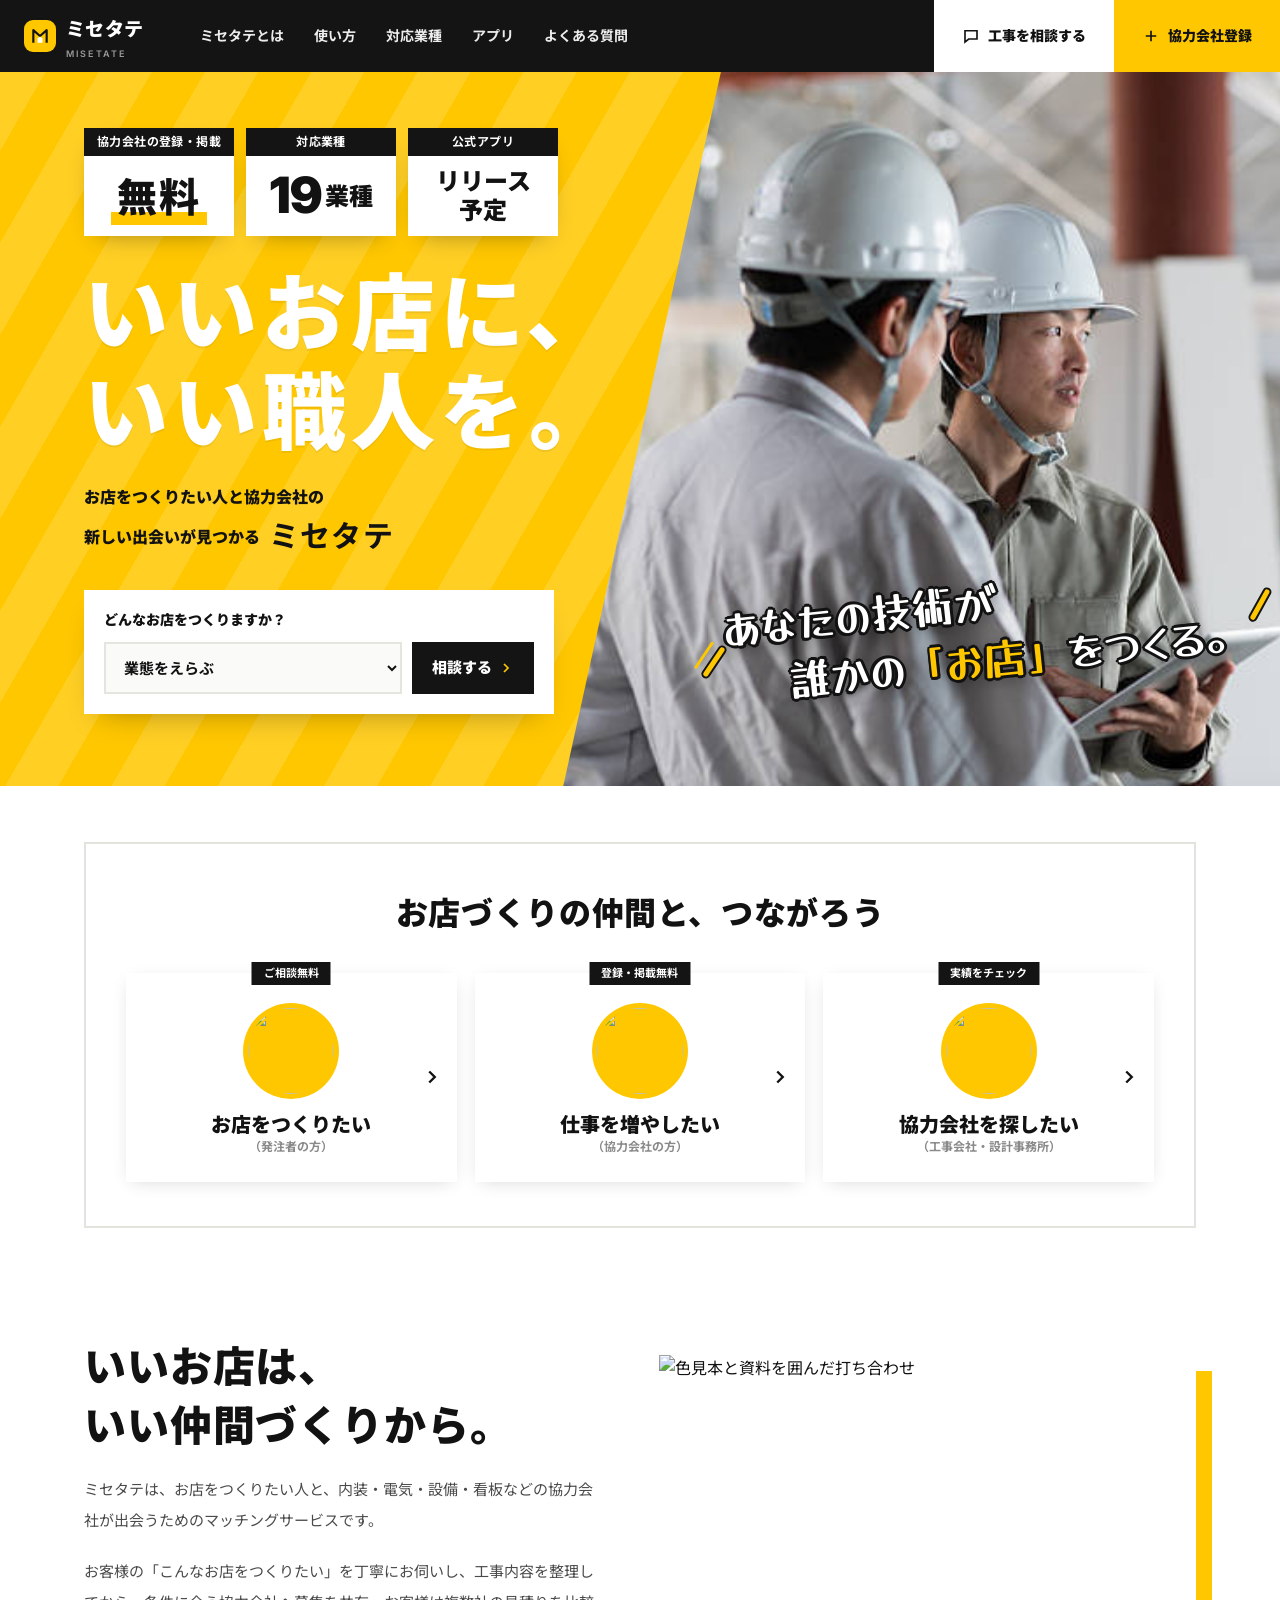
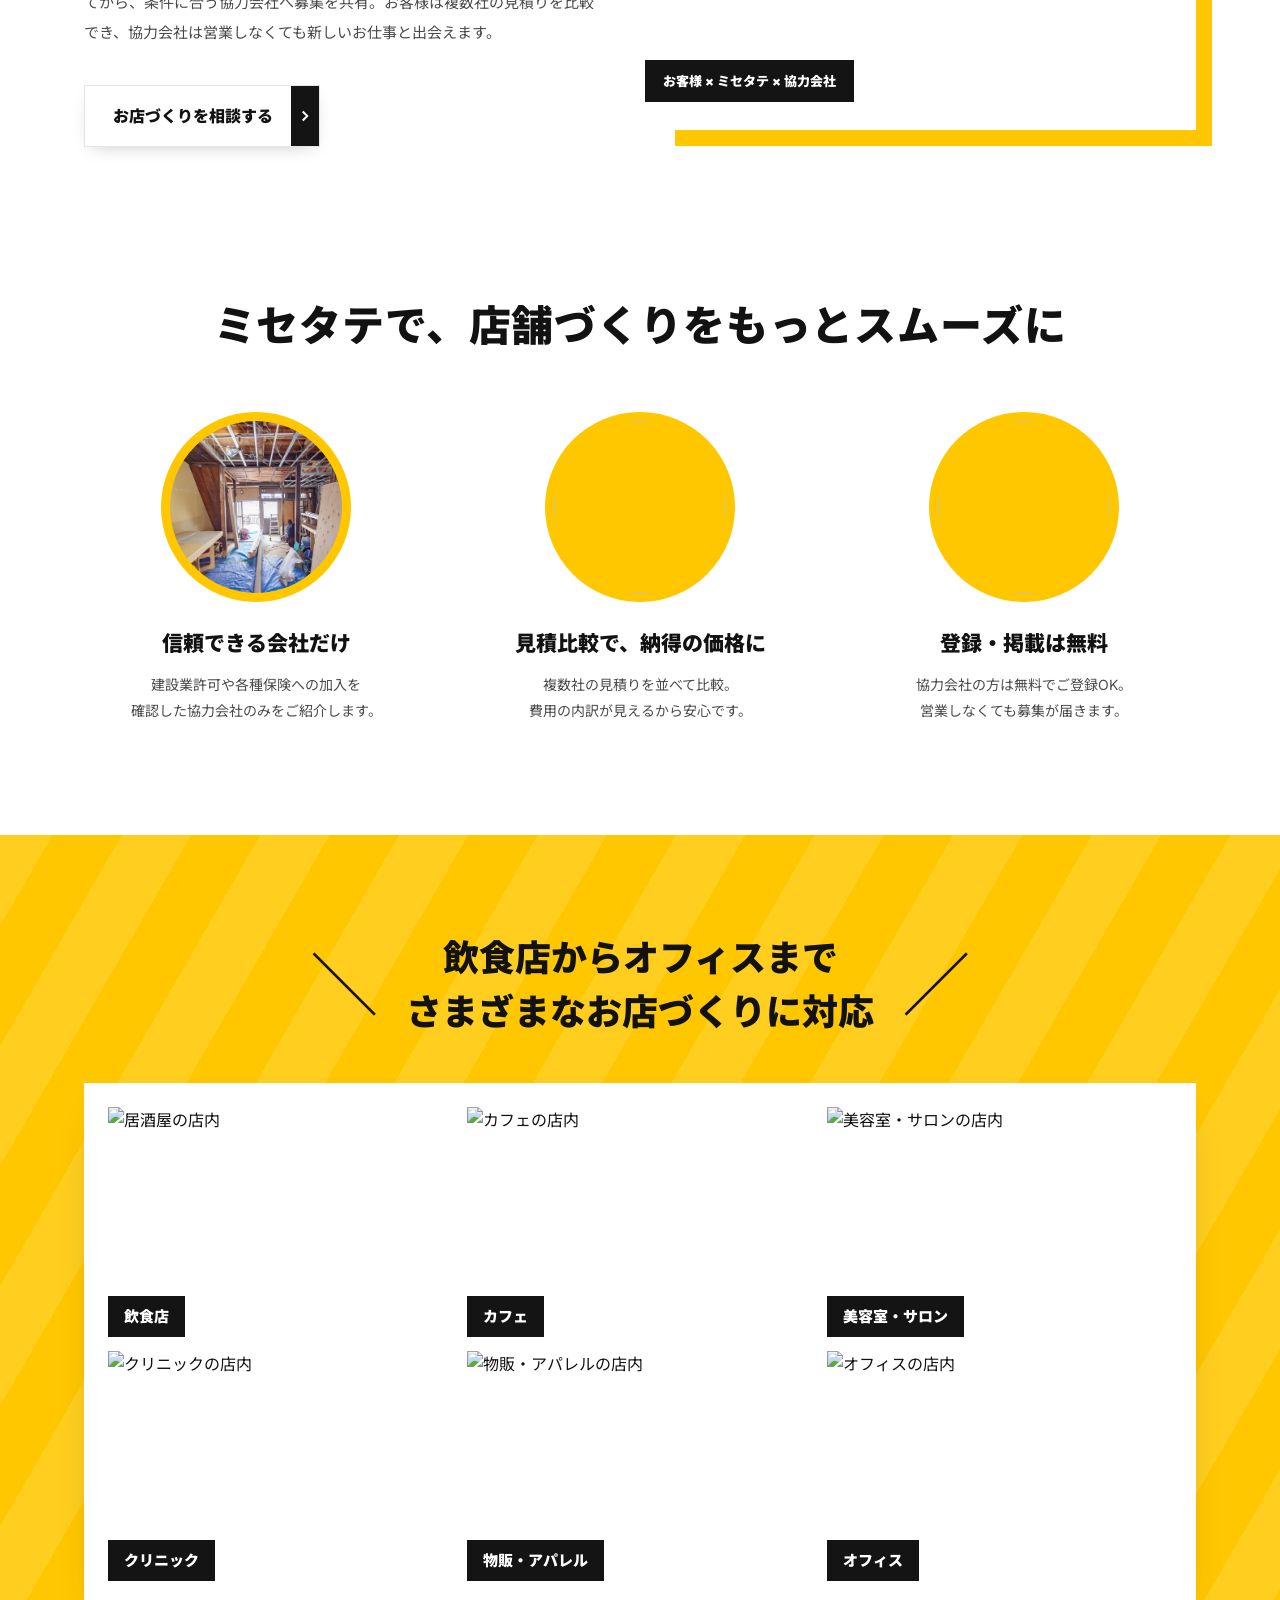
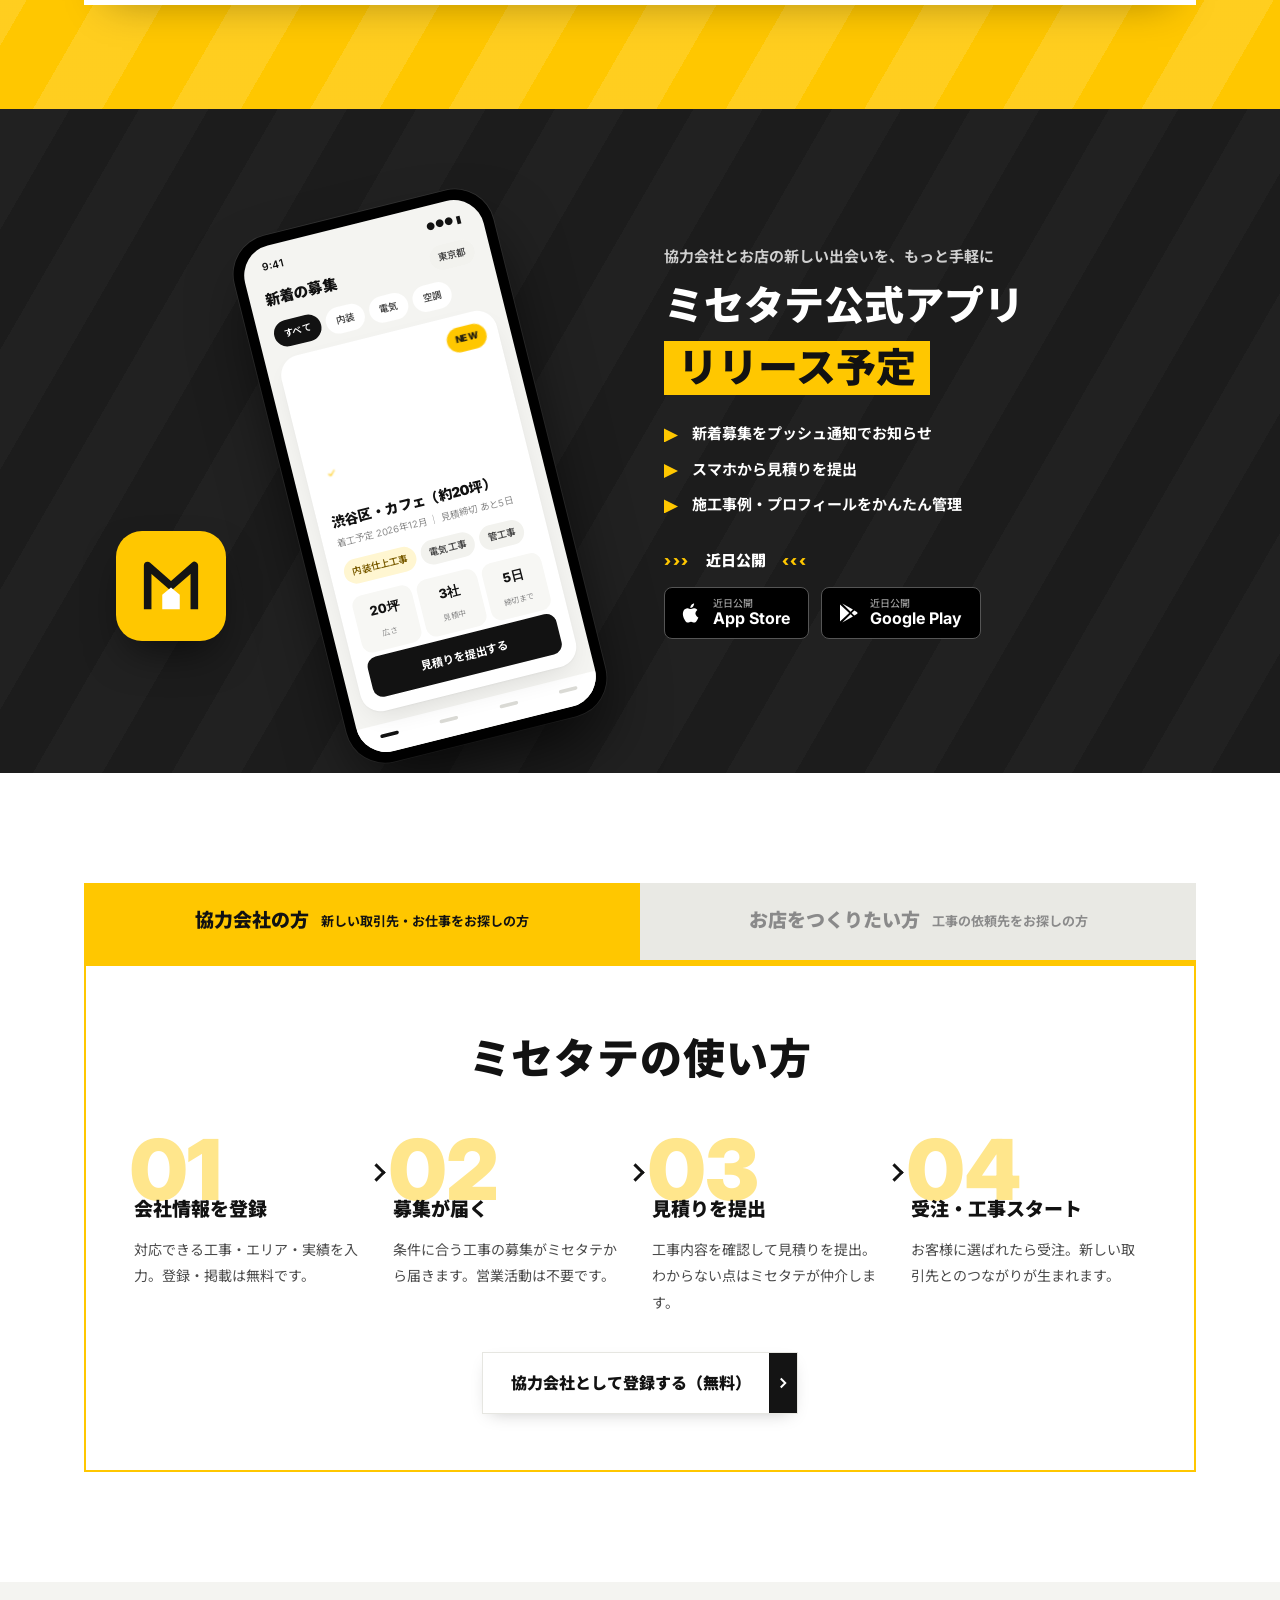
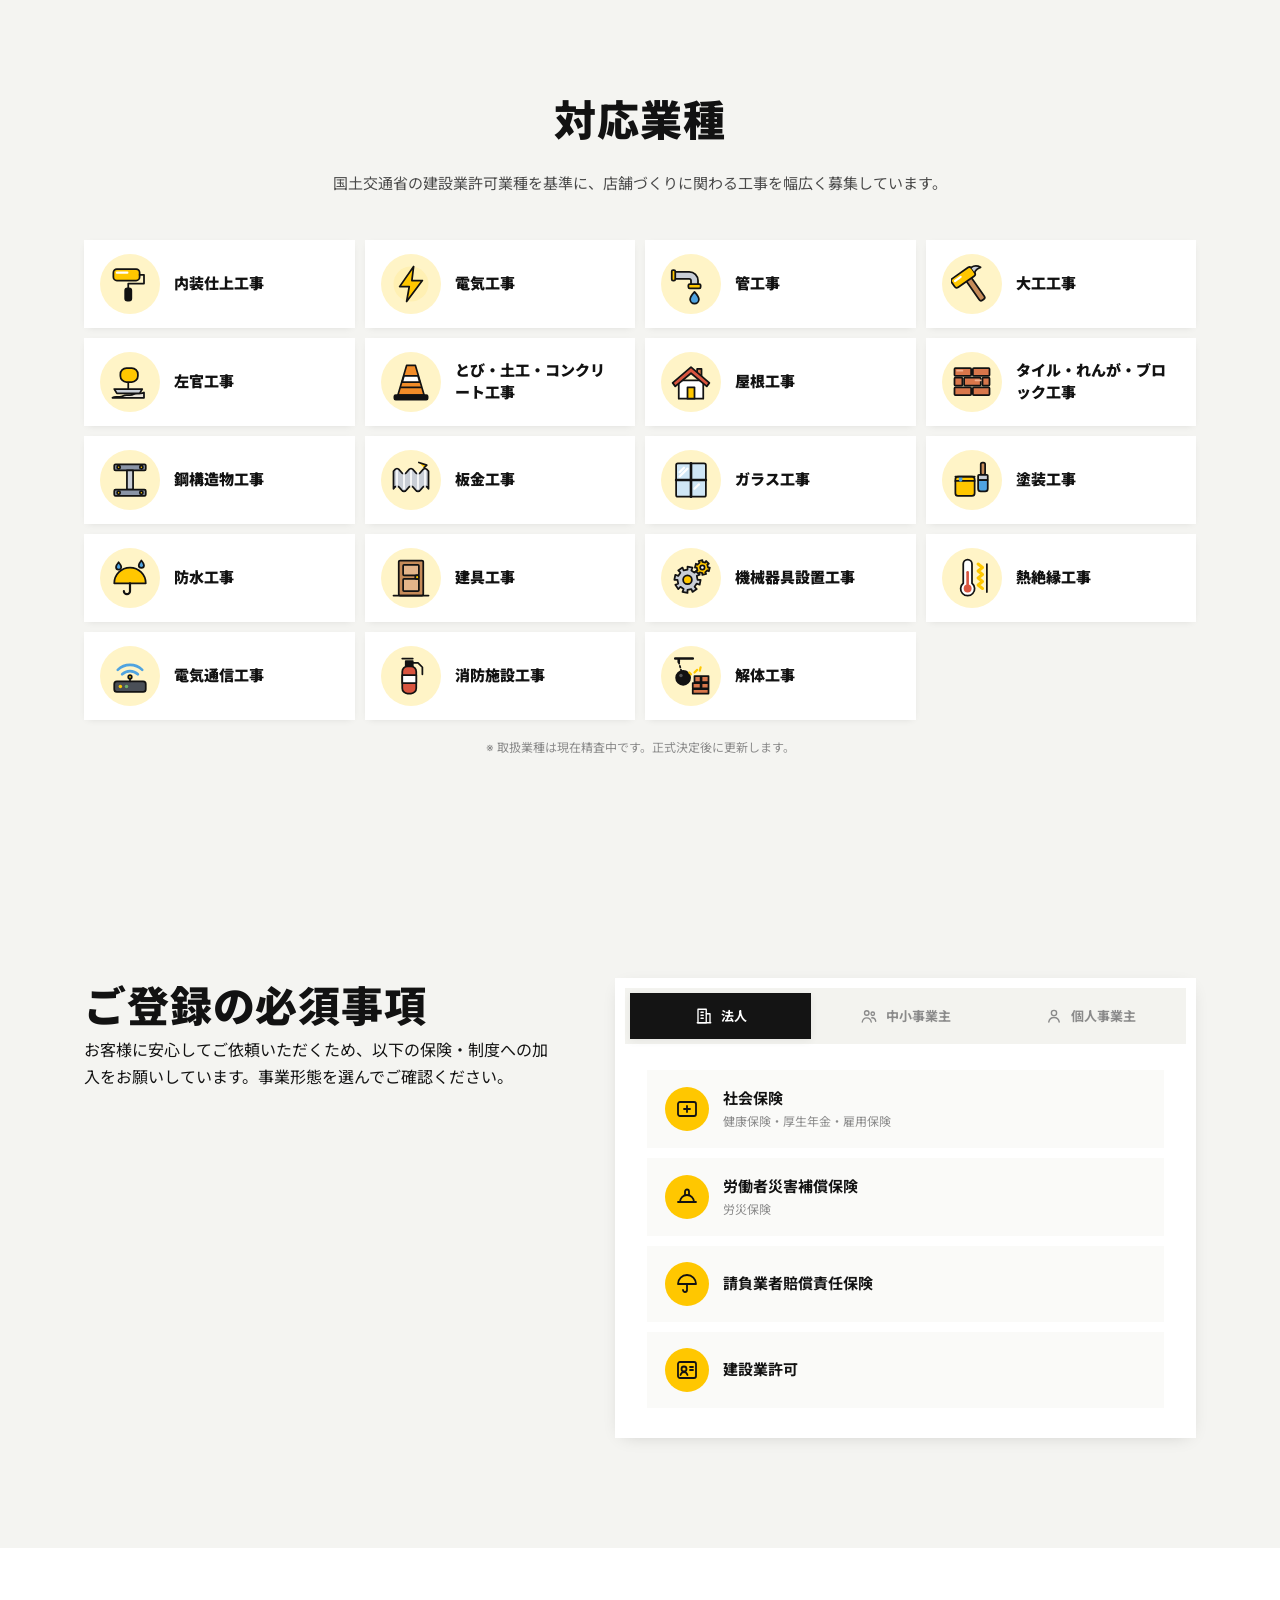
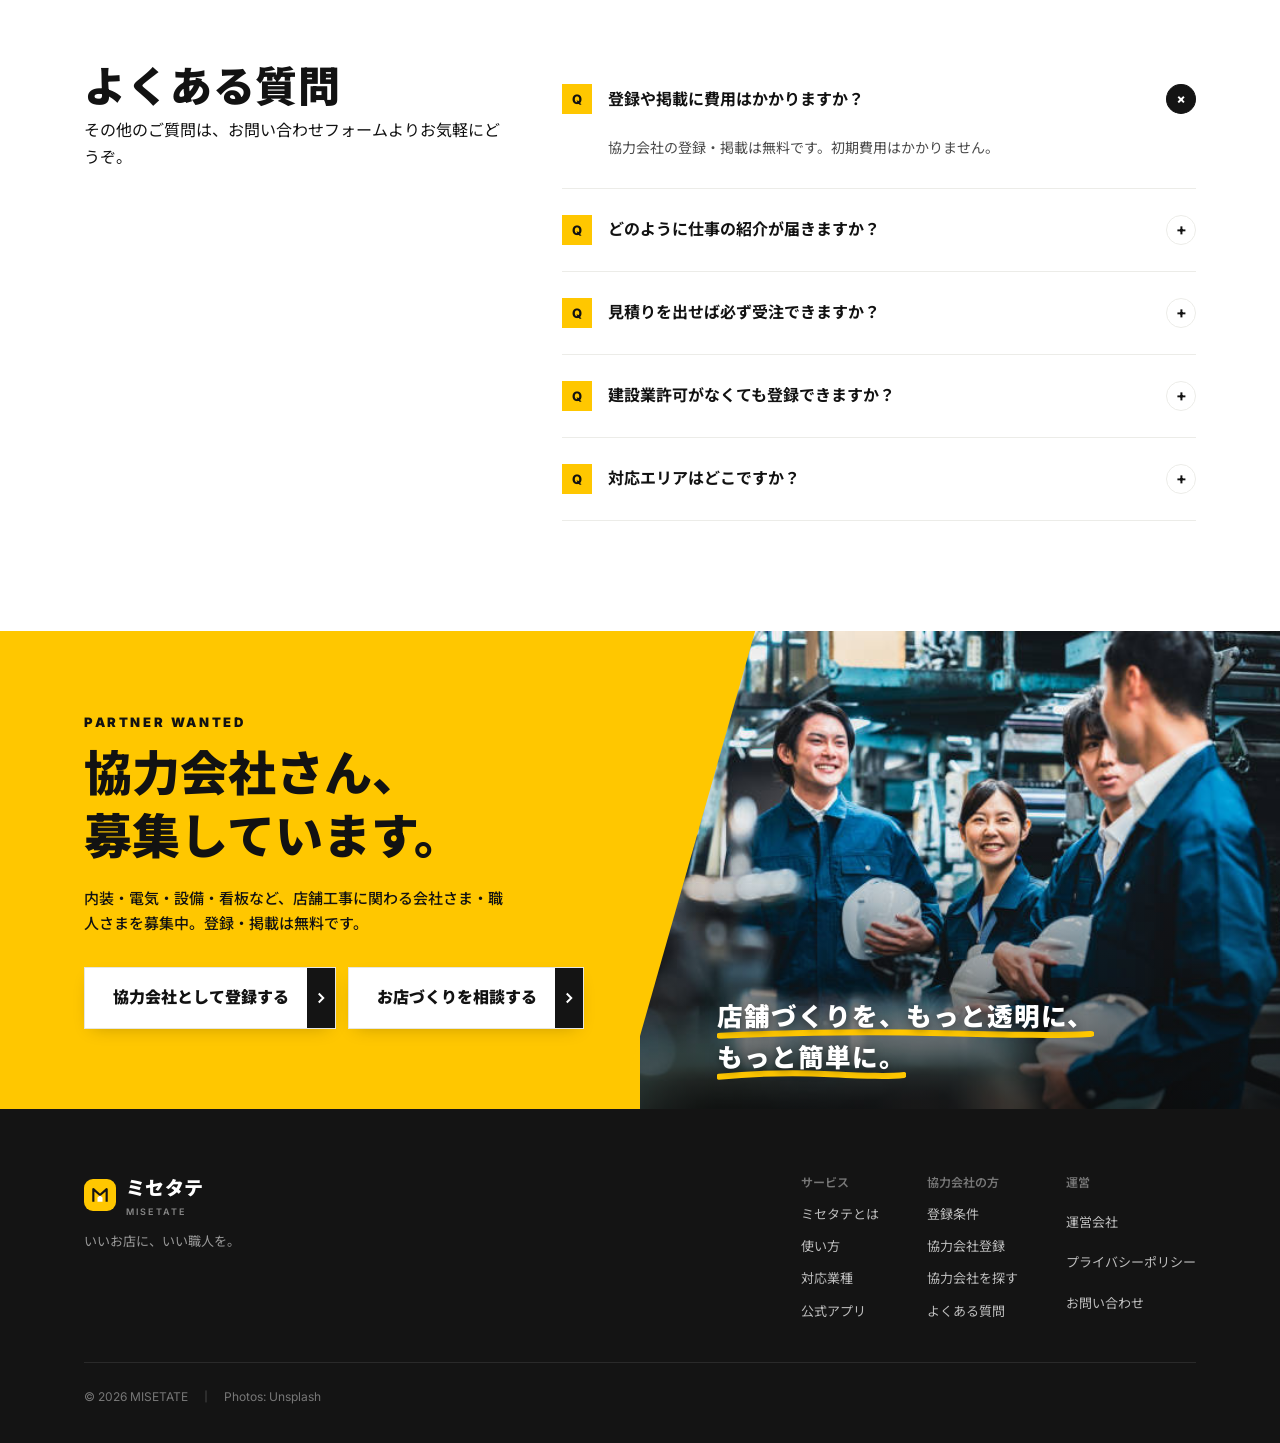
==== index.html @ 96e63b27 "トップ写真と募集セクションの写真にキャッチコピーを追加 Co-Authored-By: Claude Opus 5.5 <noreply@anthropic.com>" ====
<!doctype html>
<html lang="ja">
<head>
<meta charset="utf-8">
<meta name="viewport" content="width=device-width, initial-scale=1">
<title>ミセタテ｜店舗づくりのマッチングサービス</title>
<meta name="description" content="ミセタテは、店舗をつくりたい人と信頼できる協力会社をつなぐマッチングサービスです。">
<link rel="preconnect" href="https://fonts.googleapis.com">
<link rel="preconnect" href="https://fonts.gstatic.com" crossorigin>
<link href="https://fonts.googleapis.com/css2?family=Inter:wght@400;500;600;700;800;900&family=Noto+Sans+JP:wght@400;500;700;900&family=Yusei+Magic&display=swap" rel="stylesheet">
<link rel="stylesheet" href="assets/style.css?v=202610021314">
<link rel="stylesheet" href="assets/k.css?v=202610021314">
</head>
<body class="site k">

<!-- ============ Header ============ -->
<header id="hdr" class="k-hdr">
  <div class="k-hdr-in">
    <a href="#" class="logo"><span class="logo-mark"><svg viewBox="0 0 24 24" fill="none"><path d="M4 20V5l8 7 8-7v15" stroke="#fff" stroke-width="2.6" stroke-linejoin="round"/><path d="M9 20v-5l3-2.5 3 2.5v5z" fill="#FFC700"/></svg></span><span>ミセタテ<small>MISETATE</small></span></a>
    <nav class="k-nav">
      <a href="#about">ミセタテとは</a>
      <a href="#howto">使い方</a>
      <a href="#categories">対応業種</a>
      <a href="#app">アプリ</a>
      <a href="#faq">よくある質問</a>
    </nav>
    <div class="k-hdr-cta">
      <a href="consult.html" class="k-hb white"><svg viewBox="0 0 24 24" fill="none" stroke="currentColor" stroke-width="2.2"><path d="M4 5h16v11H9l-5 4z"/></svg>工事を相談する</a>
      <a href="register.html" class="k-hb yellow"><svg viewBox="0 0 24 24" fill="none" stroke="currentColor" stroke-width="2.2"><path d="M12 5v14M5 12h14"/></svg>協力会社登録</a>
    </div>
  </div>
</header>

<!-- ============ Hero ============ -->
<section class="k-hero">
  <div class="k-hero-photos">
    <img class="p1" src="assets/img/hero-workers.jpg" alt="">
    <p class="k-photo-copy"><span class="l1">あなたの技術が</span><span class="l2">誰かの<em>「お店」</em>をつくる。</span></p>
  </div>
  <div class="k-wrap k-hero-in">
    <div class="k-badges">
      <div class="k-badge"><span class="k-badge-top">協力会社の登録・掲載</span><b class="k-badge-big">無料</b></div>
      <div class="k-badge"><span class="k-badge-top">対応業種</span><b class="k-badge-big"><em>19</em>業種</b></div>
      <div class="k-badge"><span class="k-badge-top">公式アプリ</span><b class="k-badge-big sm">リリース<br>予定</b></div>
    </div>
    <h1>いいお店に、<br>いい職人を。</h1>
    <p class="k-hero-sub">お店をつくりたい人と協力会社の<br>新しい出会いが見つかる <b>ミセタテ</b></p>
    <form class="k-search" action="consult.html">
      <label for="k-shop">どんなお店をつくりますか？</label>
      <div class="k-search-row">
        <select id="k-shop" name="shop"><option value="">業態をえらぶ</option><option value="restaurant">飲食店</option><option value="cafe">カフェ</option><option value="salon">美容室・サロン</option><option value="clinic">クリニック</option><option value="retail">物販・アパレル</option><option value="office">オフィス</option><option value="other">その他</option></select>
        <button type="submit">相談する<svg viewBox="0 0 24 24" fill="none" stroke="currentColor" stroke-width="2.6"><path d="m9 6 6 6-6 6"/></svg></button>
      </div>
    </form>
  </div>
</section>

<!-- ============ Purpose ============ -->
<section class="k-purpose-sec">
  <div class="k-wrap">
    <div class="k-purpose-box rv">
      <h2 class="k-h2">お店づくりの仲間と、つながろう</h2>
      <div class="k-purpose-grid">
      <a class="k-purpose" href="consult.html">
        <span class="k-tag">ご相談無料</span>
        <span class="k-circle"><img src="https://images.unsplash.com/photo-1753351052363-53ce102830eb?auto=format&fit=crop&q=70&w=300&h=300" alt="" loading="lazy"></span>
        <span class="k-ptitle">お店をつくりたい<small>（発注者の方）</small></span>
        <i><svg viewBox="0 0 24 24" fill="none" stroke="currentColor" stroke-width="2.6"><path d="m9 6 6 6-6 6"/></svg></i>
      </a>
      <a class="k-purpose" href="register.html">
        <span class="k-tag">登録・掲載無料</span>
        <span class="k-circle"><img src="https://images.unsplash.com/photo-1779031242528-da09f3af18c7?auto=format&fit=crop&q=70&w=300&h=300" alt="" loading="lazy"></span>
        <span class="k-ptitle">仕事を増やしたい<small>（協力会社の方）</small></span>
        <i><svg viewBox="0 0 24 24" fill="none" stroke="currentColor" stroke-width="2.6"><path d="m9 6 6 6-6 6"/></svg></i>
      </a>
      <a class="k-purpose" href="partners.html">
        <span class="k-tag">実績をチェック</span>
        <span class="k-circle"><img src="https://images.unsplash.com/photo-1608303588026-884930af2559?auto=format&fit=crop&q=70&w=300&h=300" alt="" loading="lazy"></span>
        <span class="k-ptitle">協力会社を探したい<small>（工事会社・設計事務所）</small></span>
        <i><svg viewBox="0 0 24 24" fill="none" stroke="currentColor" stroke-width="2.6"><path d="m9 6 6 6-6 6"/></svg></i>
      </a>
      </div>
    </div>
  </div>
</section>

<!-- ============ Intro ============ -->
<section id="about" class="k-sec k-intro">
  <div class="k-wrap k-intro-grid">
    <div class="rv">
      <h2 class="k-h2 left">いいお店は、<br>いい仲間づくりから。</h2>
      <p class="k-text">ミセタテは、お店をつくりたい人と、内装・電気・設備・看板などの協力会社が出会うためのマッチングサービスです。</p>
      <p class="k-text">お客様の「こんなお店をつくりたい」を丁寧にお伺いし、工事内容を整理してから、条件に合う協力会社へ募集を共有。お客様は複数社の見積りを比較でき、協力会社は営業しなくても新しいお仕事と出会えます。</p>
      <a href="consult.html" class="k-btn">お店づくりを相談する<i><svg viewBox="0 0 24 24" fill="none" stroke="currentColor" stroke-width="2.6"><path d="m9 6 6 6-6 6"/></svg></i></a>
    </div>
    <div class="k-intro-photo rv">
      <img src="https://images.unsplash.com/photo-1581090690925-3898802525e2?auto=format&fit=crop&q=70&w=1000&h=700" alt="色見本と資料を囲んだ打ち合わせ" loading="lazy">
      <span class="k-intro-cap">お客様 × ミセタテ × 協力会社</span>
    </div>
  </div>
</section>

<!-- ============ Features ============ -->
<section class="k-sec k-feat-sec">
  <div class="k-wrap">
    <h2 class="k-h2 rv">ミセタテで、店舗づくりをもっとスムーズに</h2>
    <div class="k-feats">
      <div class="k-feat rv"><span class="k-circle big"><img src="assets/img/renovation.jpg" alt="改装工事中の店舗" loading="lazy"></span><h3>信頼できる会社だけ</h3><p>建設業許可や各種保険への加入を<br>確認した協力会社のみをご紹介します。</p></div>
      <div class="k-feat rv"><span class="k-circle big"><img src="https://images.unsplash.com/photo-1608303588026-884930af2559?auto=format&fit=crop&q=70&w=400&h=400" alt="" loading="lazy"></span><h3>見積比較で、納得の価格に</h3><p>複数社の見積りを並べて比較。<br>費用の内訳が見えるから安心です。</p></div>
      <div class="k-feat rv"><span class="k-circle big"><img src="https://images.unsplash.com/photo-1690622013290-45168b079709?auto=format&fit=crop&q=70&w=400&h=400" alt="" loading="lazy"></span><h3>登録・掲載は無料</h3><p>協力会社の方は無料でご登録OK。<br>営業しなくても募集が届きます。</p></div>
    </div>
  </div>
</section>

<!-- ============ Shops (yellow band) ============ -->
<section class="k-band">
  <div class="k-wrap">
    <h2 class="k-band-title rv"><span>＼</span>飲食店からオフィスまで<br>さまざまなお店づくりに対応<span>／</span></h2>
    <div class="k-shops rv">
        <figure><img src="https://images.unsplash.com/photo-1783447036642-90a65ff85a0f?auto=format&fit=crop&q=70&w=600&h=420" alt="居酒屋の店内" loading="lazy"><figcaption>飲食店</figcaption></figure>
        <figure><img src="https://images.unsplash.com/photo-1689037676470-b72230d5236e?auto=format&fit=crop&q=70&w=600&h=420" alt="カフェの店内" loading="lazy"><figcaption>カフェ</figcaption></figure>
        <figure><img src="https://images.unsplash.com/photo-1600948836101-f9ffda59d250?auto=format&fit=crop&q=70&w=600&h=420" alt="美容室・サロンの店内" loading="lazy"><figcaption>美容室・サロン</figcaption></figure>
        <figure><img src="https://images.unsplash.com/photo-1704455306251-b4634215d98f?auto=format&fit=crop&q=70&w=600&h=420" alt="クリニックの店内" loading="lazy"><figcaption>クリニック</figcaption></figure>
        <figure><img src="https://images.unsplash.com/photo-1441986300917-64674bd600d8?auto=format&fit=crop&q=70&w=600&h=420" alt="物販・アパレルの店内" loading="lazy"><figcaption>物販・アパレル</figcaption></figure>
        <figure><img src="https://images.unsplash.com/photo-1497366811353-6870744d04b2?auto=format&fit=crop&q=70&w=600&h=420" alt="オフィスの店内" loading="lazy"><figcaption>オフィス</figcaption></figure>
    </div>
  </div>
</section>

<!-- ============ App ============ -->
<section id="app" class="k-app">
  <div class="k-wrap k-app-grid">
    <div class="k-app-visual rv">
      <span class="k-app-icon"><span class="logo-mark"><svg viewBox="0 0 24 24" fill="none"><path d="M4 20V5l8 7 8-7v15" stroke="#fff" stroke-width="2.6" stroke-linejoin="round"/><path d="M9 20v-5l3-2.5 3 2.5v5z" fill="#FFC700"/></svg></span></span>
      <div class="phone ph-front">
        <div class="screen">
          <div class="status"><span>9:41</span><span>●●● ▮</span></div>
          <div class="app-top"><h4>新着の募集</h4><span class="chip">東京都</span></div>
          <div class="app-tabs"><span class="on">すべて</span><span>内装</span><span>電気</span><span>空調</span></div>
          <div class="deck">
            <div class="card">
              <div class="card-cover" style="background:url('https://images.unsplash.com/photo-1689037676470-b72230d5236e?auto=format&fit=crop&q=70&w=600&h=400') center/cover">
                <span class="match">NEW</span>
                <span class="verified"><svg viewBox="0 0 24 24" fill="none" stroke="#FFC700" stroke-width="2.4"><path d="M20 6 9 17l-5-5"/></svg>カフェ新装工事</span>
              </div>
              <div class="card-body">
                <h5>渋谷区・カフェ（約20坪）</h5>
                <div class="meta">着工予定 2026年12月 ｜ 見積締切 あと5日</div>
                <div class="chips"><span class="chip y">内装仕上工事</span><span class="chip">電気工事</span><span class="chip">管工事</span></div>
                <div class="kpis"><div><b>20坪</b><span>広さ</span></div><div><b>3社</b><span>見積中</span></div><div><b>5日</b><span>締切まで</span></div></div>
              </div>
              <div class="app-btn">見積りを提出する</div>
            </div>
          </div>
          <div class="app-nav"><span class="on"></span><span></span><span></span><span></span></div>
        </div>
      </div>
    </div>
    <div class="k-app-text rv">
      <p class="k-app-lead">協力会社とお店の新しい出会いを、もっと手軽に</p>
      <h2>ミセタテ公式アプリ<br><span>リリース予定</span></h2>
      <ul>
        <li>新着募集をプッシュ通知でお知らせ</li>
        <li>スマホから見積りを提出</li>
        <li>施工事例・プロフィールをかんたん管理</li>
      </ul>
      <p class="k-app-dl"><span>›››</span>近日公開<span>‹‹‹</span></p>
      <div class="s-stores">
        <span class="s-store"><svg viewBox="0 0 24 24" fill="currentColor"><path d="M16.4 12.6c0-2.4 2-3.5 2-3.6-1.1-1.6-2.8-1.8-3.4-1.8-1.4-.1-2.8.9-3.5.9s-1.8-.9-3-.8C7 7.3 5.5 8.2 4.7 9.6c-1.7 2.9-.4 7.2 1.2 9.6.8 1.2 1.7 2.4 3 2.4 1.2 0 1.6-.8 3.1-.8s1.8.8 3.1.8 2.1-1.2 2.9-2.4c.9-1.3 1.3-2.6 1.3-2.7 0 0-2.5-1-2.9-3.9zM14.1 5.6c.6-.8 1.1-1.9 1-3-.9 0-2.1.6-2.7 1.4-.6.7-1.1 1.8-1 2.9 1 .1 2.1-.5 2.7-1.3z"/></svg><span><small>近日公開</small>App Store</span></span>
        <span class="s-store"><svg viewBox="0 0 24 24" fill="currentColor"><path d="M4 3.5v17l9.2-8.5zM14.6 13.3l2.3 2.1-10.6 6 8.3-8.1zM14.6 10.7 6.3 2.6l10.6 6zM18.3 9.4l2.6 1.5c.8.5.8 1.7 0 2.2l-2.6 1.5-2.6-2.6z"/></svg><span><small>近日公開</small>Google Play</span></span>
      </div>
    </div>
  </div>
</section>

<!-- ============ How to ============ -->
<section id="howto" class="k-sec">
  <div class="k-wrap">
    <div class="k-tabs" role="tablist">
      <button class="on" data-howto="partner"><b>協力会社の方</b>新しい取引先・お仕事をお探しの方</button>
      <button data-howto="owner"><b>お店をつくりたい方</b>工事の依頼先をお探しの方</button>
    </div>
    <div class="k-howto">
      <h2 class="k-h2">ミセタテの使い方</h2>
      <ol class="k-steps on" id="howto-partner">
          <li><span class="k-num">01</span><h4>会社情報を登録</h4><p>対応できる工事・エリア・実績を入力。登録・掲載は無料です。</p></li>
          <li><span class="k-num">02</span><h4>募集が届く</h4><p>条件に合う工事の募集がミセタテから届きます。営業活動は不要です。</p></li>
          <li><span class="k-num">03</span><h4>見積りを提出</h4><p>工事内容を確認して見積りを提出。わからない点はミセタテが仲介します。</p></li>
          <li><span class="k-num">04</span><h4>受注・工事スタート</h4><p>お客様に選ばれたら受注。新しい取引先とのつながりが生まれます。</p></li>
      </ol>
      <ol class="k-steps" id="howto-owner">
          <li><span class="k-num">01</span><h4>工事を相談</h4><p>どんなお店をつくりたいか、フォームからお気軽にご相談ください。</p></li>
          <li><span class="k-num">02</span><h4>工事内容を整理</h4><p>ミセタテが工事内容・予算・スケジュールを一緒に整理します。</p></li>
          <li><span class="k-num">03</span><h4>見積りを比較</h4><p>条件に合う複数の協力会社から見積りが届き、比較できます。</p></li>
          <li><span class="k-num">04</span><h4>発注・工事スタート</h4><p>納得できる会社に発注。工事完了までミセタテがサポートします。</p></li>
      </ol>
      <div class="k-howto-cta"><a href="register.html" class="k-btn" id="howto-btn">協力会社として登録する（無料）<i><svg viewBox="0 0 24 24" fill="none" stroke="currentColor" stroke-width="2.6"><path d="m9 6 6 6-6 6"/></svg></i></a></div>
    </div>
  </div>
</section>

<!-- ============ Categories ============ -->
<section id="categories" class="k-sec k-gray">
  <div class="k-wrap">
    <h2 class="k-h2 rv">対応業種</h2>
    <p class="k-text center">国土交通省の建設業許可業種を基準に、店舗づくりに関わる工事を幅広く募集しています。</p>
    <div class="tiles rv"><div class="tile"><i data-il="内装仕上工事"></i><span>内装仕上工事</span></div><div class="tile"><i data-il="電気工事"></i><span>電気工事</span></div><div class="tile"><i data-il="管工事"></i><span>管工事</span></div><div class="tile"><i data-il="大工工事"></i><span>大工工事</span></div><div class="tile"><i data-il="左官工事"></i><span>左官工事</span></div><div class="tile"><i data-il="とび・土工・コンクリート工事"></i><span>とび・土工・コンクリート工事</span></div><div class="tile"><i data-il="屋根工事"></i><span>屋根工事</span></div><div class="tile"><i data-il="タイル・れんが・ブロック工事"></i><span>タイル・れんが・ブロック工事</span></div><div class="tile"><i data-il="鋼構造物工事"></i><span>鋼構造物工事</span></div><div class="tile"><i data-il="板金工事"></i><span>板金工事</span></div><div class="tile"><i data-il="ガラス工事"></i><span>ガラス工事</span></div><div class="tile"><i data-il="塗装工事"></i><span>塗装工事</span></div><div class="tile"><i data-il="防水工事"></i><span>防水工事</span></div><div class="tile"><i data-il="建具工事"></i><span>建具工事</span></div><div class="tile"><i data-il="機械器具設置工事"></i><span>機械器具設置工事</span></div><div class="tile"><i data-il="熱絶縁工事"></i><span>熱絶縁工事</span></div><div class="tile"><i data-il="電気通信工事"></i><span>電気通信工事</span></div><div class="tile"><i data-il="消防施設工事"></i><span>消防施設工事</span></div><div class="tile"><i data-il="解体工事"></i><span>解体工事</span></div></div>
    <p class="note">※ 取扱業種は現在精査中です。正式決定後に更新します。</p>
  </div>
</section>

<!-- ============ Requirements ============ -->
<section id="requirements" class="k-sec k-gray">
  <div class="wrap req-grid">
    <div class="rv">
      <h2 class="k-h2 left">ご登録の必須事項</h2>
      <p class="s-text">お客様に安心してご依頼いただくため、以下の保険・制度への加入をお願いしています。事業形態を選んでご確認ください。</p>
    </div>
    <div class="req-card rv">
      <div class="req-tabs" role="tablist">
        <button class="on" data-req="corp"><i data-ic="building"></i>法人</button>
        <button data-req="sme"><i data-ic="team"></i>中小事業主</button>
        <button data-req="solo"><i data-ic="person"></i>個人事業主</button>
      </div>
      <div class="req-panel on" id="req-corp">
        <ul>
          <li><span class="req-ic" data-ic="health"></span><div>社会保険<small>健康保険・厚生年金・雇用保険</small></div></li>
          <li><span class="req-ic" data-ic="helmet"></span><div>労働者災害補償保険<small>労災保険</small></div></li>
          <li><span class="req-ic" data-ic="umbrella"></span><div>請負業者賠償責任保険</div></li>
          <li><span class="req-ic" data-ic="license"></span><div>建設業許可</div></li>
        </ul>
      </div>
      <div class="req-panel" id="req-sme">
        <p class="cond">個人事業主＋年間100日以上、1人以上の労働者（同居親族以外）を含む場合</p>
        <ul>
          <li><span class="req-ic" data-ic="health"></span><div>社会保険<small>健康保険・厚生年金・雇用保険</small></div></li>
          <li><span class="req-ic" data-ic="helmet"></span><div>労働者災害補償保険 特別加入<small>労災保険</small></div></li>
          <li><span class="req-ic" data-ic="umbrella"></span><div>請負業者賠償責任保険</div></li>
          <li><span class="req-ic" data-ic="license"></span><div>建設業許可</div></li>
        </ul>
      </div>
      <div class="req-panel" id="req-solo">
        <ul>
          <li><span class="req-ic" data-ic="health"></span><div>健康保険</div></li>
          <li><span class="req-ic" data-ic="pension"></span><div>国民年金</div></li>
          <li><span class="req-ic" data-ic="helmet"></span><div>一人親方労災保険<small>政府労災</small></div></li>
          <li><span class="req-ic" data-ic="license"></span><div>建設業許可</div></li>
        </ul>
      </div>
    </div>
  </div>
</section>



<!-- ============ FAQ ============ -->
<section id="faq" class="k-sec">
  <div class="wrap faq-grid">
    <div class="rv">
      <h2 class="k-h2 left">よくある質問</h2>
      <p class="s-text">その他のご質問は、お問い合わせフォームよりお気軽にどうぞ。</p>
    </div>
    <div class="rv">
      <details open><summary><span class="q">Q</span>登録や掲載に費用はかかりますか？<span class="pm">+</span></summary><p>協力会社の登録・掲載は無料です。初期費用はかかりません。</p></details>
      <details><summary><span class="q">Q</span>どのように仕事の紹介が届きますか？<span class="pm">+</span></summary><p>お客様からのご依頼をミセタテが整理し、工事内容・エリア・業種などの条件に合う協力会社へ募集をお送りします。内容をご確認のうえ、見積りをご提出ください。</p></details>
      <details><summary><span class="q">Q</span>見積りを出せば必ず受注できますか？<span class="pm">+</span></summary><p>お客様が複数社の見積りを比較して発注先を決定します。価格だけでなく、実績や対応内容も含めて判断されます。</p></details>
      <details><summary><span class="q">Q</span>建設業許可がなくても登録できますか？<span class="pm">+</span></summary><p>原則として建設業許可をお持ちの方を対象としています。詳細は事業形態ごとの必須事項をご確認のうえ、ご相談ください。</p></details>
      <details><summary><span class="q">Q</span>対応エリアはどこですか？<span class="pm">+</span></summary><p>ご登録時に対応可能なエリアを設定いただけます。エリアに合った募集のみをお届けします。</p></details>
    </div>
  </div>
</section>



<!-- ============ CTA ============ -->
<section class="k-cta">
  <div class="k-cta-text">
    <p class="k-cta-en">PARTNER WANTED</p>
    <h2>協力会社さん、<br>募集しています。</h2>
    <p>内装・電気・設備・看板など、店舗工事に関わる会社さま・職人さまを募集中。登録・掲載は無料です。</p>
    <div class="k-cta-btns">
      <a href="register.html" class="k-btn white">協力会社として登録する<i><svg viewBox="0 0 24 24" fill="none" stroke="currentColor" stroke-width="2.6"><path d="m9 6 6 6-6 6"/></svg></i></a>
      <a href="consult.html" class="k-btn">お店づくりを相談する<i><svg viewBox="0 0 24 24" fill="none" stroke="currentColor" stroke-width="2.6"><path d="m9 6 6 6-6 6"/></svg></i></a>
    </div>
  </div>
  <div class="k-cta-photo"><img src="assets/img/team-helmets.jpg" alt="ヘルメットを持って笑顔で話す職人たち" loading="lazy"><p class="k-cta-copy"><span>店舗づくりを、もっと透明に、<br>もっと簡単に。</span></p></div>
</section>

<footer class="s-foot">
  <div class="k-wrap">
    <div class="foot">
      <div>
        <a href="#" class="logo"><span class="logo-mark"><svg viewBox="0 0 24 24" fill="none"><path d="M4 20V5l8 7 8-7v15" stroke="#fff" stroke-width="2.6" stroke-linejoin="round"/><path d="M9 20v-5l3-2.5 3 2.5v5z" fill="#FFC700"/></svg></span><span>ミセタテ<small>MISETATE</small></span></a>
        <p class="s-foot-copy">いいお店に、いい職人を。</p>
      </div>
      <div class="foot-links">
        <div><b>サービス</b><a href="#about">ミセタテとは</a><a href="#howto">使い方</a><a href="#categories">対応業種</a><a href="#app">公式アプリ</a></div>
        <div><b>協力会社の方</b><a href="#requirements">登録条件</a><a href="register.html">協力会社登録</a><a href="partners.html">協力会社を探す</a><a href="#faq">よくある質問</a></div>
        <div><b>運営</b><a href="#">運営会社</a><a href="#">プライバシーポリシー</a><a href="#">お問い合わせ</a></div>
      </div>
    </div>
    <p class="copy">© 2026 MISETATE　｜　Photos: Unsplash</p>
  </div>
</footer>

<script src="assets/icons.js?v=202610021314"></script>
<script>
const hdr=document.getElementById('hdr');
document.querySelectorAll('.req-tabs button').forEach(b=>b.addEventListener('click',()=>{
  document.querySelectorAll('.req-tabs button').forEach(x=>x.classList.toggle('on',x===b));
  document.querySelectorAll('.req-panel').forEach(p=>p.classList.toggle('on',p.id==='req-'+b.dataset.req));
}));
const howBtn=document.getElementById('howto-btn');
document.querySelectorAll('.k-tabs button').forEach(b=>b.addEventListener('click',()=>{
  document.querySelectorAll('.k-tabs button').forEach(x=>x.classList.toggle('on',x===b));
  document.querySelectorAll('.k-steps').forEach(s=>s.classList.toggle('on',s.id==='howto-'+b.dataset.howto));
  document.querySelector('.k-howto').classList.toggle('owner',b.dataset.howto==='owner');
  const owner=b.dataset.howto==='owner';
  howBtn.href=owner?'consult.html':'register.html';
  howBtn.firstChild.textContent=owner?'お店づくりを相談する':'協力会社として登録する（無料）';
}));
const io=new IntersectionObserver(es=>es.forEach(e=>{if(e.isIntersecting){e.target.classList.add('in');io.unobserve(e.target)}}),{threshold:.12});
document.querySelectorAll('.rv').forEach(el=>io.observe(el));
</script>
</body>
</html>
---- assets/style.css ----
:root{
  color-scheme:light;
  --bg:#FAFAF8;
  --surface:#FFFFFF;
  --ink:#121212;
  --ink-2:#4A4A4A;
  --ink-3:#8A8A8A;
  --line:#ECECE8;
  --accent:#FFC700;
  --accent-soft:#FFF6D1;
  --dark:#141414;
  --radius:20px;
  --shadow:0 1px 2px rgba(0,0,0,.04),0 12px 32px -12px rgba(0,0,0,.12);
  --font:"Inter","Noto Sans JP",system-ui,-apple-system,sans-serif;
}
*{box-sizing:border-box;margin:0;padding:0}
html{scroll-behavior:smooth}
body{background:var(--bg);color:var(--ink);font-family:var(--font);line-height:1.7;-webkit-font-smoothing:antialiased;overflow-x:hidden}
a{color:inherit;text-decoration:none}
img{max-width:100%;display:block}
.wrap{max-width:1160px;margin:0 auto;padding:0 24px}
.eyebrow{font-family:Inter,sans-serif;font-size:12px;font-weight:600;letter-spacing:.14em;text-transform:uppercase;color:var(--ink-3)}
.h2{font-size:clamp(26px,3.4vw,40px);font-weight:900;letter-spacing:-.01em;line-height:1.35;margin-top:10px}
.lead{color:var(--ink-2);font-size:15px;margin-top:14px;max-width:560px}
section{padding:112px 0}

/* buttons */
.btn{display:inline-flex;align-items:center;justify-content:center;gap:8px;height:52px;padding:0 26px;border-radius:999px;font-weight:700;font-size:15px;transition:transform .15s,box-shadow .15s,background .15s;cursor:pointer;border:0;white-space:nowrap}
.btn:hover{transform:translateY(-1px)}
.btn-primary{background:var(--ink);color:#fff}
.btn-primary:hover{box-shadow:0 10px 24px -10px rgba(0,0,0,.5)}
.btn-accent{background:var(--accent);color:var(--ink)}
.btn-ghost{background:var(--surface);color:var(--ink);box-shadow:inset 0 0 0 1px var(--line)}
.btn svg{width:18px;height:18px}

/* header */
header{position:sticky;top:env(safe-area-inset-top,0px);z-index:50;background:rgba(250,250,248,.82);backdrop-filter:saturate(180%) blur(14px);-webkit-backdrop-filter:saturate(180%) blur(14px);border-bottom:1px solid transparent;transition:border-color .2s}
header.scrolled{border-color:var(--line)}
.nav{display:flex;align-items:center;justify-content:space-between;height:68px}
.logo{display:flex;align-items:center;gap:10px;font-weight:900;font-size:19px;letter-spacing:.02em}
.logo-mark{width:32px;height:32px;border-radius:9px;background:var(--ink);display:grid;place-items:center}
.logo-mark svg{width:20px;height:20px}
.logo small{display:block;font-family:Inter;font-size:9px;letter-spacing:.24em;color:var(--ink-3);font-weight:600;line-height:1;margin-top:2px}
.nav-links{display:flex;gap:26px;white-space:nowrap;font-size:14px;color:var(--ink-2);font-weight:500}
.nav-links a:hover{color:var(--ink)}
.nav-cta{display:flex;gap:10px}
.nav-cta .btn{height:42px;padding:0 20px;font-size:14px}

/* hero */
.hero{padding:72px 0 96px}
.hero-grid{display:grid;grid-template-columns:1.05fr .95fr;gap:56px;align-items:center}
.pill{display:inline-flex;align-items:center;gap:8px;background:var(--surface);border:1px solid var(--line);border-radius:999px;padding:6px 14px 6px 6px;font-size:13px;font-weight:500;color:var(--ink-2)}
.pill b{background:var(--accent);color:var(--ink);border-radius:999px;padding:2px 10px;font-size:12px}
.hero h1{font-size:clamp(36px,5.4vw,64px);font-weight:900;line-height:1.22;letter-spacing:-.02em;margin-top:22px}
.hero h1 .mark{background:linear-gradient(transparent 62%,var(--accent) 62%,var(--accent) 92%,transparent 92%)}
.hero p.sub{font-size:16px;color:var(--ink-2);margin-top:22px;max-width:480px}
.hero-actions{display:flex;gap:12px;margin-top:34px;flex-wrap:wrap}
.hero-note{display:flex;gap:20px;margin-top:28px;font-size:13px;color:var(--ink-3);flex-wrap:wrap}
.hero-note span{display:inline-flex;align-items:center;gap:6px}
.hero-note svg{width:16px;height:16px;color:var(--ink)}

/* phone mockup */
.stage{position:relative;display:flex;justify-content:center}
.stage::before{content:"";position:absolute;width:440px;height:440px;border-radius:50%;background:radial-gradient(circle,var(--accent-soft) 0%,rgba(255,246,209,0) 70%);top:50%;left:50%;transform:translate(-50%,-50%)}
.phone{position:relative;width:310px;height:630px;background:var(--dark);border-radius:46px;padding:12px;box-shadow:0 40px 80px -30px rgba(0,0,0,.35)}
.screen{width:100%;height:100%;background:#F4F4F1;border-radius:36px;overflow:hidden;display:flex;flex-direction:column}
.status{display:flex;justify-content:space-between;padding:14px 24px 6px;font-size:12px;font-weight:600}
.app-top{display:flex;justify-content:space-between;align-items:center;padding:8px 18px 12px}
.app-top h4{font-size:17px;font-weight:900}
.app-top .chip{font-size:11px}
.app-tabs{display:flex;gap:6px;padding:0 18px 12px}
.app-tabs span{font-size:11px;font-weight:600;padding:6px 12px;border-radius:999px;background:#fff;color:var(--ink-2)}
.app-tabs span.on{background:var(--ink);color:#fff}
.deck{position:relative;flex:1;margin:0 14px}
.card{position:absolute;inset:0;background:#fff;border-radius:24px;box-shadow:var(--shadow);overflow:hidden;display:flex;flex-direction:column}
.card.back{transform:translateY(-12px) scale(.94);opacity:.6}
.card.back2{transform:translateY(-22px) scale(.88);opacity:.3}
.card-cover{height:190px;background:linear-gradient(135deg,#2A2A2A,#555);position:relative;display:flex;align-items:flex-end;padding:14px}
.card-cover .pattern{position:absolute;inset:0;background-image:linear-gradient(rgba(255,255,255,.06) 1px,transparent 1px),linear-gradient(90deg,rgba(255,255,255,.06) 1px,transparent 1px);background-size:22px 22px}
.match{position:absolute;top:14px;right:14px;background:var(--accent);color:var(--ink);font-size:11px;font-weight:800;padding:5px 10px;border-radius:999px;font-family:Inter}
.verified{position:relative;display:inline-flex;align-items:center;gap:5px;background:rgba(255,255,255,.16);backdrop-filter:blur(6px);color:#fff;font-size:10px;font-weight:600;padding:4px 10px;border-radius:999px}
.card-body{padding:16px 16px 0}
.card-body h5{font-size:16px;font-weight:900}
.card-body .meta{font-size:11px;color:var(--ink-3);margin-top:2px}
.chips{display:flex;flex-wrap:wrap;gap:6px;margin-top:12px}
.chip{font-size:11px;font-weight:600;padding:5px 10px;border-radius:999px;background:#F2F2EE;color:var(--ink-2)}
.chip.y{background:var(--accent-soft);color:#7A5C00}
.kpis{display:grid;grid-template-columns:repeat(3,1fr);gap:6px;margin-top:14px}
.kpis div{background:#F7F7F4;border-radius:12px;padding:8px 6px;text-align:center}
.kpis b{display:block;font-family:Inter;font-size:15px;font-weight:800}
.kpis span{font-size:9px;color:var(--ink-3)}
.card-actions{display:flex;justify-content:center;gap:16px;padding:16px 0 18px;margin-top:auto}
.card-actions i{width:48px;height:48px;border-radius:50%;display:grid;place-items:center;background:#fff;box-shadow:0 4px 14px rgba(0,0,0,.1)}
.card-actions i.main{background:var(--ink);color:#fff;width:56px;height:56px}
.card-actions svg{width:20px;height:20px}
.app-nav{display:flex;justify-content:space-around;padding:12px 0 18px;background:#fff;margin-top:14px}
.app-nav span{width:22px;height:4px;border-radius:2px;background:#DADAD5}
.app-nav span.on{background:var(--ink)}
.float{position:absolute;background:#fff;border-radius:16px;box-shadow:var(--shadow);padding:12px 14px;display:flex;gap:10px;align-items:center;font-size:12px}
.float .ic{width:34px;height:34px;border-radius:10px;display:grid;place-items:center;background:var(--accent);flex:none}
.float .ic svg{width:18px;height:18px}
.float b{display:block;font-size:13px}
.float small{color:var(--ink-3);font-size:11px}
.f1{left:-10px;top:120px}
.f2{right:-14px;bottom:110px}

/* values strip */
.strip{padding:0 0 40px}
.strip-grid{display:grid;grid-template-columns:repeat(3,1fr);background:var(--surface);border:1px solid var(--line);border-radius:var(--radius)}
.strip-grid>div{padding:28px 30px;display:flex;gap:16px;align-items:center}
.strip-grid>div+div{border-left:1px solid var(--line)}
.strip-ic{width:46px;height:46px;border-radius:14px;background:var(--bg);display:grid;place-items:center;flex:none}
.strip-ic svg{width:22px;height:22px}
.strip-grid b{font-size:16px;font-weight:900;display:block}
.strip-grid span{font-size:13px;color:var(--ink-3)}

/* about / two sides */
.seg{display:inline-flex;background:#EFEFEB;border-radius:999px;padding:5px;margin-top:30px}
.seg button{border:0;background:transparent;font:inherit;font-size:14px;font-weight:700;color:var(--ink-3);padding:10px 22px;border-radius:999px;cursor:pointer;transition:all .2s}
.seg button.on{background:#fff;color:var(--ink);box-shadow:0 2px 8px rgba(0,0,0,.08)}
.side{display:none;margin-top:36px}
.side.on{display:grid;grid-template-columns:repeat(3,1fr);gap:16px}
.feature{background:var(--surface);border:1px solid var(--line);border-radius:var(--radius);padding:30px 28px;transition:transform .2s,box-shadow .2s}
.feature:hover{transform:translateY(-3px);box-shadow:var(--shadow)}
.feature .num{font-family:Inter;font-size:12px;font-weight:700;color:var(--ink-3);letter-spacing:.1em}
.feature .fi{width:52px;height:52px;border-radius:16px;background:var(--accent-soft);display:grid;place-items:center;margin:18px 0 20px}
.feature .fi svg{width:24px;height:24px}
.feature h3{font-size:18px;font-weight:900;line-height:1.5}
.feature p{font-size:14px;color:var(--ink-2);margin-top:10px}
.feature.wide{grid-column:span 1}

/* flow */
.flow-bg{background:var(--dark);color:#fff;border-radius:36px;margin:0 16px}
.flow-bg .eyebrow{color:#8E8E8E}
.flow-bg .lead{color:#B5B5B5}
.steps{display:grid;grid-template-columns:repeat(5,1fr);gap:14px;margin-top:56px;counter-reset:s}
.step{position:relative;background:#1E1E1E;border:1px solid #2A2A2A;border-radius:var(--radius);padding:26px 22px 28px}
.step .n{font-family:Inter;font-size:40px;font-weight:800;color:var(--accent);line-height:1}
.step h4{font-size:16px;font-weight:900;margin-top:22px}
.step p{font-size:13px;color:#A8A8A8;margin-top:8px;line-height:1.75}
.step .who{display:inline-block;font-size:11px;font-weight:600;padding:3px 10px;border-radius:999px;background:#2A2A2A;color:#CFCFCF;margin-top:16px}
.step:not(:last-child)::after{content:"";position:absolute;right:-12px;top:44px;width:10px;height:10px;border-top:2px solid #444;border-right:2px solid #444;transform:rotate(45deg);z-index:1}

/* categories */
.cat-head{display:flex;justify-content:space-between;align-items:flex-end;gap:24px;flex-wrap:wrap}
.cats{display:flex;flex-wrap:wrap;gap:10px;margin-top:40px}
.cats span{background:var(--surface);border:1px solid var(--line);border-radius:999px;padding:11px 20px;font-size:14px;font-weight:500;transition:all .15s;cursor:default}
.cats span:hover{border-color:var(--ink);}
.cats span.hl{background:var(--ink);color:#fff;border-color:var(--ink)}
.note{font-size:12px;color:var(--ink-3);margin-top:18px}

/* requirements */
.req-grid{display:grid;grid-template-columns:.9fr 1.1fr;gap:56px;align-items:start}
.req-card{background:var(--surface);border:1px solid var(--line);border-radius:28px;padding:10px}
.req-tabs{display:grid;grid-template-columns:repeat(3,1fr);gap:4px;background:#F3F3EF;border-radius:20px;padding:5px}
.req-tabs button{border:0;background:transparent;font:inherit;font-size:13px;font-weight:700;color:var(--ink-3);padding:12px 6px;border-radius:16px;cursor:pointer;transition:all .2s}
.req-tabs button.on{background:#fff;color:var(--ink);box-shadow:0 2px 8px rgba(0,0,0,.06)}
.req-panel{display:none;padding:26px 22px 20px}
.req-panel.on{display:block}
.req-panel .cond{font-size:12px;color:var(--ink-3);margin-bottom:16px}
.req-panel ul{list-style:none;display:grid;gap:10px}
.req-panel li{display:flex;align-items:center;gap:14px;padding:16px 18px;border-radius:16px;background:var(--bg);font-size:15px;font-weight:700}
.req-panel li small{display:block;font-weight:400;font-size:12px;color:var(--ink-3)}
.check{width:26px;height:26px;border-radius:50%;background:var(--accent);display:grid;place-items:center;flex:none}
.check svg{width:14px;height:14px}

/* wanted */
.wanted{display:grid;grid-template-columns:repeat(5,1fr);gap:12px;margin-top:40px}
.wanted div{background:var(--surface);border:1px solid var(--line);border-radius:var(--radius);padding:24px 20px;font-size:14px;font-weight:700;line-height:1.6}
.wanted div svg{width:22px;height:22px;margin-bottom:14px}

/* faq */
.faq-grid{display:grid;grid-template-columns:.8fr 1.2fr;gap:56px}
details{border-bottom:1px solid var(--line);padding:4px 0}
summary{list-style:none;cursor:pointer;display:flex;justify-content:space-between;align-items:center;gap:16px;padding:22px 0;font-size:16px;font-weight:700}
summary::-webkit-details-marker{display:none}
summary .pm{width:30px;height:30px;border-radius:50%;border:1px solid var(--line);display:grid;place-items:center;flex:none;transition:transform .2s,background .2s}
details[open] summary .pm{transform:rotate(45deg);background:var(--accent);border-color:var(--accent)}
details p{color:var(--ink-2);font-size:14px;padding:0 46px 24px 0}

/* cta */
.cta{padding:0 0 112px}
.cta-box{background:var(--accent);border-radius:36px;padding:72px 64px;display:grid;grid-template-columns:1.2fr .8fr;gap:40px;align-items:center;position:relative;overflow:hidden}
.cta-box::after{content:"";position:absolute;right:-80px;top:-80px;width:320px;height:320px;border-radius:50%;border:56px solid rgba(255,255,255,.25)}
.cta-box h2{font-size:clamp(28px,3.6vw,44px);font-weight:900;line-height:1.35;letter-spacing:-.01em}
.cta-box p{margin-top:14px;font-size:15px;color:#3A3000}
.cta-actions{display:flex;flex-direction:column;gap:12px;position:relative;z-index:1}
.cta-actions .btn{height:58px;font-size:16px}

footer{border-top:1px solid var(--line);padding:48px 0 40px}
.foot{display:flex;justify-content:space-between;gap:32px;flex-wrap:wrap;align-items:flex-start}
.foot-links{display:flex;gap:48px;font-size:13px;color:var(--ink-2)}
.foot-links div{display:grid;gap:10px}
.foot-links b{font-size:12px;color:var(--ink-3);font-weight:600}
.copy{font-size:12px;color:var(--ink-3);margin-top:40px}

/* reveal */
.rv.in{animation:rise .6s ease both}
@keyframes rise{from{transform:translateY(12px)}to{transform:none}}

/* responsive */
@media (max-width:1000px){
  .nav-links{display:none}
  .hero-grid,.req-grid,.faq-grid,.cta-box{grid-template-columns:1fr}
  .stage{margin-top:16px}
  .side.on{grid-template-columns:1fr 1fr}
  .steps{grid-template-columns:1fr 1fr}
  .step::after{display:none}
  .wanted{grid-template-columns:1fr 1fr}
  .strip-grid{grid-template-columns:1fr}
  .strip-grid>div+div{border-left:0;border-top:1px solid var(--line)}
}
@media (max-width:640px){
  .wrap{padding:0 16px}
  section{padding:80px 0}
  .nav-cta .btn-ghost{display:none}
  .hero{padding:40px 0 64px}
  .hero-actions .btn{width:100%}
  .side.on,.steps,.wanted{grid-template-columns:1fr}
  .phone{transform:scale(.88);transform-origin:top center;margin-bottom:-70px}
  .f1{left:-4px}.f2{right:-4px}
  .float{display:none}
  .flow-bg{margin:0 8px;border-radius:28px}
  .cta-box{padding:48px 24px;border-radius:28px}
  .foot-links{gap:32px}
}
@media (prefers-reduced-motion:reduce){.rv.in{animation:none}html{scroll-behavior:auto}}

/* =========================================================
   Sub pages (register / consult / partners)
   ========================================================= */
.page-head{padding:56px 0 8px}
.crumb{font-size:12px;color:var(--ink-3)}
.crumb a:hover{color:var(--ink)}
.page-head h1{font-size:clamp(28px,4vw,44px);font-weight:900;line-height:1.3;letter-spacing:-.01em;margin-top:14px}
.page-head p{color:var(--ink-2);font-size:15px;margin-top:12px;max-width:620px}
.sample-badge{display:inline-block;font-size:11px;font-weight:700;background:var(--accent-soft);color:#7A5C00;border-radius:6px;padding:2px 8px;margin-left:8px;vertical-align:middle}

/* form layout */
.form-layout{display:grid;grid-template-columns:260px 1fr;gap:48px;align-items:start;padding:40px 0 112px}
.stepper{position:sticky;top:96px;list-style:none;display:grid;gap:4px}
.stepper li{display:flex;align-items:center;gap:12px;padding:12px 14px;border-radius:14px;font-size:14px;font-weight:700;color:var(--ink-3)}
.stepper li i{width:28px;height:28px;border-radius:50%;display:grid;place-items:center;font-style:normal;font-family:Inter;font-size:12px;background:#EFEFEB;flex:none}
.stepper li.on{background:var(--surface);color:var(--ink);box-shadow:inset 0 0 0 1px var(--line)}
.stepper li.on i{background:var(--ink);color:#fff}
.stepper li.done{color:var(--ink-2)}
.stepper li.done i{background:var(--accent);color:var(--ink)}
.progress{display:none;height:4px;background:#EAEAE6;border-radius:2px;overflow:hidden;margin-bottom:24px}
.progress span{display:block;height:100%;background:var(--ink);transition:width .3s}

.panel{background:var(--surface);border:1px solid var(--line);border-radius:28px;padding:40px}
.fstep{display:none;padding:0}
.fstep.on{display:block;animation:fade .35s ease}
@keyframes fade{from{opacity:0;transform:translateY(8px)}to{opacity:1;transform:none}}
.fstep h2{font-size:22px;font-weight:900}
.fstep .desc{font-size:14px;color:var(--ink-3);margin-top:6px}
.fields{display:grid;grid-template-columns:1fr 1fr;gap:20px;margin-top:30px}
.field{display:grid;gap:8px}
.field.full{grid-column:1/-1}
.field label,.field .lbl{font-size:13px;font-weight:700}
.req{font-size:10px;font-weight:700;color:#fff;background:var(--ink);border-radius:4px;padding:1px 6px;margin-left:6px;vertical-align:1px}
.opt{font-size:10px;font-weight:700;color:var(--ink-3);background:#EFEFEB;border-radius:4px;padding:1px 6px;margin-left:6px;vertical-align:1px}
.input,select.input,textarea.input{width:100%;height:52px;border:1px solid var(--line);background:var(--bg);border-radius:14px;padding:0 16px;font:inherit;font-size:15px;color:var(--ink);transition:border-color .15s,background .15s,box-shadow .15s;appearance:none}
textarea.input{height:auto;min-height:120px;padding:14px 16px;resize:vertical}
select.input{background-image:url("data:image/svg+xml,%3Csvg xmlns='http://www.w3.org/2000/svg' width='12' height='8' fill='none'%3E%3Cpath d='M1 1.5 6 6.5l5-5' stroke='%23121212' stroke-width='1.8'/%3E%3C/svg%3E");background-repeat:no-repeat;background-position:right 16px center;padding-right:40px}
.input:focus{outline:none;border-color:var(--ink);background:#fff;box-shadow:0 0 0 4px rgba(18,18,18,.06)}
.input.err{border-color:#D93A3A;background:#FFF7F7}
.hint{font-size:12px;color:var(--ink-3)}
.errmsg{font-size:12px;color:#D93A3A;display:none}
.field.has-err .errmsg{display:block}

/* selectable cards & chips */
.choice{display:grid;grid-template-columns:repeat(3,1fr);gap:10px}
.choice label{position:relative;cursor:pointer;border:1px solid var(--line);border-radius:16px;padding:18px 16px;background:var(--bg);transition:all .15s;font-weight:700;font-size:15px}
.choice label small{display:block;font-weight:400;font-size:12px;color:var(--ink-3);margin-top:4px;line-height:1.5}
.choice input{position:absolute;opacity:0;pointer-events:none}
.choice label:has(input:checked){border-color:var(--ink);background:#fff;box-shadow:inset 0 0 0 1px var(--ink)}
.choice label:has(input:checked)::after{content:"";position:absolute;top:14px;right:14px;width:20px;height:20px;border-radius:50%;background:var(--accent) url("data:image/svg+xml,%3Csvg xmlns='http://www.w3.org/2000/svg' width='12' height='12' viewBox='0 0 24 24' fill='none' stroke='%23121212' stroke-width='3.5'%3E%3Cpath d='M20 6 9 17l-5-5'/%3E%3C/svg%3E") center no-repeat}
.tagpick{display:flex;flex-wrap:wrap;gap:8px}
.tagpick label{cursor:pointer}
.tagpick input{position:absolute;opacity:0;pointer-events:none}
.tagpick span{display:inline-flex;align-items:center;gap:6px;border:1px solid var(--line);background:var(--bg);border-radius:999px;padding:9px 16px;font-size:14px;font-weight:500;transition:all .15s;user-select:none}
.tagpick label:hover span{border-color:#BDBDB8}
.tagpick input:checked+span{background:var(--ink);border-color:var(--ink);color:#fff}
.tagpick input:focus-visible+span{box-shadow:0 0 0 3px rgba(255,199,0,.6)}
.count{font-family:Inter;font-size:12px;color:var(--ink-3);font-weight:600}

/* insurance checklist */
.ins{display:grid;gap:10px}
.ins-item{display:flex;align-items:center;gap:14px;padding:14px 16px;border:1px solid var(--line);border-radius:16px;background:var(--bg)}
.ins-item .t{flex:1 1 150px;font-weight:700;font-size:14px}
.ins-item .t small{display:block;font-weight:400;font-size:12px;color:var(--ink-3)}
.ins-item .yn{display:flex;background:#EFEFEB;border-radius:999px;padding:3px}
.ins-item .yn label{cursor:pointer}
.ins-item .yn input{position:absolute;opacity:0;pointer-events:none}
.ins-item .yn span{display:block;font-size:12px;font-weight:700;padding:6px 14px;border-radius:999px;color:var(--ink-3)}
.ins-item .yn input:checked+span{background:#fff;color:var(--ink);box-shadow:0 1px 4px rgba(0,0,0,.08)}
.ins-item .yn input[value=no]:checked+span{color:#D93A3A}
.ins-empty{padding:28px;text-align:center;border:1px dashed var(--line);border-radius:16px;font-size:13px;color:var(--ink-3)}

/* upload */
.drop{border:1.5px dashed #D4D4CF;border-radius:18px;padding:30px;text-align:center;background:var(--bg);cursor:pointer;transition:all .15s;display:block}
.drop:hover,.drop.over{border-color:var(--ink);background:#fff}
.drop svg{width:28px;height:28px;margin:0 auto 10px}
.drop b{font-size:14px;display:block}
.drop small{font-size:12px;color:var(--ink-3)}
.files{display:grid;gap:8px;margin-top:10px}
.files div{display:flex;justify-content:space-between;align-items:center;font-size:13px;background:var(--bg);border-radius:12px;padding:10px 14px}
.files button{border:0;background:none;color:var(--ink-3);cursor:pointer;font-size:12px}

.consent{display:flex;gap:10px;align-items:flex-start;font-size:14px;cursor:pointer}
.consent input{width:20px;height:20px;accent-color:var(--ink);margin-top:3px;flex:none}

.form-nav{display:flex;justify-content:space-between;gap:12px;margin-top:36px;padding-top:28px;border-top:1px solid var(--line)}
.form-nav .btn[hidden]{display:none}

/* confirm list */
.confirm{display:grid;gap:0;margin-top:24px;border:1px solid var(--line);border-radius:18px;overflow:hidden}
.confirm div{display:grid;grid-template-columns:180px 1fr;gap:16px;padding:14px 20px;font-size:14px}
.confirm div+div{border-top:1px solid var(--line)}
.confirm dt{color:var(--ink-3);font-weight:500}
.confirm dd{font-weight:500;word-break:break-all}

.done{text-align:center;padding:40px 10px}
.done .big{width:84px;height:84px;border-radius:50%;background:var(--accent);display:grid;place-items:center;margin:0 auto 26px}
.done .big svg{width:38px;height:38px}
.done h2{font-size:26px}
.done p{color:var(--ink-2);font-size:15px;margin-top:12px}
.next-list{list-style:none;display:grid;gap:10px;max-width:440px;margin:30px auto 34px;text-align:left}
.next-list li{display:flex;gap:12px;align-items:center;background:var(--bg);border-radius:14px;padding:14px 16px;font-size:14px}
.next-list li b{font-family:Inter;width:26px;height:26px;border-radius:50%;background:var(--ink);color:#fff;display:grid;place-items:center;font-size:12px;flex:none}

.aside-card{margin-top:20px;background:var(--surface);border:1px solid var(--line);border-radius:18px;padding:18px;font-size:13px;color:var(--ink-2)}
.aside-card b{display:block;color:var(--ink);font-size:13px;margin-bottom:6px}

/* partners list */
.toolbar{display:flex;gap:10px;flex-wrap:wrap;align-items:center;margin-top:32px;position:sticky;top:calc(68px + env(safe-area-inset-top,0px));z-index:20;background:rgba(250,250,248,.92);backdrop-filter:blur(10px);padding:14px 0}
.search{position:relative;flex:1;min-width:240px}
.search svg{position:absolute;left:16px;top:50%;transform:translateY(-50%);width:18px;height:18px;color:var(--ink-3)}
.search .input{padding-left:46px;background:#fff}
.toolbar select.input{width:auto;min-width:150px;background-color:#fff}
.filter-chips{display:flex;gap:8px;overflow-x:auto;padding:4px 0 6px;scrollbar-width:none}
.filter-chips::-webkit-scrollbar{display:none}
.filter-chips button{flex:none;border:1px solid var(--line);background:#fff;font:inherit;font-size:13px;font-weight:600;color:var(--ink-2);padding:8px 16px;border-radius:999px;cursor:pointer;transition:all .15s}
.filter-chips button.on{background:var(--ink);color:#fff;border-color:var(--ink)}
.result-meta{display:flex;justify-content:space-between;align-items:center;font-size:13px;color:var(--ink-3);margin:18px 0 16px}
.pgrid{display:grid;grid-template-columns:repeat(3,1fr);gap:18px;padding-bottom:112px}
.pcard{background:var(--surface);border:1px solid var(--line);border-radius:24px;overflow:hidden;cursor:pointer;transition:transform .2s,box-shadow .2s;display:flex;flex-direction:column;text-align:left;font:inherit;color:inherit;padding:0}
.pcard:hover{transform:translateY(-3px);box-shadow:var(--shadow)}
.pcover{height:150px;position:relative;display:flex;align-items:flex-end;padding:14px}
.pcover .pattern{position:absolute;inset:0;background-image:linear-gradient(rgba(255,255,255,.07) 1px,transparent 1px),linear-gradient(90deg,rgba(255,255,255,.07) 1px,transparent 1px);background-size:22px 22px}
.pcover .avatar{position:relative;width:52px;height:52px;border-radius:16px;background:#fff;display:grid;place-items:center;font-weight:900;font-size:20px;box-shadow:0 6px 16px rgba(0,0,0,.18)}
.pcover .match{top:14px;right:14px}
.pbody{padding:18px 20px 20px;display:flex;flex-direction:column;flex:1}
.pbody h3{font-size:17px;font-weight:900;display:flex;align-items:center;gap:6px}
.pbody h3 svg{width:16px;height:16px;flex:none}
.pbody .meta{font-size:12px;color:var(--ink-3);margin-top:2px}
.pbody .chips{margin-top:12px}
.pbody .kpis{margin-top:auto;padding-top:16px}
.empty{grid-column:1/-1;text-align:center;padding:60px 0;color:var(--ink-3)}

/* drawer */
.scrim{position:fixed;inset:0;background:rgba(10,10,10,.4);opacity:0;pointer-events:none;transition:opacity .25s;z-index:80}
.scrim.on{opacity:1;pointer-events:auto}
.drawer{position:fixed;top:0;right:0;bottom:0;width:min(520px,100%);background:var(--bg);z-index:90;transform:translateX(100%);transition:transform .3s cubic-bezier(.2,.8,.2,1);overflow-y:auto;display:flex;flex-direction:column}
.drawer.on{transform:none}
.drawer .pcover{height:220px;flex:none}
.drawer-close{position:absolute;top:16px;left:16px;width:40px;height:40px;border-radius:50%;border:0;background:rgba(255,255,255,.9);cursor:pointer;display:grid;place-items:center;z-index:2}
.drawer-close svg{width:18px;height:18px}
.dbody{padding:24px 28px 120px}
.dbody h2{font-size:24px;font-weight:900;display:flex;align-items:center;gap:8px}
.dsec{margin-top:28px}
.dsec h4{font-size:12px;font-weight:700;color:var(--ink-3);letter-spacing:.08em;margin-bottom:10px}
.dsec p{font-size:14px;color:var(--ink-2)}
.works{display:grid;grid-template-columns:1fr 1fr;gap:10px}
.works div{aspect-ratio:4/3;border-radius:14px;background:#E9E9E4;position:relative;overflow:hidden;display:flex;align-items:flex-end;padding:10px;font-size:12px;font-weight:700}
.works div span{position:relative;background:rgba(255,255,255,.9);border-radius:8px;padding:3px 8px}
.badges{display:grid;gap:8px}
.badges div{display:flex;align-items:center;gap:10px;font-size:14px;font-weight:600;background:#fff;border:1px solid var(--line);border-radius:12px;padding:12px 14px}
.badges .check{width:22px;height:22px}
.dfoot{position:sticky;bottom:0;margin-top:auto;padding:16px 28px 24px;background:linear-gradient(transparent,var(--bg) 30%);display:flex;gap:10px}
.dfoot .btn{flex:1}

.toast{position:fixed;left:50%;bottom:28px;transform:translate(-50%,20px);background:var(--ink);color:#fff;font-size:14px;font-weight:600;padding:14px 22px;border-radius:999px;opacity:0;transition:all .25s;z-index:100;pointer-events:none}
.toast.on{opacity:1;transform:translate(-50%,0)}

@media (max-width:1000px){
  .form-layout{grid-template-columns:1fr;gap:0;padding-top:24px}
  .stepper,.aside-card{display:none}
  .progress{display:block}
  .pgrid{grid-template-columns:1fr 1fr}
}
@media (max-width:640px){
  .panel{padding:26px 20px;border-radius:22px}
  .fields{grid-template-columns:1fr}
  .choice{grid-template-columns:1fr}
  .confirm div{grid-template-columns:1fr;gap:2px}
  .pgrid{grid-template-columns:1fr}
  .toolbar select.input{flex:1}
  .ins-item{flex-wrap:wrap}
  .form-nav .btn{flex:1;padding:0 16px}
  .dbody{padding:22px 20px 120px}
}
@media (max-width:1180px){.nav-links{display:none}}

/* =========================================================
   Illustrations & icons
   ========================================================= */
[data-ic]{display:inline-grid;place-items:center;font-style:normal}
[data-ic] svg{width:100%;height:100%}

/* how it works */
.how{display:grid;grid-template-columns:1fr 150px 1fr 150px 1fr;align-items:center;gap:8px;margin-top:48px;background:var(--surface);border:1px solid var(--line);border-radius:32px;padding:40px 28px}
.how-node{display:flex;flex-direction:column;align-items:center;text-align:center;gap:4px}
.how-node b{font-size:17px;font-weight:900;margin-top:14px}
.how-node span{font-size:13px;color:var(--ink-3);line-height:1.6}
.how-art{position:relative;width:200px;height:160px;display:flex;align-items:flex-end;justify-content:center}
.how-shop{position:absolute;inset:0 30px 20px 0}
.how-shop svg{width:100%;height:100%}
.how-person{width:84px;height:92px;position:relative}
.how-art:not(.crew) .how-person{position:absolute;right:0;bottom:0}
.how-art.crew .how-person{width:72px;height:80px;margin:0 -8px}
.how-art.crew .how-person:nth-child(2){width:90px;height:100px;z-index:1}
.how-person svg{width:100%;height:100%}
.how-hub{width:120px;height:120px;border-radius:36px;background:var(--ink);display:grid;place-items:center;box-shadow:0 0 0 12px var(--accent-soft),0 0 0 24px #FFFBEA;margin:20px 0}
.how-hub svg{width:60px;height:60px}
.how-arrows{display:grid;gap:14px}
.how-arrow{position:relative;display:flex;align-items:center;justify-content:center;gap:6px;font-size:12px;font-weight:700;background:var(--accent);border-radius:999px;padding:8px 10px;white-space:nowrap}
.how-arrow i{width:16px;height:16px}
.how-arrow::after{content:"";position:absolute;right:-7px;top:50%;transform:translateY(-50%);border:7px solid transparent;border-left-color:var(--accent);border-right:0}
.how-arrow.back{background:#F0EFEA}
.how-arrow.back::after{right:auto;left:-7px;border-left:0;border-right:7px solid #F0EFEA;border-left-color:transparent}

/* shops */
.shops{display:grid;grid-template-columns:repeat(6,1fr);gap:14px;margin-top:36px}
.shops figure{background:var(--surface);border:1px solid var(--line);border-radius:22px;padding:18px 14px 14px;text-align:center;transition:transform .2s,box-shadow .2s}
.shops figure:hover{transform:translateY(-3px);box-shadow:var(--shadow)}
.shops figure svg{width:100%;height:auto;display:block}
.shops figcaption{font-size:14px;font-weight:700;margin-top:10px}

/* segmented & tabs with icons */
.seg button,.req-tabs button{display:inline-flex;align-items:center;justify-content:center;gap:8px}
.seg button i,.req-tabs button i{width:18px;height:18px}

/* flow icons */
.step-top{display:flex;justify-content:space-between;align-items:flex-start}
.step-ic{width:52px;height:52px;border-radius:16px;background:#2A2A2A;color:var(--accent);padding:13px}

/* category tiles */
.tiles{display:grid;grid-template-columns:repeat(auto-fill,minmax(150px,1fr));gap:12px;margin-top:40px}
.tile{background:var(--surface);border:1px solid var(--line);border-radius:18px;padding:20px 16px 18px;display:flex;flex-direction:column;align-items:flex-start;gap:14px;transition:border-color .15s,transform .15s}
.tile:hover{border-color:var(--ink);transform:translateY(-2px)}
.tile i{width:44px;height:44px;border-radius:14px;background:var(--accent-soft);padding:10px;color:var(--ink)}
.tile span{font-size:13px;font-weight:700;line-height:1.45}

/* requirement icons */
.req-ic{width:44px;height:44px;border-radius:14px;background:var(--accent);padding:10px;flex:none;color:var(--ink)}

/* faq */
summary .q{font-family:Inter;font-weight:800;font-size:13px;width:30px;height:30px;border-radius:10px;background:var(--ink);color:var(--accent);display:grid;place-items:center;flex:none}
summary{justify-content:flex-start}
summary .pm{margin-left:auto}
details p{padding-left:46px}

/* cta crew */
.cta-crew{display:flex;justify-content:center;align-items:flex-end;margin-bottom:6px}
.cta-crew div{width:86px;height:94px;margin:0 -6px}
.cta-crew div:nth-child(2){width:104px;height:114px}
.cta-crew svg{width:100%;height:100%}

/* chips with icons (register / partners) */
.tagpick span i,.filter-chips button i,.chip i{width:16px;height:16px;vertical-align:-3px}

@media (max-width:1000px){
  .how{grid-template-columns:1fr;gap:6px;padding:32px 20px}
  .how-arrows{grid-template-columns:1fr 1fr;max-width:340px;margin:8px auto;width:100%}
  .how-arrow::after{right:50%;top:auto;bottom:-7px;transform:translateX(50%);border:7px solid transparent;border-top-color:var(--accent);border-bottom:0}
  .how-arrow.back::after{left:50%;right:auto;top:-7px;bottom:auto;transform:translateX(-50%);border:7px solid transparent;border-bottom-color:#F0EFEA;border-top:0}
  .shops{grid-template-columns:repeat(3,1fr)}
}
@media (max-width:640px){
  .shops{grid-template-columns:repeat(2,1fr)}
  .tiles{grid-template-columns:repeat(2,1fr)}
  .req-tabs button i{display:none}
}
.sh{display:flex;align-items:center;gap:12px}
.sh i{width:40px;height:40px;border-radius:12px;background:var(--accent);padding:9px}
.ch-ic{display:grid!important;width:36px;height:36px;border-radius:11px;background:var(--accent-soft);padding:8px;margin-bottom:10px}
.consult-hero{position:relative;width:220px;height:150px;margin-bottom:20px}
.consult-hero [data-shop]{position:absolute;left:0;top:0;width:170px}
.consult-hero [data-shop] svg{width:100%;height:auto}
.consult-hero [data-person]{position:absolute;right:0;bottom:0;width:80px;height:88px}
.consult-hero [data-person] svg{width:100%;height:100%}
.pcover-art{position:absolute;right:12px;bottom:-4px;width:120px;opacity:.95}
.pcover-art svg{width:100%;height:auto;display:block}
.drawer .pcover-art{width:170px}
.work-art{position:absolute;inset:8px 18px 26px}
.work-art svg{width:100%;height:100%}
.chip i{display:inline-grid;width:13px;height:13px;vertical-align:-2px}
.chip i svg{width:100%;height:100%}
.tagpick span i,.filter-chips button i{display:inline-grid;width:16px;height:16px}
.tagpick span i svg,.filter-chips button i svg{width:100%;height:100%}
.hero{overflow-x:clip}
@media (max-width:640px){.stage::before{width:320px;height:320px}}

/* ---- 2026-10 アイコン強化 ---- */
.shop-ic svg{width:100%;height:auto;display:block}
.shops figure{padding:12px 12px 14px}
.shops figcaption{font-size:15px;margin-top:12px}

.feature{position:relative}
.feature .num{position:absolute;top:26px;right:26px}
.feature .fi{width:84px;height:84px;border-radius:24px;margin:0 0 20px}
.feature .fi svg{width:52px;height:52px}

.tiles{grid-template-columns:repeat(auto-fill,minmax(160px,1fr))}
.tile{align-items:center;text-align:center;padding:22px 14px 18px;gap:12px}
.tile i{display:grid;place-items:center;width:88px;height:88px;border-radius:24px;background:#F6F5F1;padding:0}
.tile i svg{width:62px;height:62px}
.tile span{font-size:14px}
@media (max-width:640px){
  .feature{padding:24px 22px}
  .feature .fi{width:76px;height:76px;border-radius:22px;margin-bottom:16px}
  .feature .fi svg{width:48px;height:48px}
  .tile i{width:84px;height:84px}
  .tile i svg{width:60px;height:60px}
}
---- assets/k.css ----
/* =========================================================
   トップページ（黄×黒・写真ベース） body.k 専用
   ========================================================= */
.k{background:#fff;--y:#FFC700;--y2:#FFB800;--k:#141414}
.k-wrap{max-width:1160px;margin:0 auto;padding:0 24px}
.k-sec{padding:110px 0}
.k-gray{background:#F4F4F1}
.k-h2{font-size:clamp(26px,3.4vw,42px);font-weight:900;line-height:1.4;text-align:center;letter-spacing:.02em}
.k-h2.left{text-align:left}
.k-text{font-size:15px;line-height:2.05;color:var(--ink-2);margin-top:20px}
.k-text.center{text-align:center;margin:18px auto 0;max-width:640px}

/* buttons */
.k-btn{display:inline-flex;align-items:center;gap:18px;height:62px;padding:0 0 0 28px;background:#fff;color:var(--ink);font-weight:900;font-size:16px;box-shadow:0 6px 18px -8px rgba(0,0,0,.25);border:1px solid #E6E6E1;margin-top:36px;transition:transform .15s}
.k-btn i{display:grid;place-items:center;width:28px;height:100%;background:var(--k);color:#fff;margin-left:auto}
.k-btn i svg{width:18px;height:18px}
.k-btn:hover{transform:translateY(-2px)}
.k-btn.white{background:#fff}

/* header */
.k-hdr{position:sticky;top:0;z-index:50;background:var(--k);color:#fff;border:0!important;backdrop-filter:none}
.k-hdr-in{display:flex;align-items:stretch;height:72px;padding-left:24px}
.k-hdr .logo{align-self:center;color:#fff}
.k-hdr .logo small{color:#9A9A9A}
.k-hdr .logo-mark{background:var(--y)}
.k-hdr .logo-mark path:first-child{stroke:var(--k)}
.k-hdr .logo-mark path:last-child{fill:#fff}
.k-nav{display:flex;align-items:center;gap:30px;margin-left:56px;font-size:14px;font-weight:700}
.k-nav a{opacity:.92}.k-nav a:hover{color:var(--y)}
.k-hdr-cta{display:flex;margin-left:auto}
.k-hb{display:flex;align-items:center;gap:8px;padding:0 28px;font-size:14px;font-weight:900}
.k-hb svg{width:18px;height:18px}
.k-hb.white{background:#fff;color:var(--ink)}
.k-hb.yellow{background:var(--y);color:var(--ink)}
.k-hb:hover{filter:brightness(.95)}

/* hero */
.k-hero{position:relative;background:var(--y);overflow:hidden;padding:0;min-height:600px}
.k-hero::before{content:"";position:absolute;inset:0;background:repeating-linear-gradient(-60deg,rgba(255,255,255,.0) 0 46px,rgba(255,255,255,.14) 46px 92px)}
.k-hero-photos{position:absolute;top:0;right:0;bottom:0;width:56%}
.k-hero-photos .p1{position:absolute;inset:0;width:100%;height:100%;object-fit:cover;object-position:center 30%;clip-path:polygon(22% 0,100% 0,100% 100%,0 100%)}
.k-hero-photos .p2{position:absolute;left:-2%;bottom:40px;width:38%;aspect-ratio:4/3;object-fit:cover;border:6px solid #fff;box-shadow:0 20px 40px -16px rgba(0,0,0,.4)}
.k-hero-in{position:relative;z-index:2;padding-top:56px;padding-bottom:72px}
.k-badges{display:flex;gap:10px;align-items:center}
.k-badge{display:grid;place-items:center;text-align:center;width:92px;height:92px;background:#fff;font-size:12px;font-weight:900;line-height:1.3;box-shadow:0 6px 16px -10px rgba(0,0,0,.4)}
.k-badge small{display:block;font-size:9px;font-weight:700;color:var(--ink-3)}
.k-badge b{font-family:Inter,sans-serif;font-size:22px;line-height:1;display:block}
.k-badge.round{border-radius:50%;background:var(--k);color:#fff}
.k-badge.round small{color:#BDBDBD}
.k-badge.round b{color:var(--y);font-size:20px;font-family:inherit}
.k-hero h1{font-size:clamp(44px,6.6vw,84px);font-weight:900;line-height:1.18;letter-spacing:.06em;color:#fff;margin-top:28px;text-shadow:0 2px 0 rgba(0,0,0,.06)}
.k-hero-sub{font-size:16px;font-weight:900;line-height:1.7;margin-top:22px}
.k-hero-sub b{font-size:30px;vertical-align:-4px;margin-left:6px;letter-spacing:.04em}
.k-search{background:#fff;margin-top:28px;max-width:470px;padding:18px 20px 20px;box-shadow:0 14px 30px -16px rgba(0,0,0,.35)}
.k-search label{font-size:14px;font-weight:900;display:block}
.k-search-row{display:flex;gap:10px;margin-top:10px}
.k-search select{flex:1;height:52px;border:2px solid #E5E5E0;background:#FAFAF8;font:inherit;font-weight:700;font-size:15px;padding:0 14px;color:var(--ink);appearance:auto}
.k-search button{display:flex;align-items:center;gap:6px;height:52px;padding:0 20px;border:0;background:var(--k);color:#fff;font:inherit;font-weight:900;font-size:15px;cursor:pointer}
.k-search button svg{width:16px;height:16px;color:var(--y)}

/* purpose */
.k-purpose-sec{padding:56px 0 0;position:relative}
.k-purpose-box{border:2px solid #E3E3DE;padding:48px 40px 44px;background:#fff}
.k-purpose-box .k-h2{font-size:clamp(22px,2.6vw,32px)}
.k-purpose-grid{display:grid;grid-template-columns:repeat(3,1fr);gap:18px;margin-top:36px}
.k-purpose{position:relative;display:flex;flex-direction:column;align-items:center;gap:12px;padding:30px 20px 26px;background:#fff;box-shadow:0 4px 18px -6px rgba(0,0,0,.18);transition:transform .15s,box-shadow .15s}
.k-purpose:hover{transform:translateY(-3px);box-shadow:0 12px 26px -10px rgba(0,0,0,.25)}
.k-tag{position:absolute;top:-11px;left:50%;transform:translateX(-50%);white-space:nowrap;background:var(--k);color:#fff;font-size:11px;font-weight:700;padding:2px 12px}
.k-circle{display:block;width:96px;height:96px;border-radius:50%;background:var(--y);padding:5px;flex:none}
.k-circle img{width:100%;height:100%;border-radius:50%;object-fit:cover}
.k-circle.big{width:190px;height:190px;padding:9px}
.k-ptitle{font-size:20px;font-weight:900;text-align:center;line-height:1.4}
.k-ptitle small{display:block;font-size:12px;font-weight:700;color:var(--ink-3)}
.k-purpose i{position:absolute;right:14px;top:50%;transform:translateY(-50%);width:22px;height:22px}
.k-purpose i svg{width:100%;height:100%}

/* intro */
.k-intro-grid{display:grid;grid-template-columns:1fr 1.05fr;gap:64px;align-items:center}
.k-intro-photo{position:relative}
.k-intro-photo img{width:100%;aspect-ratio:10/7;object-fit:cover;box-shadow:16px 16px 0 var(--y)}
.k-intro-cap{position:absolute;left:-14px;bottom:28px;background:var(--k);color:#fff;font-size:13px;font-weight:900;padding:10px 18px}

/* features */
.k-feat-sec{padding-top:40px}
.k-feats{display:grid;grid-template-columns:repeat(3,1fr);gap:40px;margin-top:56px;text-align:center}
.k-feat .k-circle{margin:0 auto}
.k-feat h3{font-size:21px;font-weight:900;margin-top:24px}
.k-feat p{font-size:14px;color:var(--ink-2);margin-top:10px;line-height:1.9}

/* yellow band (shops) */
.k-band{position:relative;background:var(--y);padding:96px 0 104px;overflow:hidden}
.k-band::before{content:"";position:absolute;inset:0;background:repeating-linear-gradient(-60deg,rgba(255,255,255,0) 0 60px,rgba(255,255,255,.12) 60px 120px)}
.k-band .k-wrap{position:relative}
.k-band-title{display:flex;justify-content:center;align-items:center;gap:28px;text-align:center;font-size:clamp(22px,3vw,36px);font-weight:900;line-height:1.5}
.k-band-title span{font-size:1.9em;font-weight:300;line-height:1}
.k-shops{display:grid;grid-template-columns:repeat(3,1fr);gap:14px;background:#fff;padding:24px;margin-top:44px;box-shadow:0 20px 40px -24px rgba(0,0,0,.35)}
.k-shops figure{position:relative;overflow:hidden}
.k-shops img{width:100%;aspect-ratio:3/2;object-fit:cover;transition:transform .5s}
.k-shops figure:hover img{transform:scale(1.05)}
.k-shops figcaption{position:absolute;left:0;bottom:0;background:var(--k);color:#fff;font-size:15px;font-weight:900;padding:8px 16px}

/* app band */
.k-app{background:#1C1C1C;color:#fff;padding:72px 0;overflow:hidden;position:relative}
.k-app::before{content:"";position:absolute;inset:0;background:repeating-linear-gradient(-60deg,rgba(255,255,255,0) 0 60px,rgba(255,255,255,.025) 60px 120px)}
.k-app-grid{position:relative;display:grid;grid-template-columns:1fr 1fr;gap:48px;align-items:center}
.k-app-visual{position:relative;height:520px}
.k-app-visual .phone{position:absolute;left:34%;top:-20px;transform:rotate(-14deg) scale(.86);background:#000;box-shadow:0 40px 80px -20px rgba(0,0,0,.8),0 0 0 1px #333}
.k-app-visual .screen{color:var(--ink)}
.k-app-visual .card{position:relative;inset:auto;height:100%}
.k-app-visual .card-cover{height:170px}
.k-app-visual .verified svg{width:12px;height:12px}
.app-btn{margin:auto 16px 16px;background:var(--ink);color:#fff;text-align:center;font-size:13px;font-weight:700;padding:13px;border-radius:12px}
.k-app-icon{position:absolute;left:6%;bottom:60px;z-index:2;width:110px;height:110px;border-radius:26px;background:var(--y);display:grid;place-items:center;box-shadow:0 20px 40px -12px rgba(0,0,0,.6)}
.k-app-icon .logo-mark{width:70px;height:70px;background:transparent}
.k-app-icon .logo-mark svg{width:70px;height:70px}
.k-app-icon .logo-mark path:first-child{stroke:var(--k)}
.k-app-icon .logo-mark path:last-child{fill:#fff}
.k-app-lead{font-size:15px;font-weight:700;color:#CFCFCF}
.k-app h2{font-size:clamp(28px,3.2vw,40px);font-weight:900;line-height:1.35;margin-top:10px}
.k-app h2 span{display:inline-block;background:var(--y);color:var(--ink);padding:0 14px;margin-top:8px}
.k-app ul{list-style:none;margin-top:26px;display:grid;gap:10px}
.k-app li{font-size:15px;font-weight:700;padding-left:28px;position:relative}
.k-app li::before{content:"";position:absolute;left:0;top:7px;width:14px;height:14px;background:var(--y);clip-path:polygon(0 0,100% 50%,0 100%)}
.k-app-dl{display:flex;gap:16px;align-items:center;margin-top:30px;font-weight:900;font-size:15px}
.k-app-dl span{color:var(--y);letter-spacing:.1em}
.s-stores{display:flex;gap:12px;margin-top:14px;flex-wrap:wrap}
.s-store{display:inline-flex;align-items:center;gap:10px;background:#000;border:1px solid #555;border-radius:8px;padding:9px 18px 9px 14px;line-height:1.2;cursor:default}
.s-store svg{width:24px;height:24px}
.s-store span{font-size:16px;font-weight:700}
.s-store small{display:block;font-size:10px;color:#9A9A9A;font-weight:500}

/* how to (tabs) */
.k-tabs{display:grid;grid-template-columns:1fr 1fr}
.k-tabs button{border:0;font:inherit;cursor:pointer;padding:22px 16px;font-size:13px;font-weight:700;display:flex;justify-content:center;align-items:center;gap:12px;background:#E9E9E4;color:var(--ink-3);transition:background .2s}
.k-tabs button b{font-size:19px;font-weight:900}
.k-tabs button[data-howto=partner].on{background:var(--y);color:var(--ink)}
.k-tabs button[data-howto=owner].on{background:var(--k);color:#fff}
.k-howto{border:2px solid var(--y);border-top-width:6px;padding:64px 48px 56px;transition:border-color .2s}
.k-howto.owner{border-color:var(--k)}
.k-steps{list-style:none;display:none;grid-template-columns:repeat(4,1fr);gap:24px;margin-top:48px}
.k-steps.on{display:grid}
.k-steps li{position:relative;padding-top:58px}
.k-num{position:absolute;top:0;left:-4px;font-family:Inter,sans-serif;font-size:84px;font-weight:900;line-height:.8;color:var(--y);opacity:.45}
.k-howto.owner .k-num{color:#BDBDB6}
.k-steps h4{position:relative;font-size:19px;font-weight:900}
.k-steps p{position:relative;font-size:14px;color:var(--ink-2);margin-top:10px;line-height:1.9}
.k-steps li:not(:last-child)::after{content:"";position:absolute;right:-16px;top:68px;width:10px;height:10px;border-top:3px solid var(--ink);border-right:3px solid var(--ink);transform:rotate(45deg)}
.k-howto-cta{text-align:center}

/* categories */
.k .tiles{grid-template-columns:repeat(4,1fr);gap:10px;margin-top:40px}
.k .tile{flex-direction:row;align-items:center;text-align:left;padding:14px 16px;gap:14px;border-radius:0;border:0;box-shadow:0 2px 8px -4px rgba(0,0,0,.15)}
.k .tile:hover{transform:translateY(-2px);box-shadow:0 8px 18px -8px rgba(0,0,0,.25)}
.k .tile i{width:60px;height:60px;border-radius:50%;background:#FFF4C7;flex:none}
.k .tile i svg{width:42px;height:42px}
.k .tile span{font-size:15px;font-weight:900}
.k .note{text-align:center}

/* requirements / faq tweaks */
.k .req-card{border-radius:0;border:0;box-shadow:0 4px 18px -8px rgba(0,0,0,.2)}
.k .req-tabs{border-radius:0}
.k .req-tabs button{border-radius:0}
.k .req-tabs button.on{background:var(--k);color:#fff}
.k .req-panel li{border-radius:0}
.k .req-ic{border-radius:50%}
.k summary .q{border-radius:0;background:var(--y);color:var(--ink)}
.k details[open] summary .pm{background:var(--k);border-color:var(--k);color:#fff}

/* cta */
.k-cta{position:relative;display:grid;grid-template-columns:1fr 1fr;min-height:460px;background:var(--y);overflow:hidden}
.k-cta-text{position:relative;z-index:2;padding:80px 40px 80px max(24px,calc((100vw - 1160px)/2 + 24px));background:var(--y);clip-path:polygon(0 0,100% 0,82% 100%,0 100%);margin-right:-18%}
.k-cta-en{font-family:Inter,sans-serif;font-size:13px;font-weight:900;letter-spacing:.2em}
.k-cta h2{font-size:clamp(30px,3.8vw,48px);font-weight:900;line-height:1.3;margin-top:10px}
.k-cta-text>p:not(.k-cta-en){font-size:15px;font-weight:500;margin-top:18px;max-width:420px}
.k-cta-btns{display:flex;gap:12px;flex-wrap:wrap}
.k-cta-btns .k-btn{margin-top:30px}
.k-cta-photo img{width:100%;height:100%;object-fit:cover}

/* footer */
.s-foot{background:var(--k);color:#fff;border:0;padding:64px 0 36px}
.s-foot .logo-mark{background:var(--y)}
.s-foot .logo-mark path:first-child{stroke:var(--k)}
.s-foot .logo-mark path:last-child{fill:#fff}
.s-foot .logo small{color:#888}
.s-foot .foot-links{color:#BDBDBD}
.s-foot .foot-links a:hover{color:var(--y)}
.s-foot .foot-links b{color:#777}
.s-foot-copy{font-size:13px;color:#9A9A9A;margin-top:14px}
.s-foot .copy{color:#777;border-top:1px solid #2A2A2A;padding-top:24px}

@media (max-width:1100px){
  .k-nav{display:none}
}
@media (max-width:1000px){
  .k-hero-photos{width:48%}
  .k-hero-photos .p2{display:none}
  .k-purpose-grid,.k-feats{grid-template-columns:1fr;gap:16px}
  .k-feats{gap:48px}
  .k-intro-grid,.k-app-grid{grid-template-columns:1fr}
  .k-steps{grid-template-columns:1fr 1fr;row-gap:40px}
  .k-steps li::after{display:none}
  .k .tiles{grid-template-columns:repeat(2,1fr)}
  .k-cta{grid-template-columns:1fr}
  .k-cta-text{clip-path:none;margin-right:0;padding:72px 24px}
  .k-cta-photo{height:280px}
}
@media (max-width:640px){
  .k-wrap{padding:0 16px}
  .k-sec{padding:72px 0}
  .k-hdr-in{height:60px;padding-left:16px}
  .k-hdr .logo{font-size:17px}
  .k-hb{padding:0 14px;font-size:12px}
  .k-hb svg{display:none}
  .k-hb.white{display:none}
  .k-hero{min-height:0}
  .k-hero-photos{position:relative;width:100%;height:240px}
  .k-hero-photos .p1{clip-path:polygon(0 0,100% 0,100% 100%,0 86%)}
  .k-hero-in{padding-top:28px;padding-bottom:40px}
  .k-badges{position:absolute;top:-80px;left:16px}
  .k-badge{width:68px;height:68px;font-size:10px}
  .k-badge b{font-size:17px}
  .k-badge.round b{font-size:15px}
  .k-hero h1{font-size:44px;margin-top:0}
  .k-hero-sub{font-size:14px}
  .k-hero-sub b{font-size:24px}
  .k-search{padding:16px}
  .k-search button{padding:0 14px}
  .k-purpose-sec{padding-top:40px}
  .k-purpose-box{padding:36px 14px 20px;border-width:1px}
  .k-purpose{flex-direction:row;padding:20px 40px 20px 18px;gap:16px}
  .k-circle{width:72px;height:72px;padding:4px}
  .k-ptitle{text-align:left;font-size:17px}
  .k-tag{left:18px;transform:none}
  .k-circle.big{width:160px;height:160px}
  .k-btn{width:100%;font-size:15px;padding-left:20px}
  .k-intro-photo img{box-shadow:10px 10px 0 var(--y)}
  .k-band{padding:64px 0 72px}
  .k-band-title{gap:10px}
  .k-shops{grid-template-columns:1fr 1fr;padding:10px;gap:8px}
  .k-shops figcaption{font-size:12px;padding:5px 10px}
  .k-app-visual{height:440px}
  .k-app-visual .phone{left:auto;right:-10px;top:-10px;transform:rotate(-12deg) scale(.72);transform-origin:top center}
  .k-app-icon{left:0;bottom:40px;width:88px;height:88px}
  .k-app-icon .logo-mark,.k-app-icon .logo-mark svg{width:56px;height:56px}
  .k-tabs button{flex-direction:column;gap:2px;font-size:10px;padding:14px 6px}
  .k-tabs button b{font-size:15px}
  .k-howto{padding:44px 18px 36px}
  .k-steps{grid-template-columns:1fr;margin-top:28px}
  .k-num{font-size:64px}
  .k-steps li{padding-top:44px}
  .k .tiles{grid-template-columns:1fr 1fr;gap:8px}
  .k .tile{flex-direction:column;text-align:center;padding:16px 8px;gap:8px}
  .k .tile span{font-size:13px}
  .k-cta-text{padding:56px 16px}
  .k-cta-btns .k-btn{margin-top:12px}
  .k-cta-btns{margin-top:18px}
}
.k-cta-photo{position:relative}
.k-cta-photo img{position:absolute;inset:0}
.k-steps li:not(:last-child)::after{top:30px;right:-14px}
@media (max-width:640px){.k-purpose-box .k-h2{font-size:20px}.k-band-title{font-size:19px}}

/* hero badges（2026-10 改） */
.k-badges{display:flex;gap:12px;align-items:stretch}
.k .k-badge{width:auto;height:auto;min-width:150px;display:flex;flex-direction:column;place-items:initial;background:#fff;border-radius:0;box-shadow:0 10px 24px -14px rgba(0,0,0,.45);text-align:center;font-size:inherit;line-height:1.2}
.k-badge-top{display:block;background:var(--k);color:#fff;font-size:12px;font-weight:700;letter-spacing:.04em;padding:7px 12px;white-space:nowrap}
.k .k-badge-big{flex:1;display:flex;align-items:center;justify-content:center;gap:2px;padding:10px 16px 12px;font-family:"Noto Sans JP",sans-serif;font-size:24px;font-weight:900;line-height:1.15;color:var(--ink)}
.k .k-badge:first-child .k-badge-big{font-size:40px;letter-spacing:.06em}
.k .k-badge:first-child .k-badge-big::after{content:"";position:absolute}
.k .k-badge:first-child .k-badge-big{background:linear-gradient(transparent 70%,var(--y) 70%,var(--y) 86%,transparent 86%) center/64% 100% no-repeat}
.k-badge-big em{font-style:normal;font-family:Inter,sans-serif;font-size:50px;font-weight:900;line-height:.9;letter-spacing:-.02em;margin-right:2px}
.k .k-badge-big.sm{font-size:24px;line-height:1.2}
@media (max-width:640px){
  .k-badges{position:static;gap:8px;margin-bottom:22px}
  .k .k-badge{min-width:0;flex:1}
  .k-badge-top{font-size:10px;padding:5px 4px;white-space:normal;line-height:1.35;letter-spacing:0}
  .k .k-badge-big{padding:8px 4px 10px;font-size:18px}
  .k .k-badge:first-child .k-badge-big{font-size:30px}
  .k-badge-big em{font-size:36px}
  .k .k-badge-big.sm{font-size:17px}
}
.k-hero-photos .p1{object-position:42% 30%}
.k-cta-photo img{object-position:center 30%}
@media (max-width:640px){.k-hero-photos .p1{object-position:45% 25%}}
.k-cta{padding:0}

/* 写真の上のキャッチコピー */
.k-photo-copy{position:absolute;right:5%;bottom:14%;z-index:2;font-family:"Yusei Magic","Zen Maru Gothic",sans-serif;font-size:clamp(28px,3.3vw,46px);line-height:1.35;color:#fff;transform:rotate(-6deg);text-align:left;pointer-events:none;
  text-shadow:0 0 2px #141414,0 0 3px #141414,2px 2px 0 #141414,-2px -2px 0 #141414,2px -2px 0 #141414,-2px 2px 0 #141414,0 3px 0 #141414,0 -3px 0 #141414,3px 0 0 #141414,-3px 0 0 #141414,0 6px 18px rgba(0,0,0,.55)}
.k-photo-copy span{display:block}
.k-photo-copy .l2{padding-left:1.4em}
.k-photo-copy em{font-style:normal;color:var(--y)}
.k-photo-copy::before,.k-photo-copy::after{content:"";position:absolute;width:34px;height:5px;border-radius:3px;background:var(--y);box-shadow:0 0 0 2px #141414}
.k-photo-copy::before{left:-30px;top:52%;transform:rotate(-50deg);box-shadow:0 0 0 2px #141414,0 -12px 0 -1px var(--y)}
.k-photo-copy::after{right:-34px;bottom:44%;transform:rotate(-55deg)}

.k-cta-photo::after{content:"";position:absolute;inset:auto 0 0 0;height:55%;background:linear-gradient(transparent,rgba(10,10,10,.72))}
.k-cta-copy{position:absolute;left:12%;right:24px;bottom:30px;z-index:2;color:#fff;font-size:clamp(18px,2vw,26px);font-weight:900;line-height:1.6;letter-spacing:.04em;text-shadow:0 2px 10px rgba(0,0,0,.5)}
.k-cta-copy span{padding-bottom:8px;background:url("data:image/svg+xml,%3Csvg xmlns='http://www.w3.org/2000/svg' viewBox='0 0 300 14' preserveAspectRatio='none'%3E%3Cpath d='M3 9C60 5 120 4 180 6s90 3 117 1' stroke='%23FFC700' stroke-width='7' fill='none' stroke-linecap='round'/%3E%3C/svg%3E") left bottom/100% 12px no-repeat;-webkit-box-decoration-break:clone;box-decoration-break:clone}

@media (max-width:640px){
  .k-photo-copy{right:auto;left:18px;bottom:52px;font-size:24px}
  .k-photo-copy::before{left:-18px;width:24px}
  .k-photo-copy::after{right:-22px;width:24px}
  .k-cta-copy{left:16px;right:16px;bottom:20px;font-size:17px}
}
@media (max-width:640px){
  .k-photo-copy{bottom:16px;left:22px;font-size:23px}
  .s-foot .foot-links{flex-wrap:wrap;row-gap:28px;gap:28px 32px}
  .s-foot .foot-links a{white-space:nowrap}
}
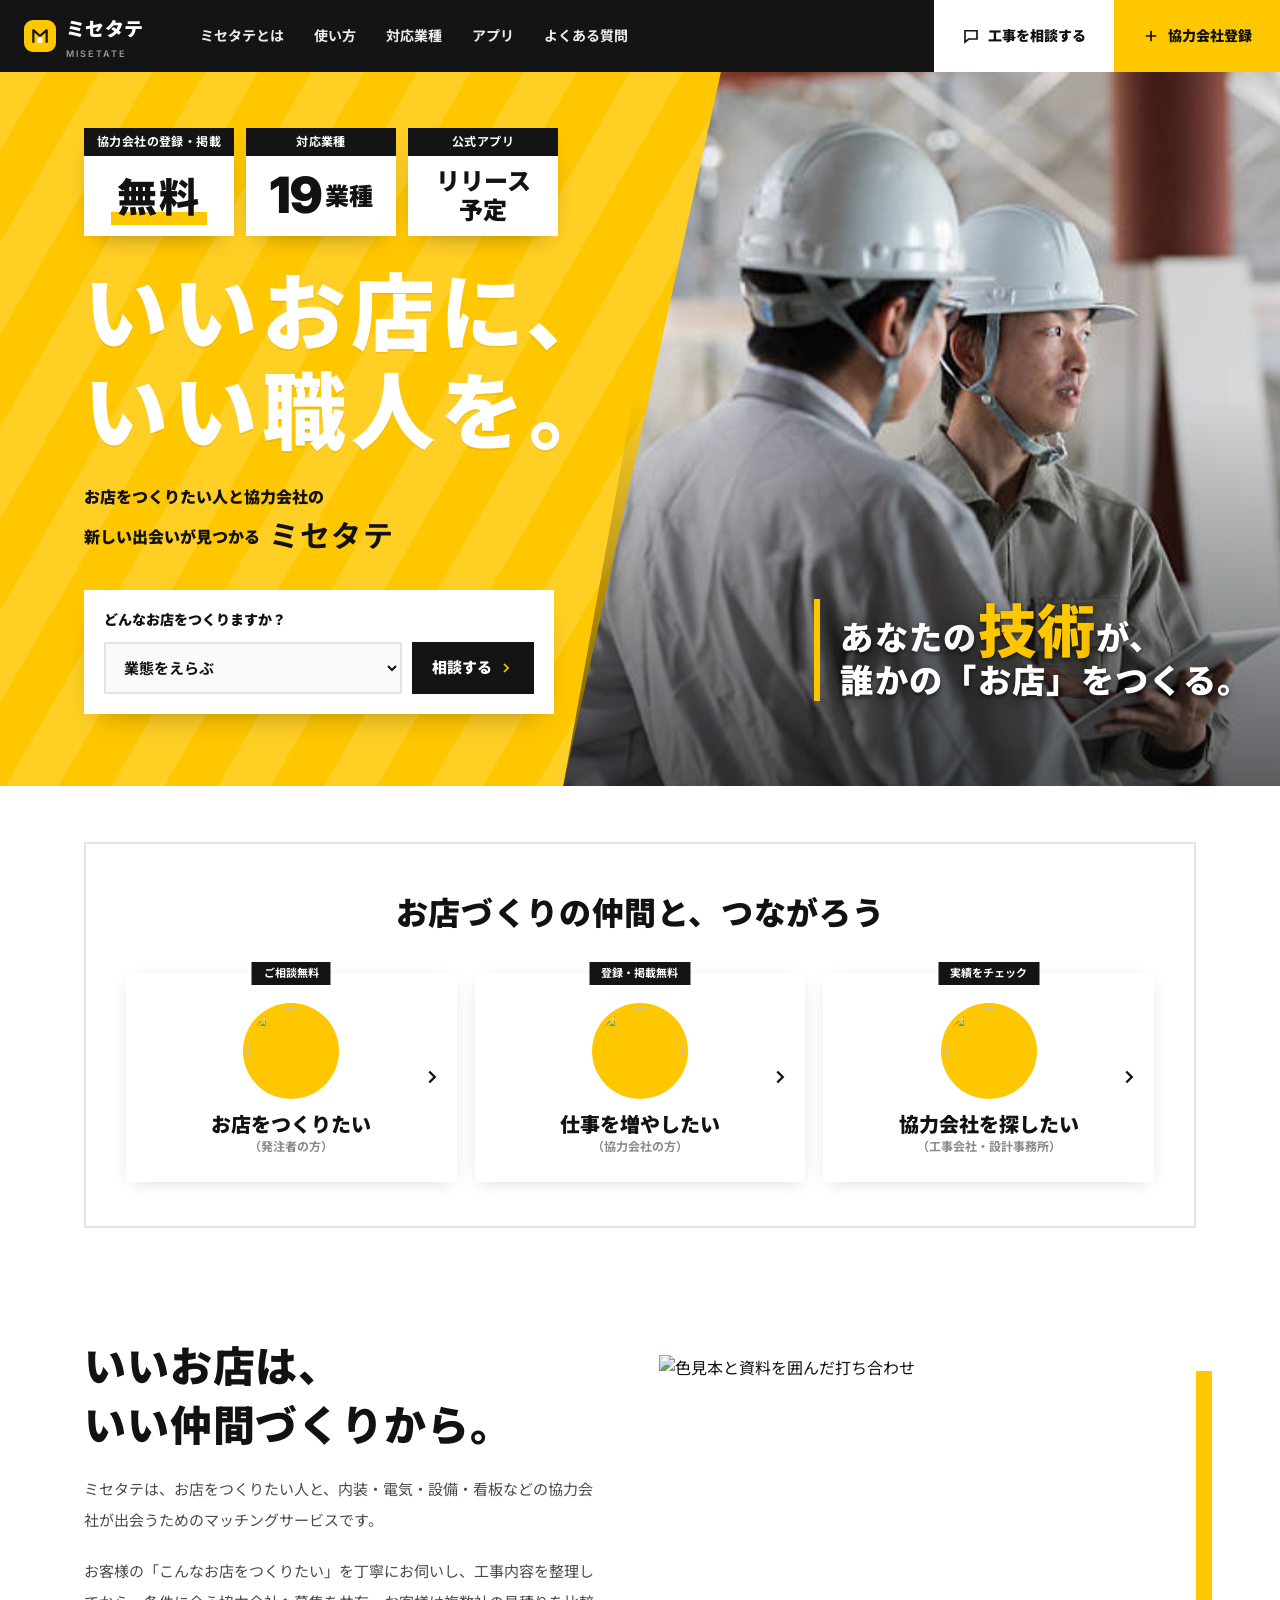
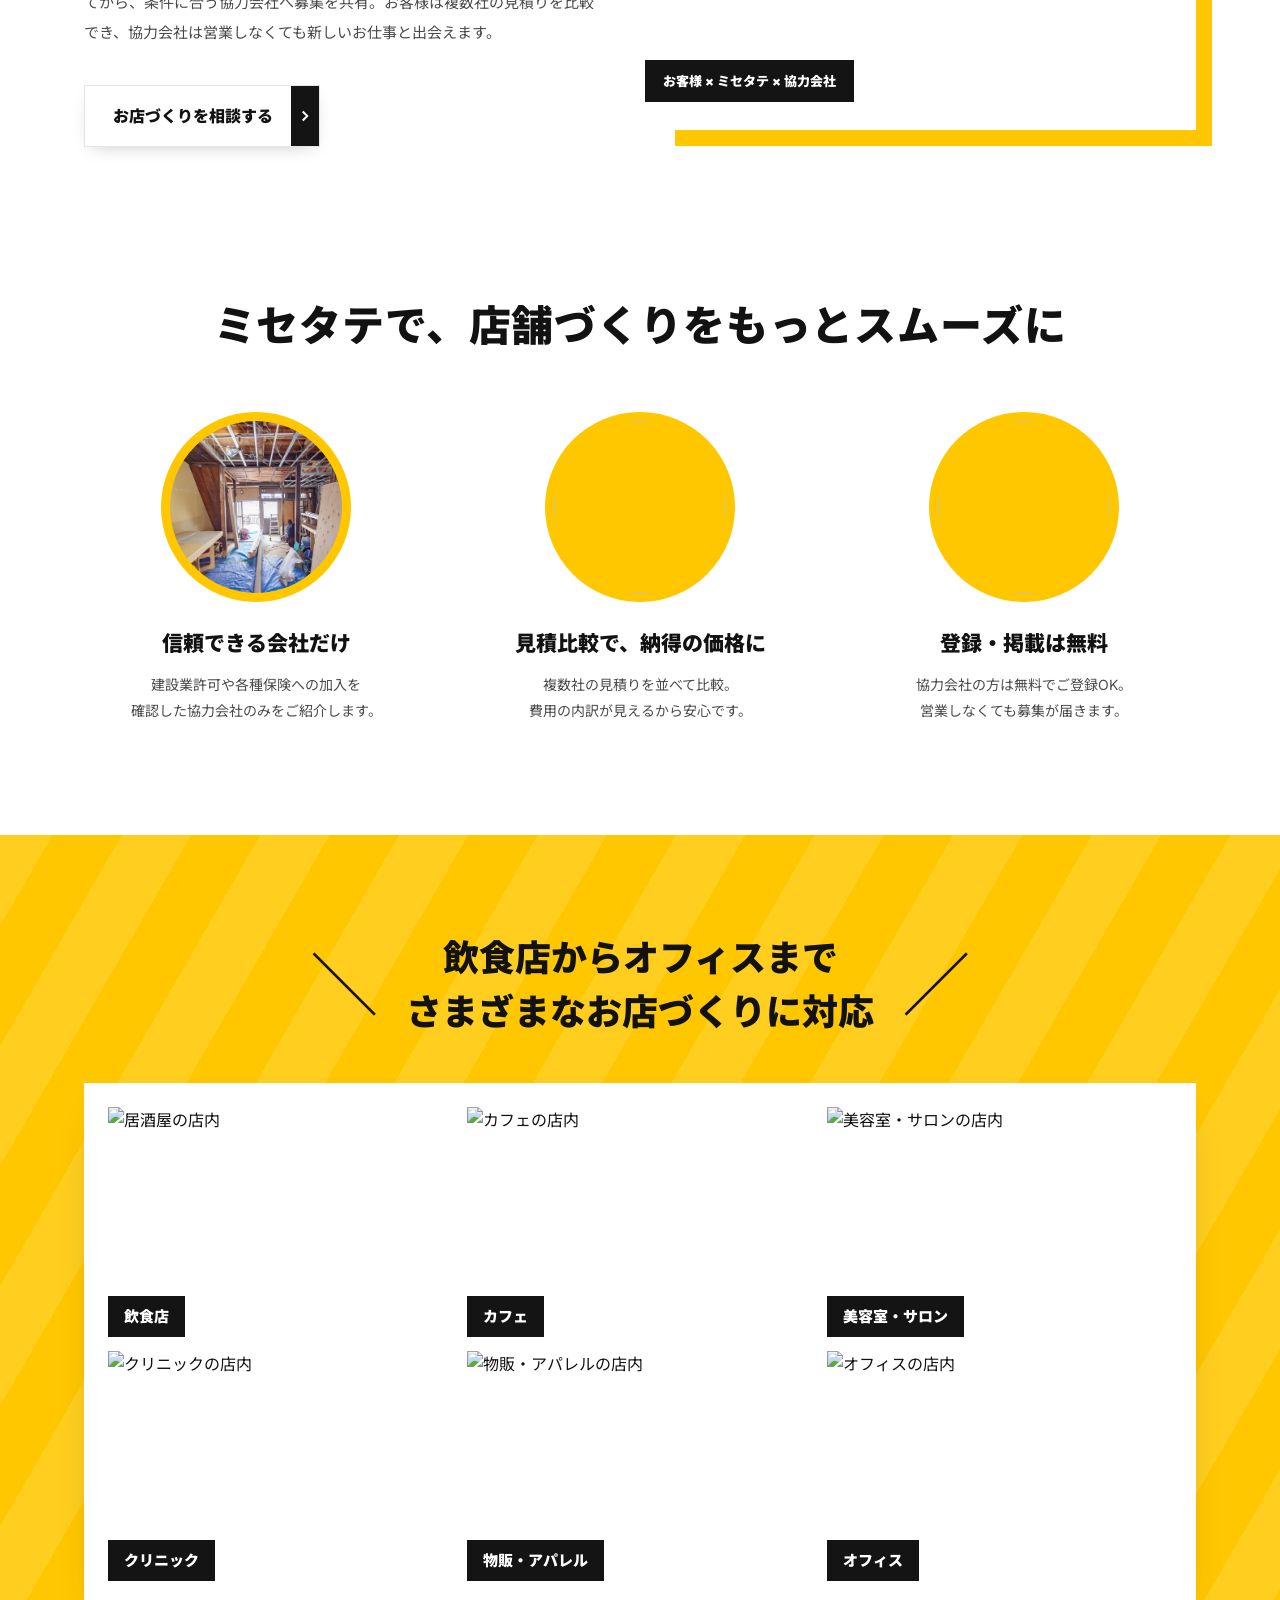
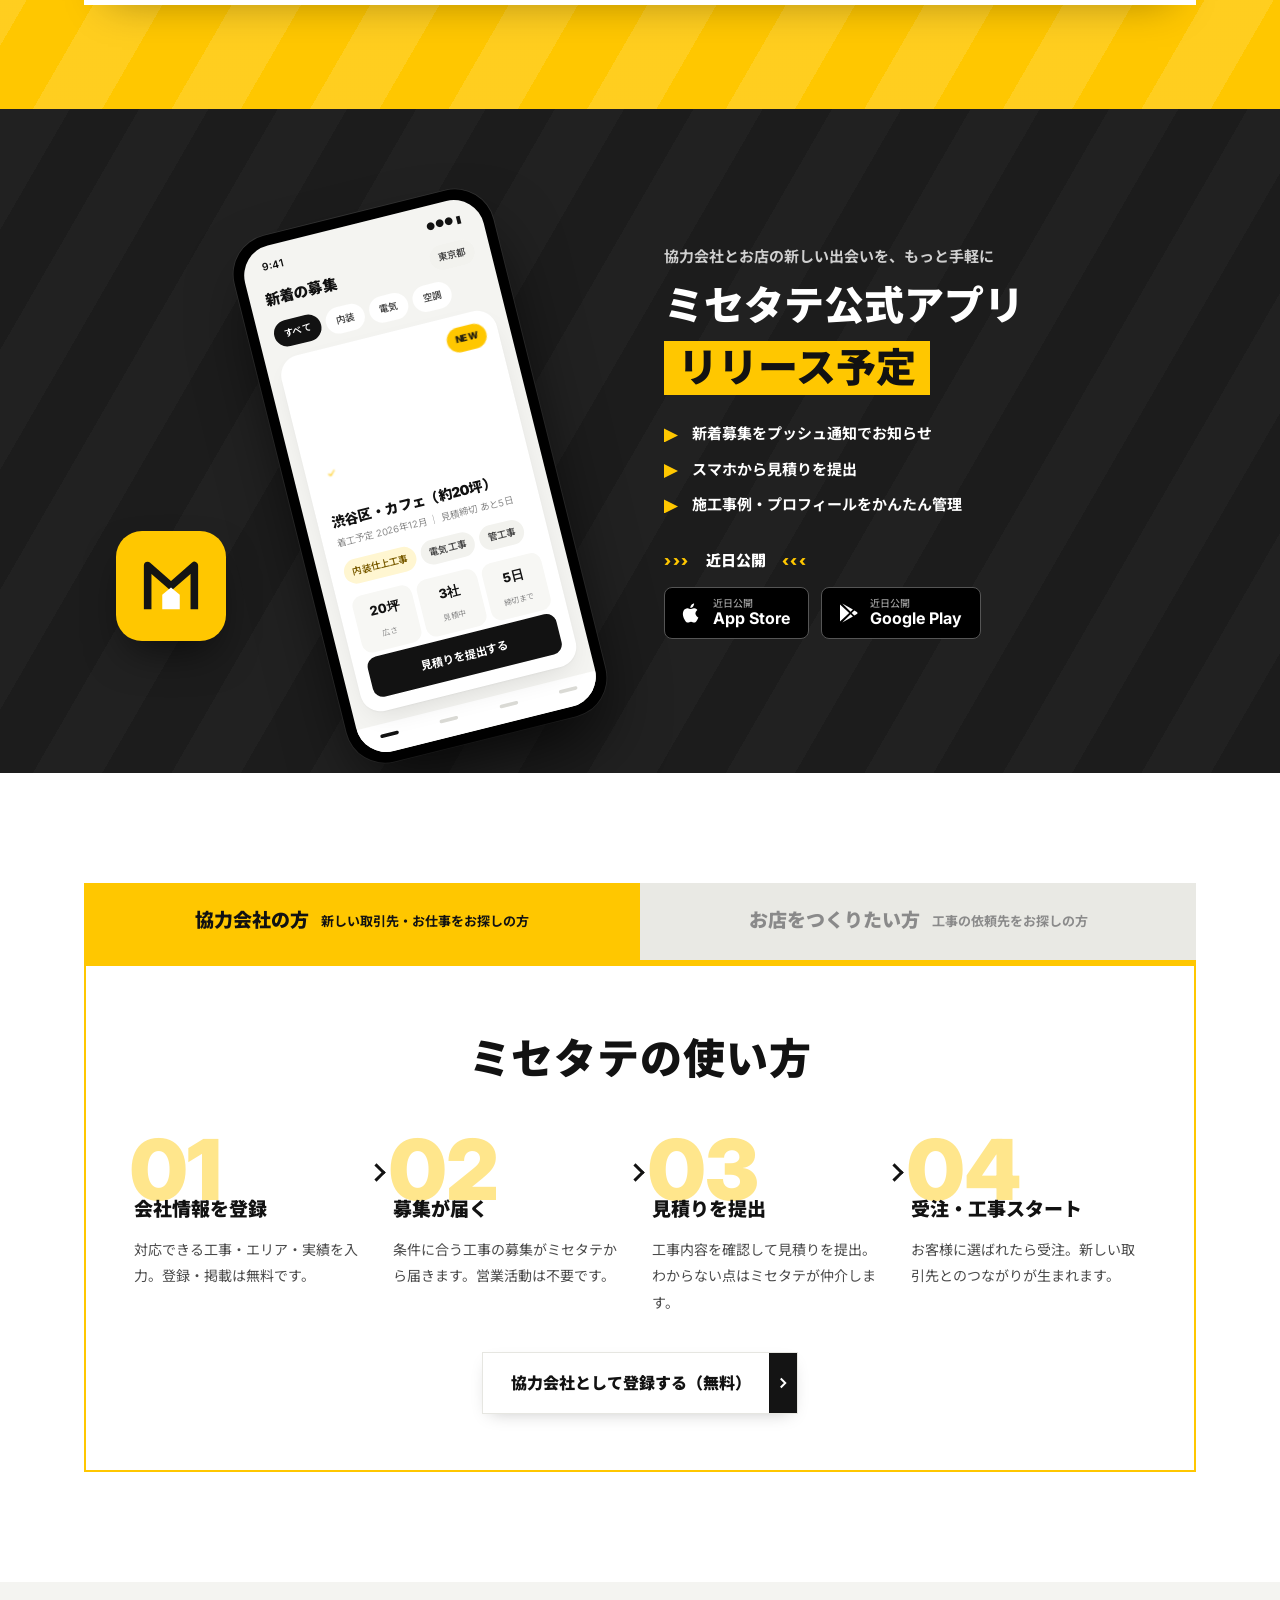
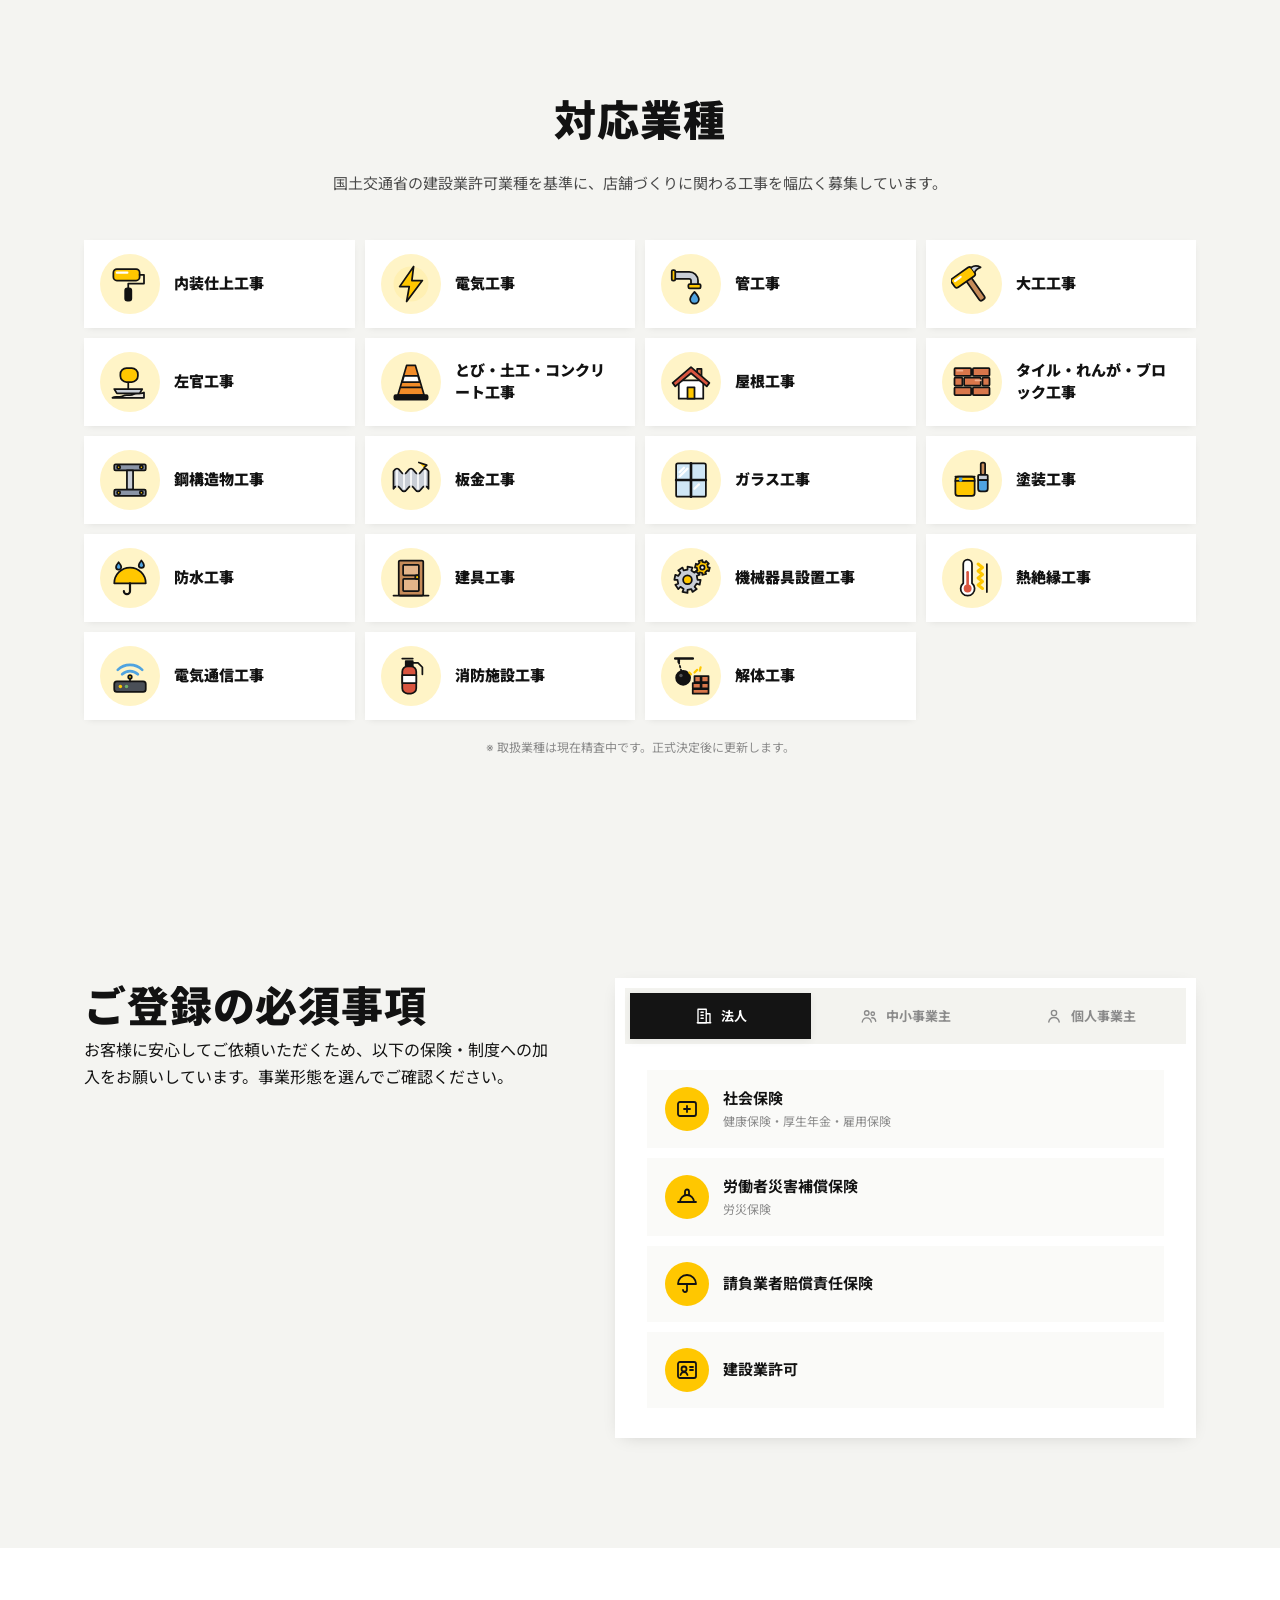
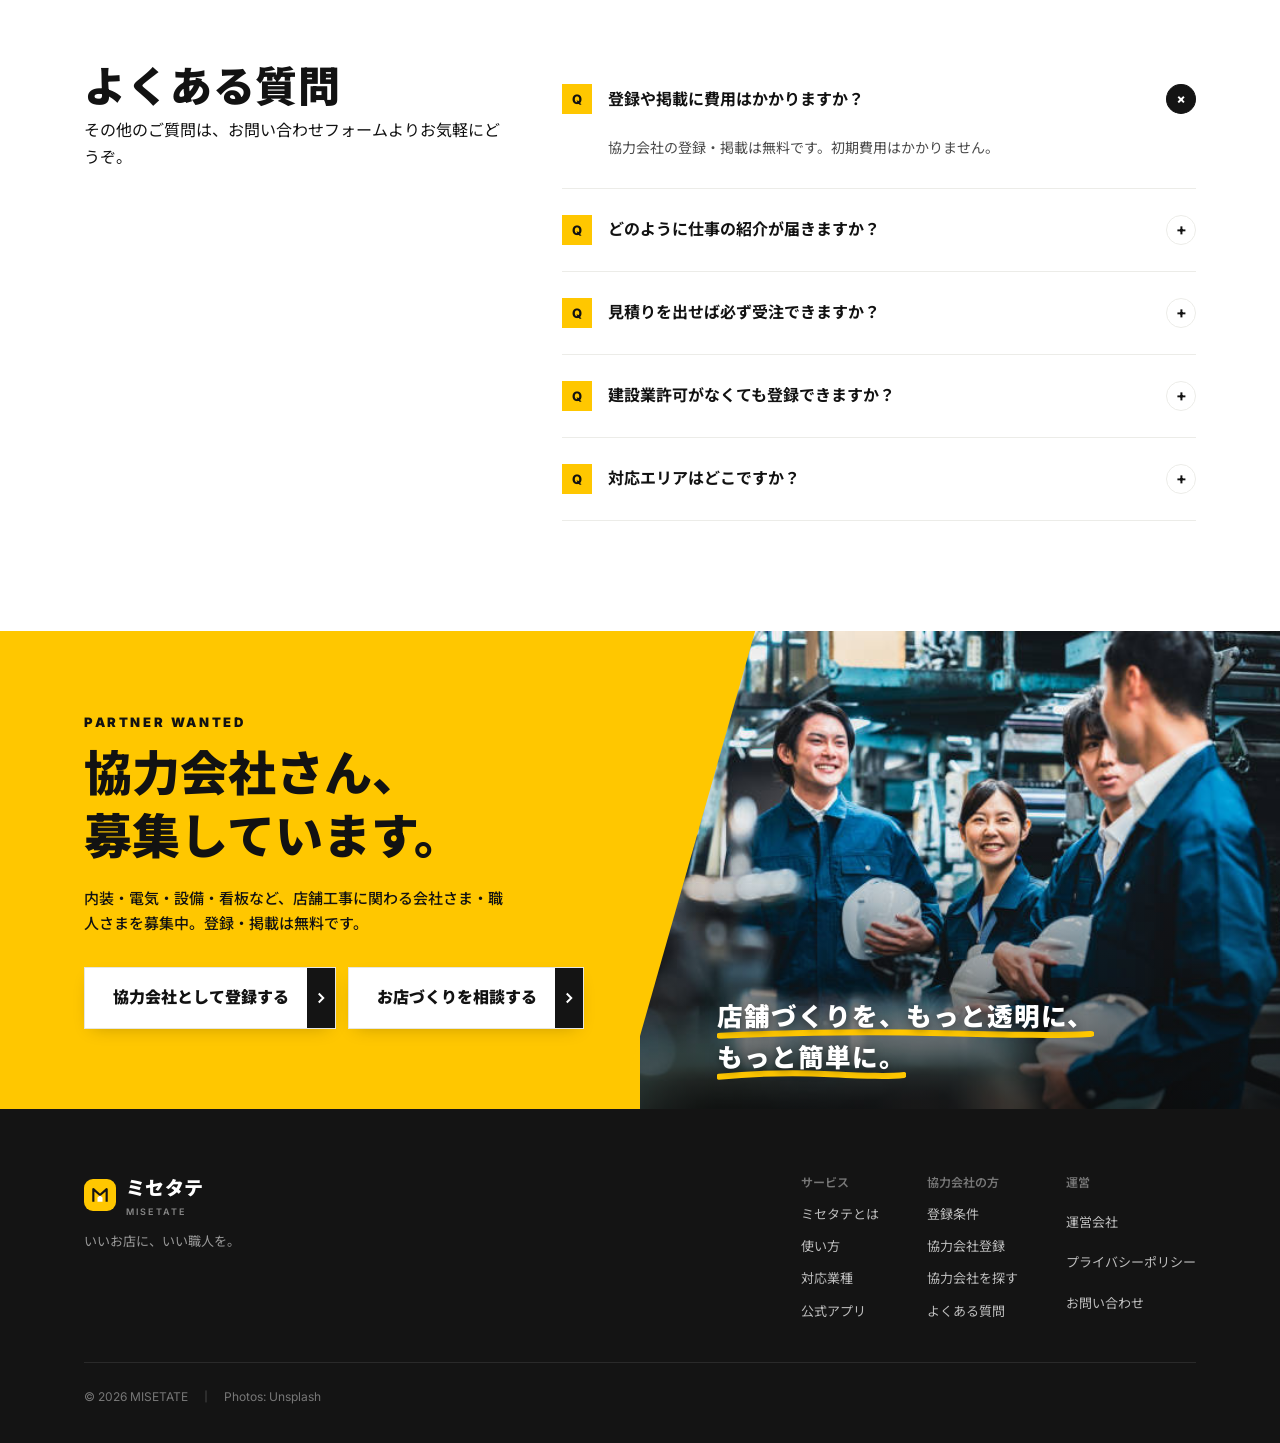
==== commit 5d6ce4cd: "トップ写真のコピーを太字・「技術」強調のデザインに変更 Co-Authored-By: Claude Opus 5.5 <noreply@anthropic.com>" ====
--- a/index.html
+++ b/index.html
@@ -7,9 +7,9 @@
 <meta name="description" content="ミセタテは、店舗をつくりたい人と信頼できる協力会社をつなぐマッチングサービスです。">
 <link rel="preconnect" href="https://fonts.googleapis.com">
 <link rel="preconnect" href="https://fonts.gstatic.com" crossorigin>
-<link href="https://fonts.googleapis.com/css2?family=Inter:wght@400;500;600;700;800;900&family=Noto+Sans+JP:wght@400;500;700;900&family=Yusei+Magic&display=swap" rel="stylesheet">
-<link rel="stylesheet" href="assets/style.css?v=202610021314">
-<link rel="stylesheet" href="assets/k.css?v=202610021314">
+<link href="https://fonts.googleapis.com/css2?family=Inter:wght@400;500;600;700;800;900&family=Noto+Sans+JP:wght@400;500;700;900&display=swap" rel="stylesheet">
+<link rel="stylesheet" href="assets/style.css?v=202610021316">
+<link rel="stylesheet" href="assets/k.css?v=202610021316">
 </head>
 <body class="site k">
 
@@ -35,7 +35,7 @@
 <section class="k-hero">
   <div class="k-hero-photos">
     <img class="p1" src="assets/img/hero-workers.jpg" alt="">
-    <p class="k-photo-copy"><span class="l1">あなたの技術が</span><span class="l2">誰かの<em>「お店」</em>をつくる。</span></p>
+    <p class="k-photo-copy"><span class="l1">あなたの<em>技術</em>が、</span><span class="l2">誰かの「お店」をつくる。</span></p>
   </div>
   <div class="k-wrap k-hero-in">
     <div class="k-badges">
@@ -303,7 +303,7 @@
   </div>
 </footer>
 
-<script src="assets/icons.js?v=202610021314"></script>
+<script src="assets/icons.js?v=202610021316"></script>
 <script>
 const hdr=document.getElementById('hdr');
 document.querySelectorAll('.req-tabs button').forEach(b=>b.addEventListener('click',()=>{
--- a/assets/k.css
+++ b/assets/k.css
@@ -309,3 +309,16 @@
   .s-foot .foot-links{flex-wrap:wrap;row-gap:28px;gap:28px 32px}
   .s-foot .foot-links a{white-space:nowrap}
 }
+
+/* 写真コピー：太字・かっこいい版（手書き風を上書き） */
+.k .k-photo-copy{font-family:"Noto Sans JP",sans-serif;font-weight:900;font-size:clamp(26px,2.6vw,38px);line-height:1.3;letter-spacing:.04em;transform:none;right:4%;bottom:12%;padding-left:20px;border-left:6px solid var(--y);
+  text-shadow:0 2px 4px rgba(0,0,0,.6),0 6px 24px rgba(0,0,0,.55)}
+.k .k-photo-copy::before,.k .k-photo-copy::after{display:none}
+.k .k-photo-copy .l2{padding-left:0}
+.k .k-photo-copy em{font-size:1.75em;line-height:1;color:var(--y);letter-spacing:.02em;vertical-align:-.06em}
+.k-hero-photos::after{content:"";position:absolute;inset:auto 0 0 0;height:55%;background:linear-gradient(transparent,rgba(10,10,10,.6));clip-path:polygon(calc(22% * .45) 0,100% 0,100% 100%,0 100%);pointer-events:none}
+@media (max-width:640px){
+  .k .k-photo-copy{left:18px;right:auto;bottom:16px;font-size:20px;padding-left:12px;border-left-width:5px}
+  .k-hero-photos::after{clip-path:none}
+}
+@media (max-width:640px){.k-hero-photos::after{clip-path:polygon(0 0,100% 0,100% 100%,0 75%)}}
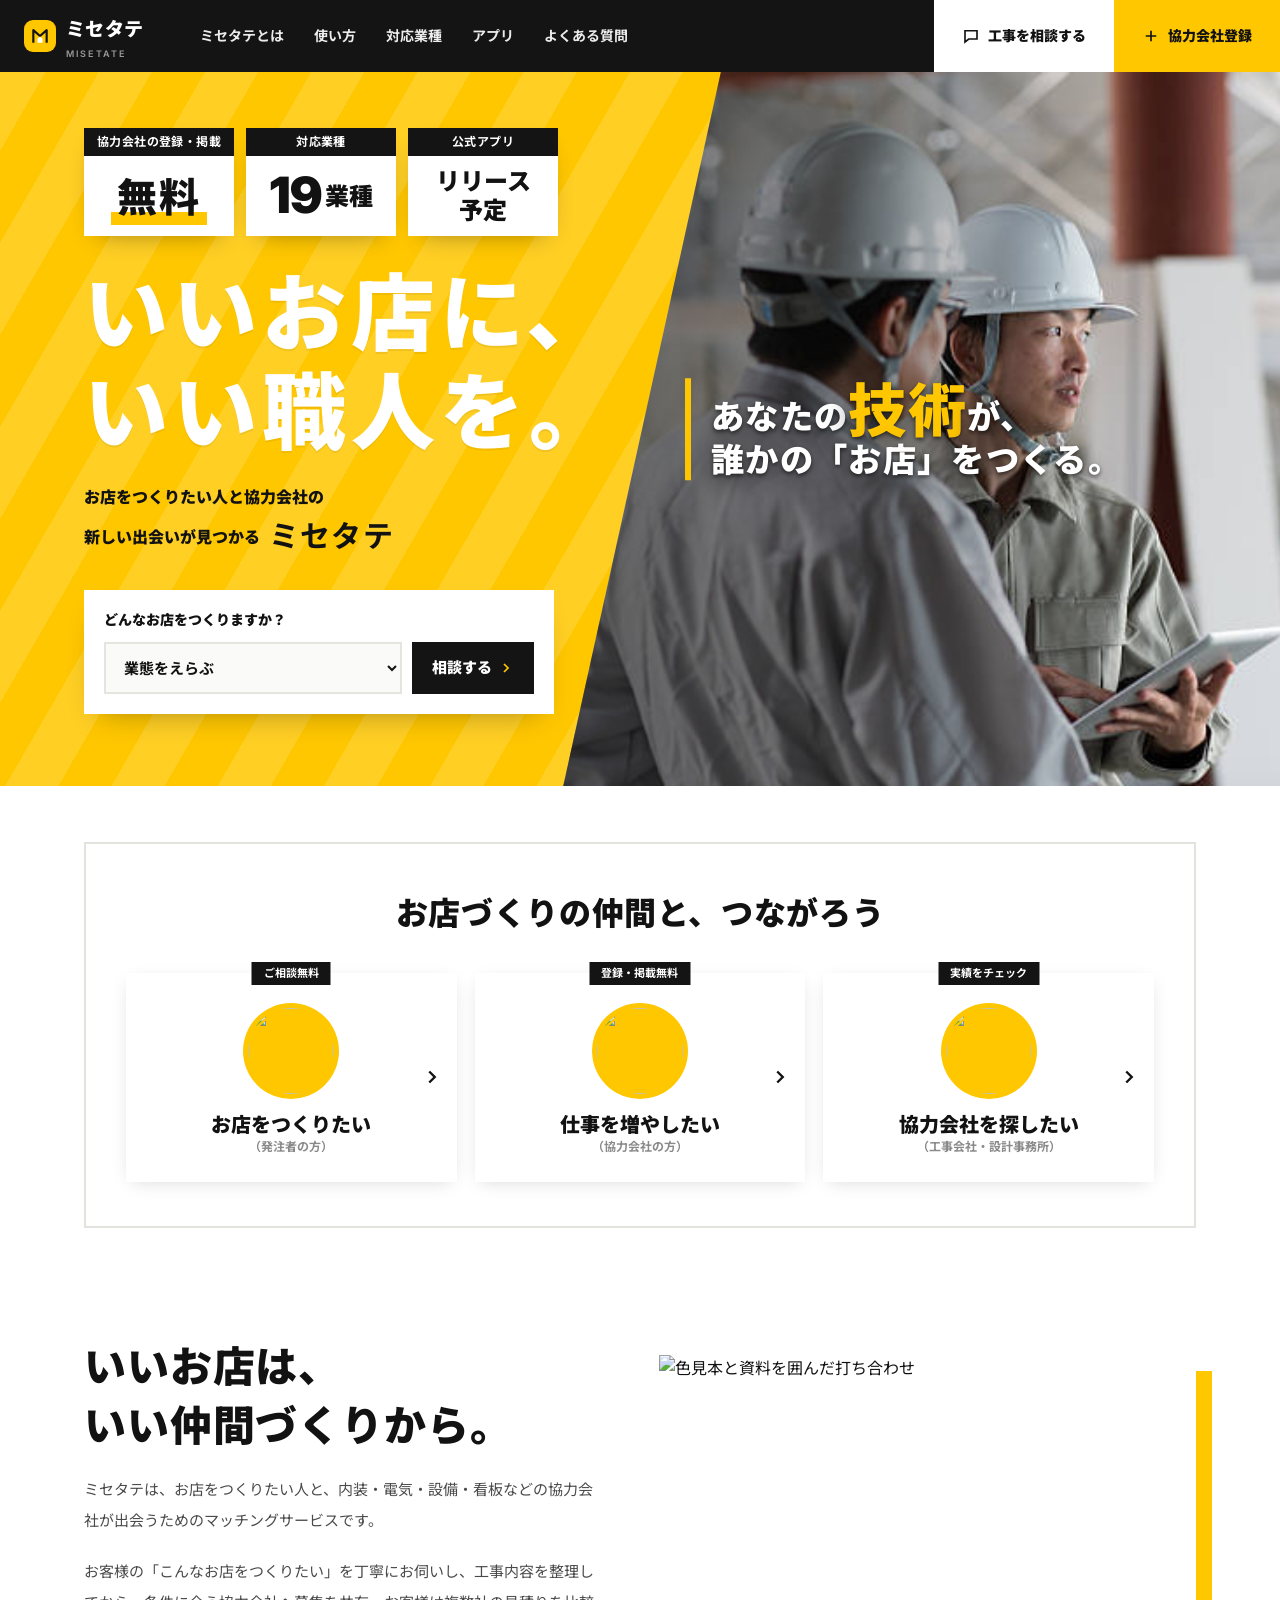
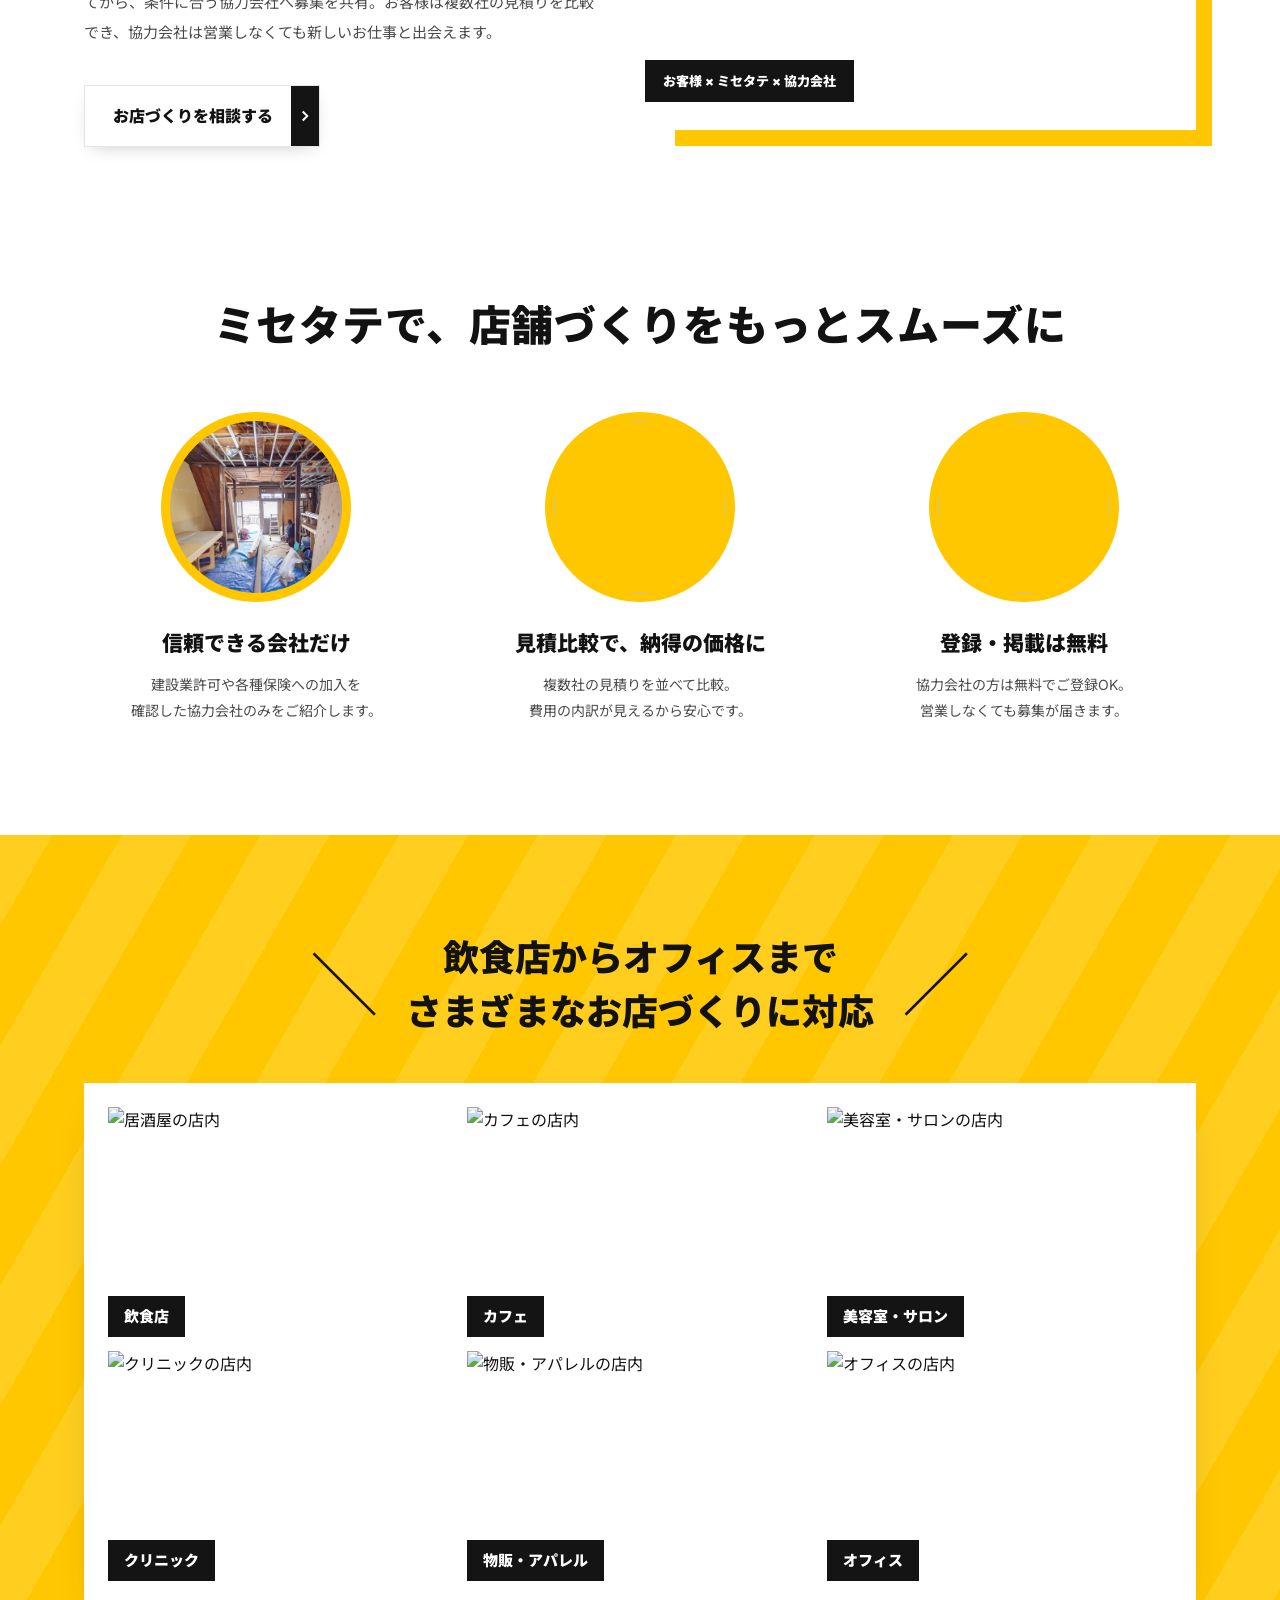
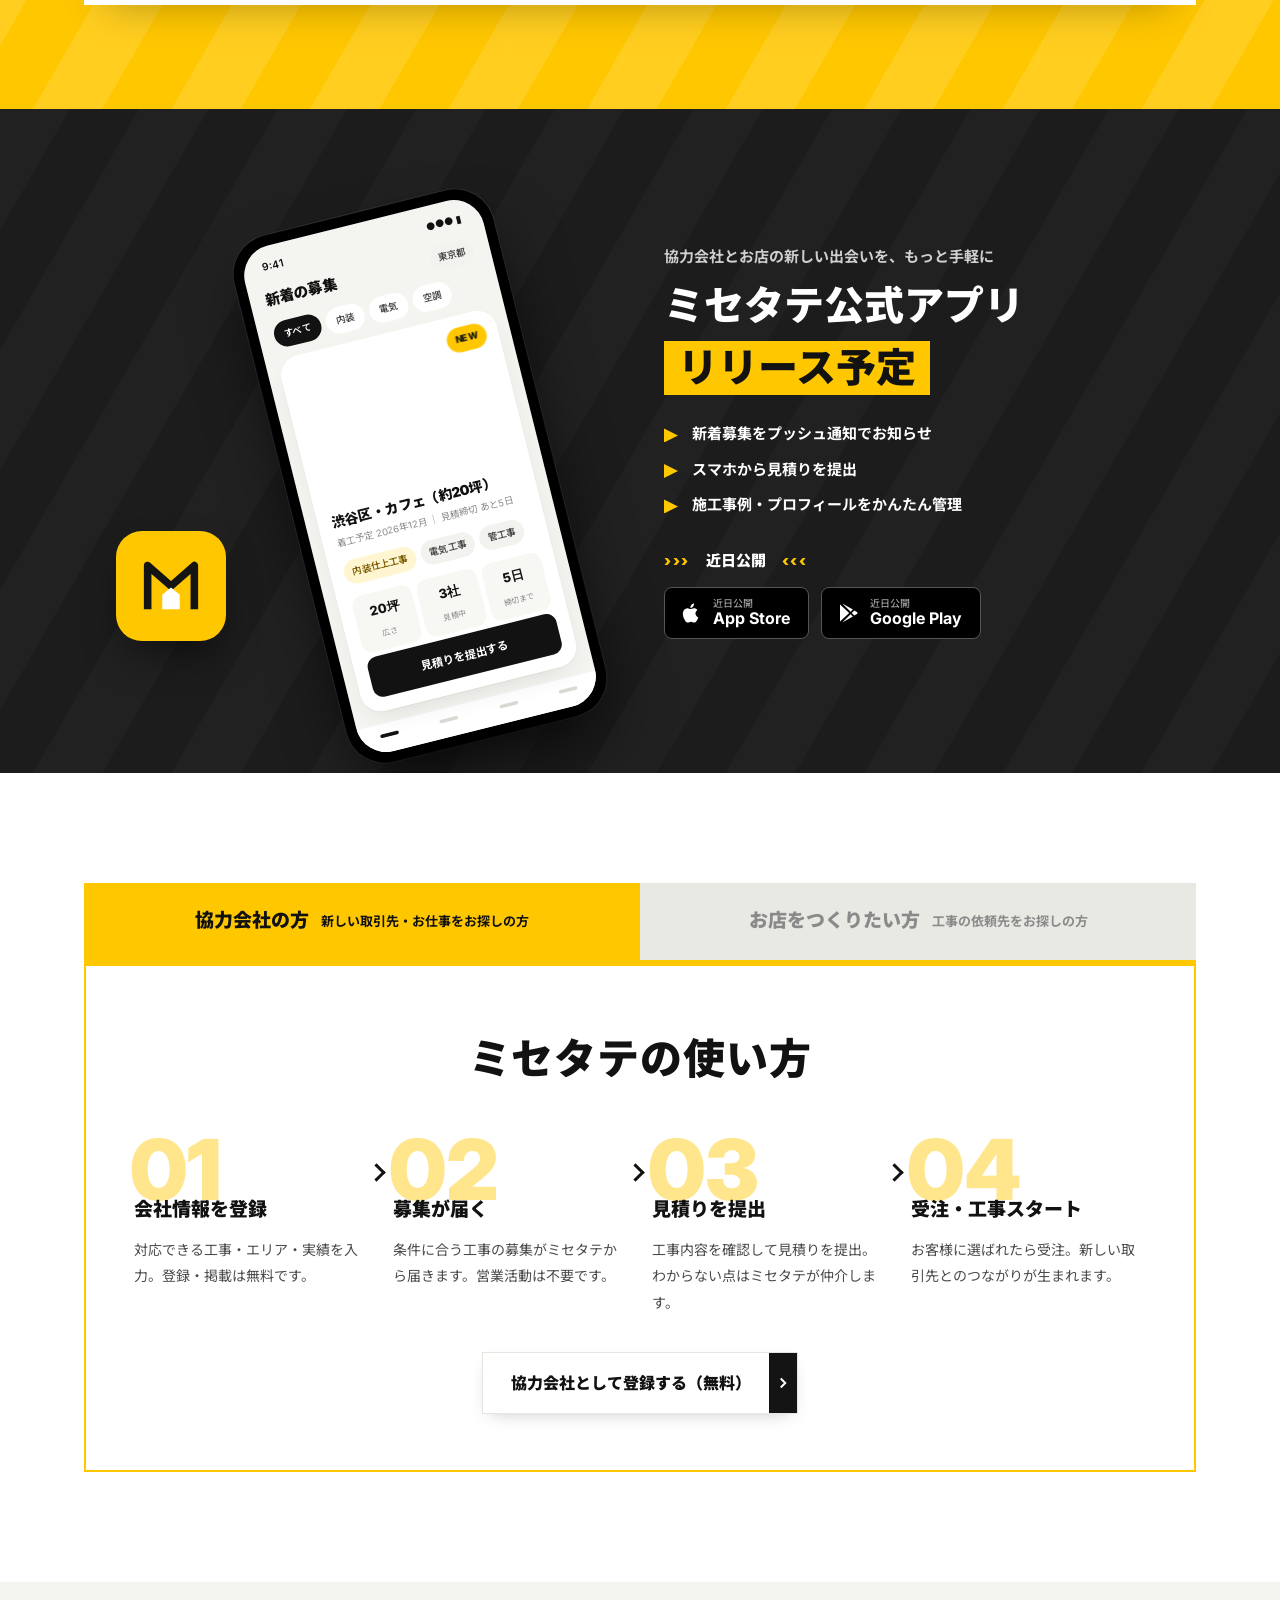
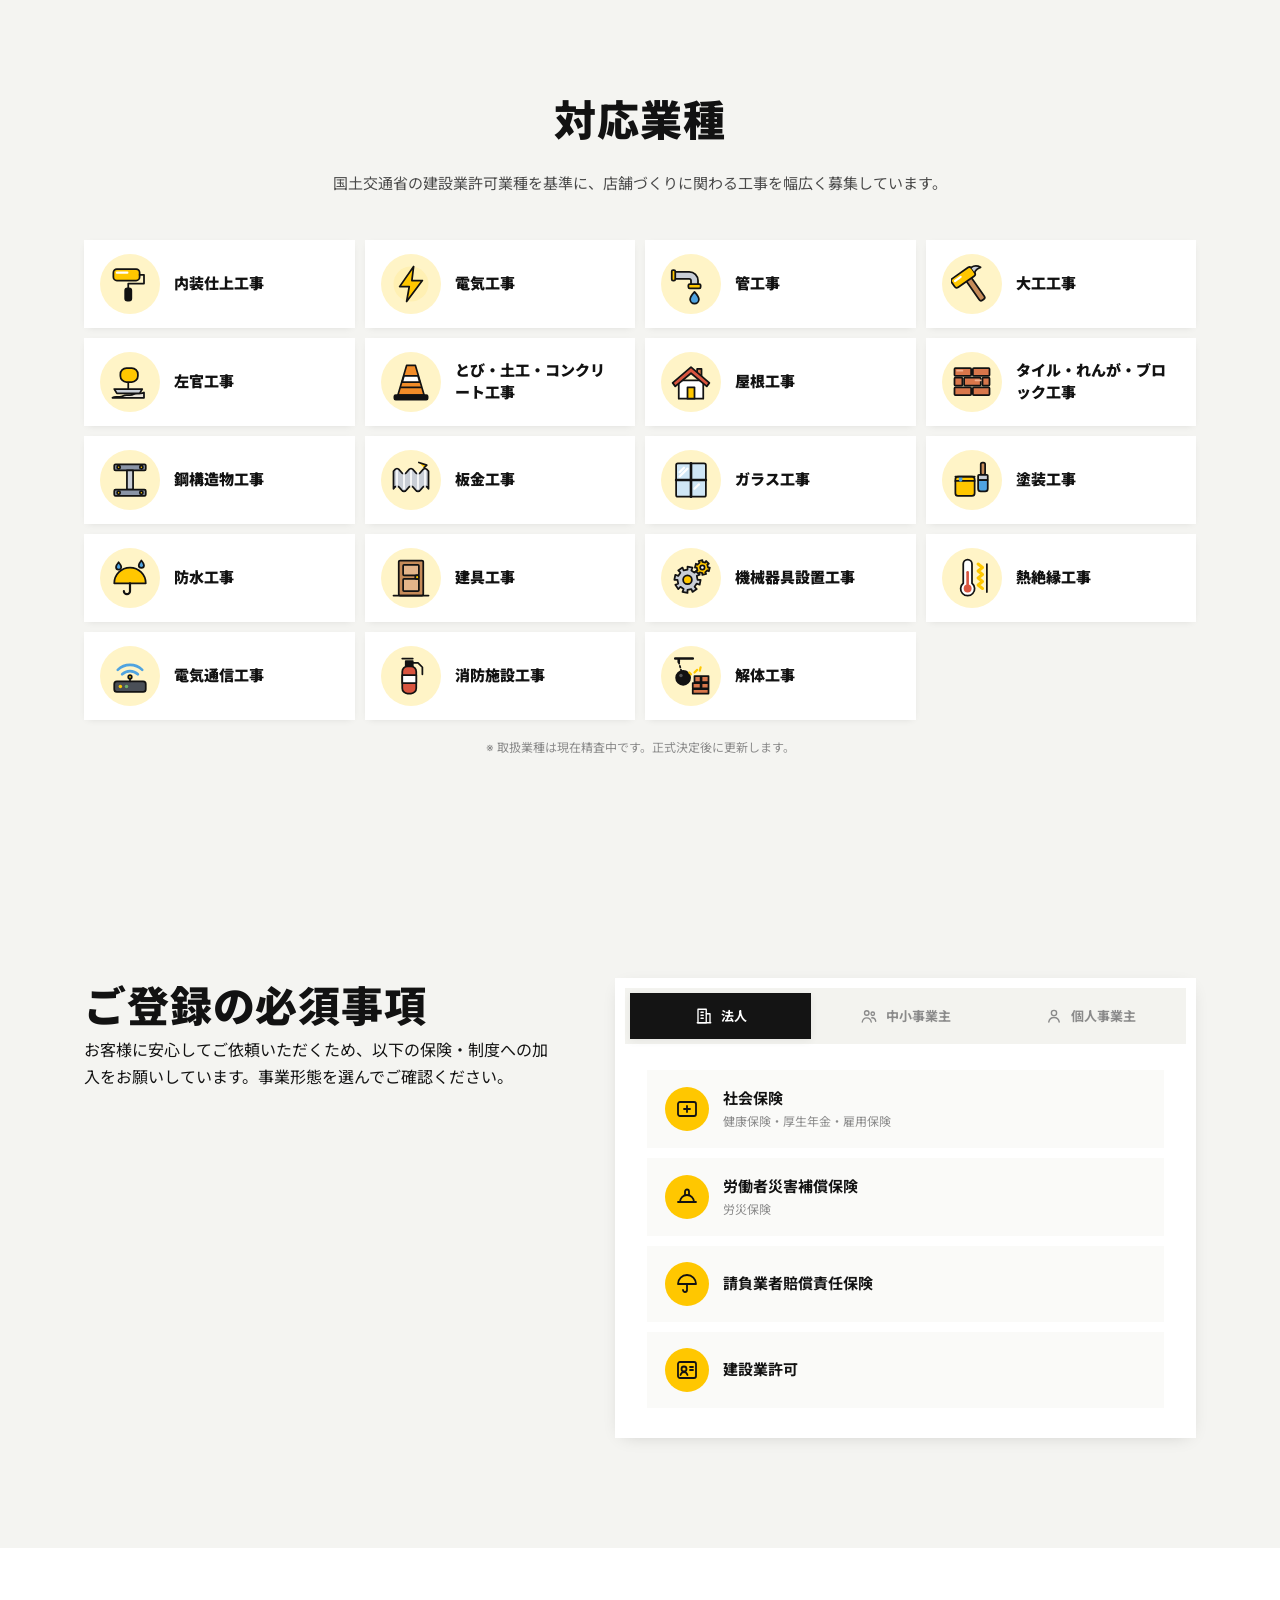
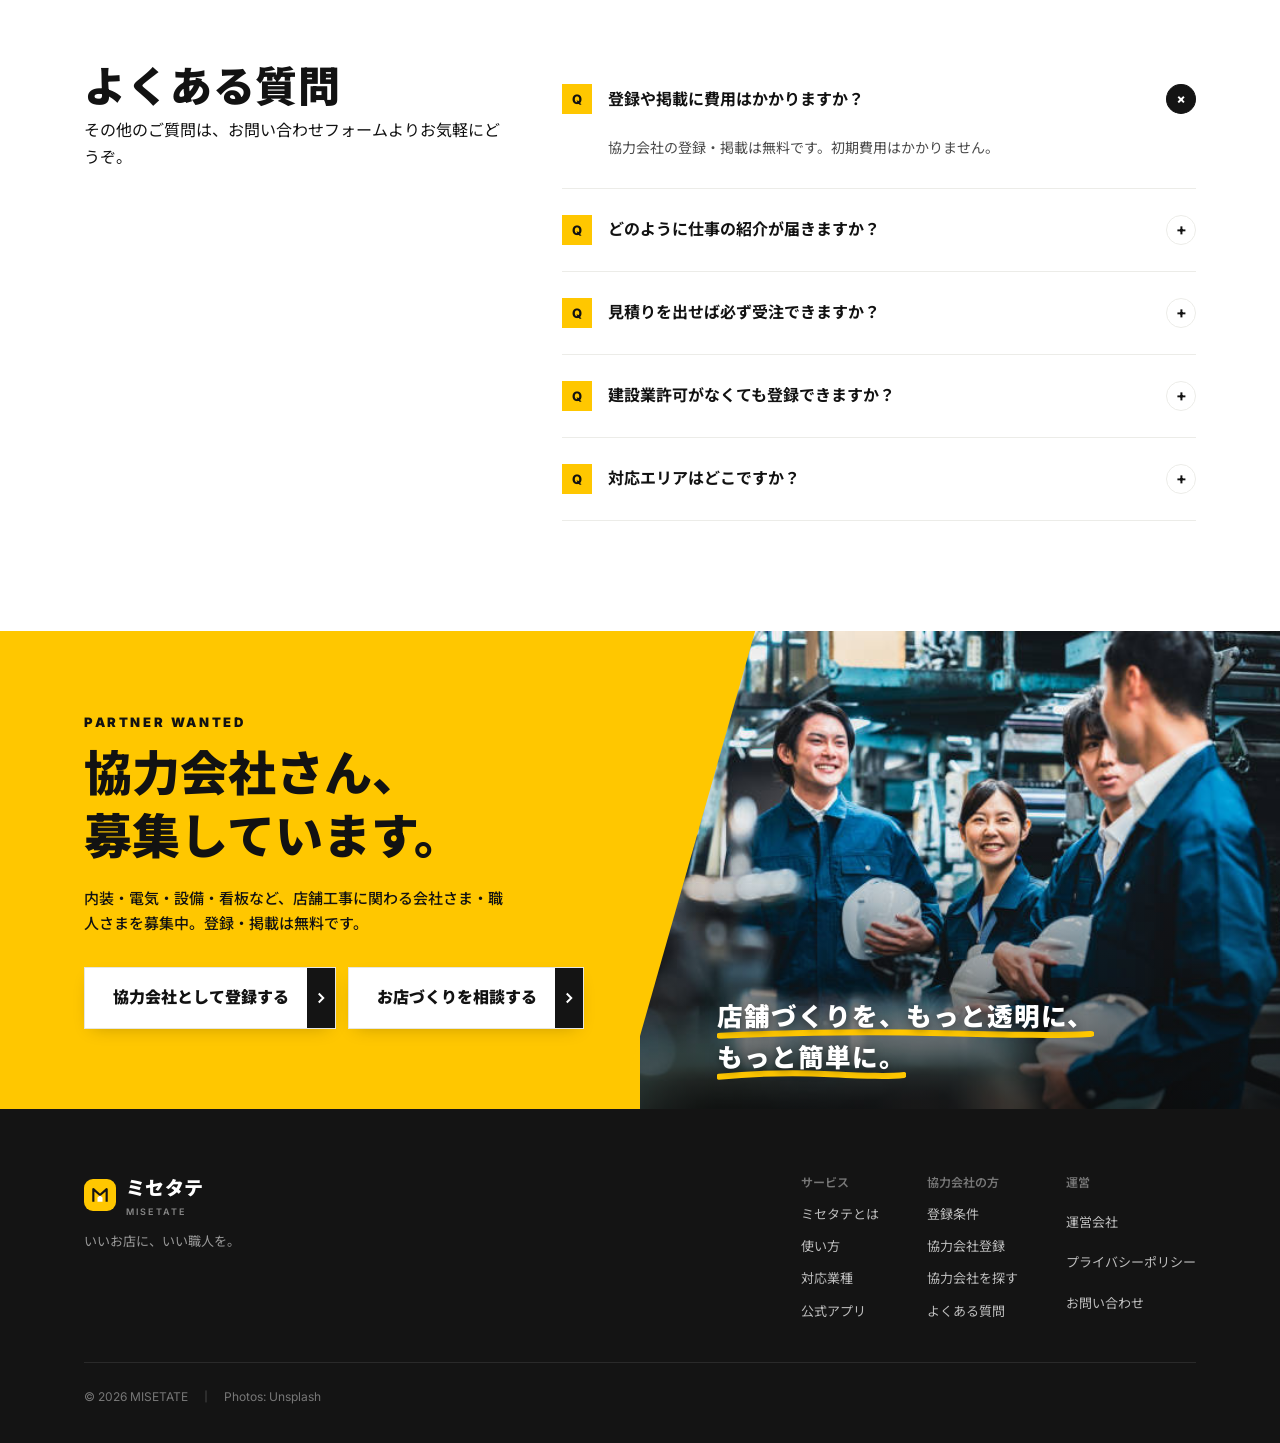
==== commit c3097994: "トップ写真のコピーを写真の中央左に移動 Co-Authored-By: Claude Opus 5.5 <noreply@anthropic.com>" ====
--- a/index.html
+++ b/index.html
@@ -8,8 +8,8 @@
 <link rel="preconnect" href="https://fonts.googleapis.com">
 <link rel="preconnect" href="https://fonts.gstatic.com" crossorigin>
 <link href="https://fonts.googleapis.com/css2?family=Inter:wght@400;500;600;700;800;900&family=Noto+Sans+JP:wght@400;500;700;900&display=swap" rel="stylesheet">
-<link rel="stylesheet" href="assets/style.css?v=202610021316">
-<link rel="stylesheet" href="assets/k.css?v=202610021316">
+<link rel="stylesheet" href="assets/style.css?v=202610021318">
+<link rel="stylesheet" href="assets/k.css?v=202610021318">
 </head>
 <body class="site k">
 
@@ -303,7 +303,7 @@
   </div>
 </footer>
 
-<script src="assets/icons.js?v=202610021316"></script>
+<script src="assets/icons.js?v=202610021318"></script>
 <script>
 const hdr=document.getElementById('hdr');
 document.querySelectorAll('.req-tabs button').forEach(b=>b.addEventListener('click',()=>{
--- a/assets/k.css
+++ b/assets/k.css
@@ -322,3 +322,11 @@
   .k-hero-photos::after{clip-path:none}
 }
 @media (max-width:640px){.k-hero-photos::after{clip-path:polygon(0 0,100% 0,100% 100%,0 75%)}}
+
+/* 写真コピーを写真の中央左へ */
+.k .k-photo-copy{left:17%;right:auto;top:50%;bottom:auto;transform:translateY(-50%)}
+.k-hero-photos::after{inset:0;height:auto;background:linear-gradient(90deg,rgba(10,10,10,.6) 0%,rgba(10,10,10,.35) 45%,rgba(10,10,10,0) 75%);clip-path:polygon(22% 0,100% 0,100% 100%,0 100%)}
+@media (max-width:640px){
+  .k .k-photo-copy{left:18px;top:46%;bottom:auto}
+  .k-hero-photos::after{clip-path:polygon(0 0,100% 0,100% 100%,0 86%)}
+}
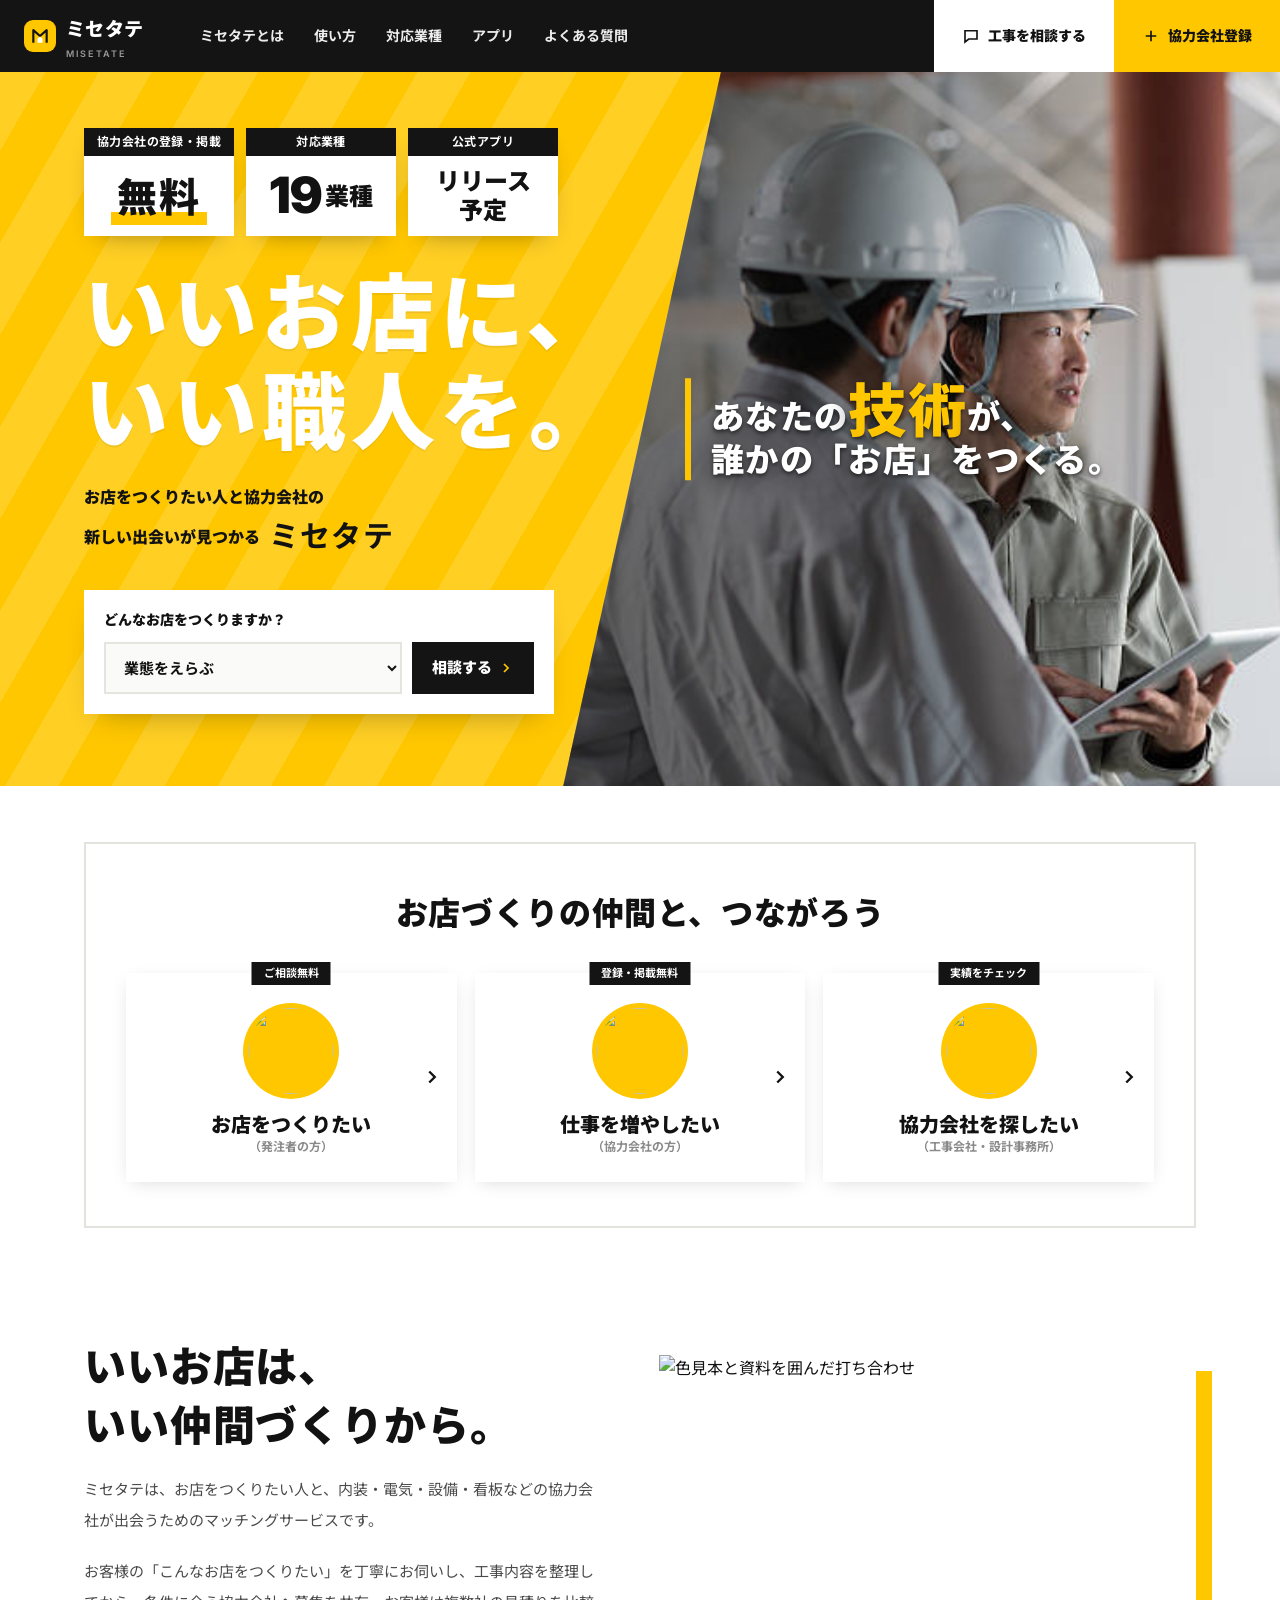
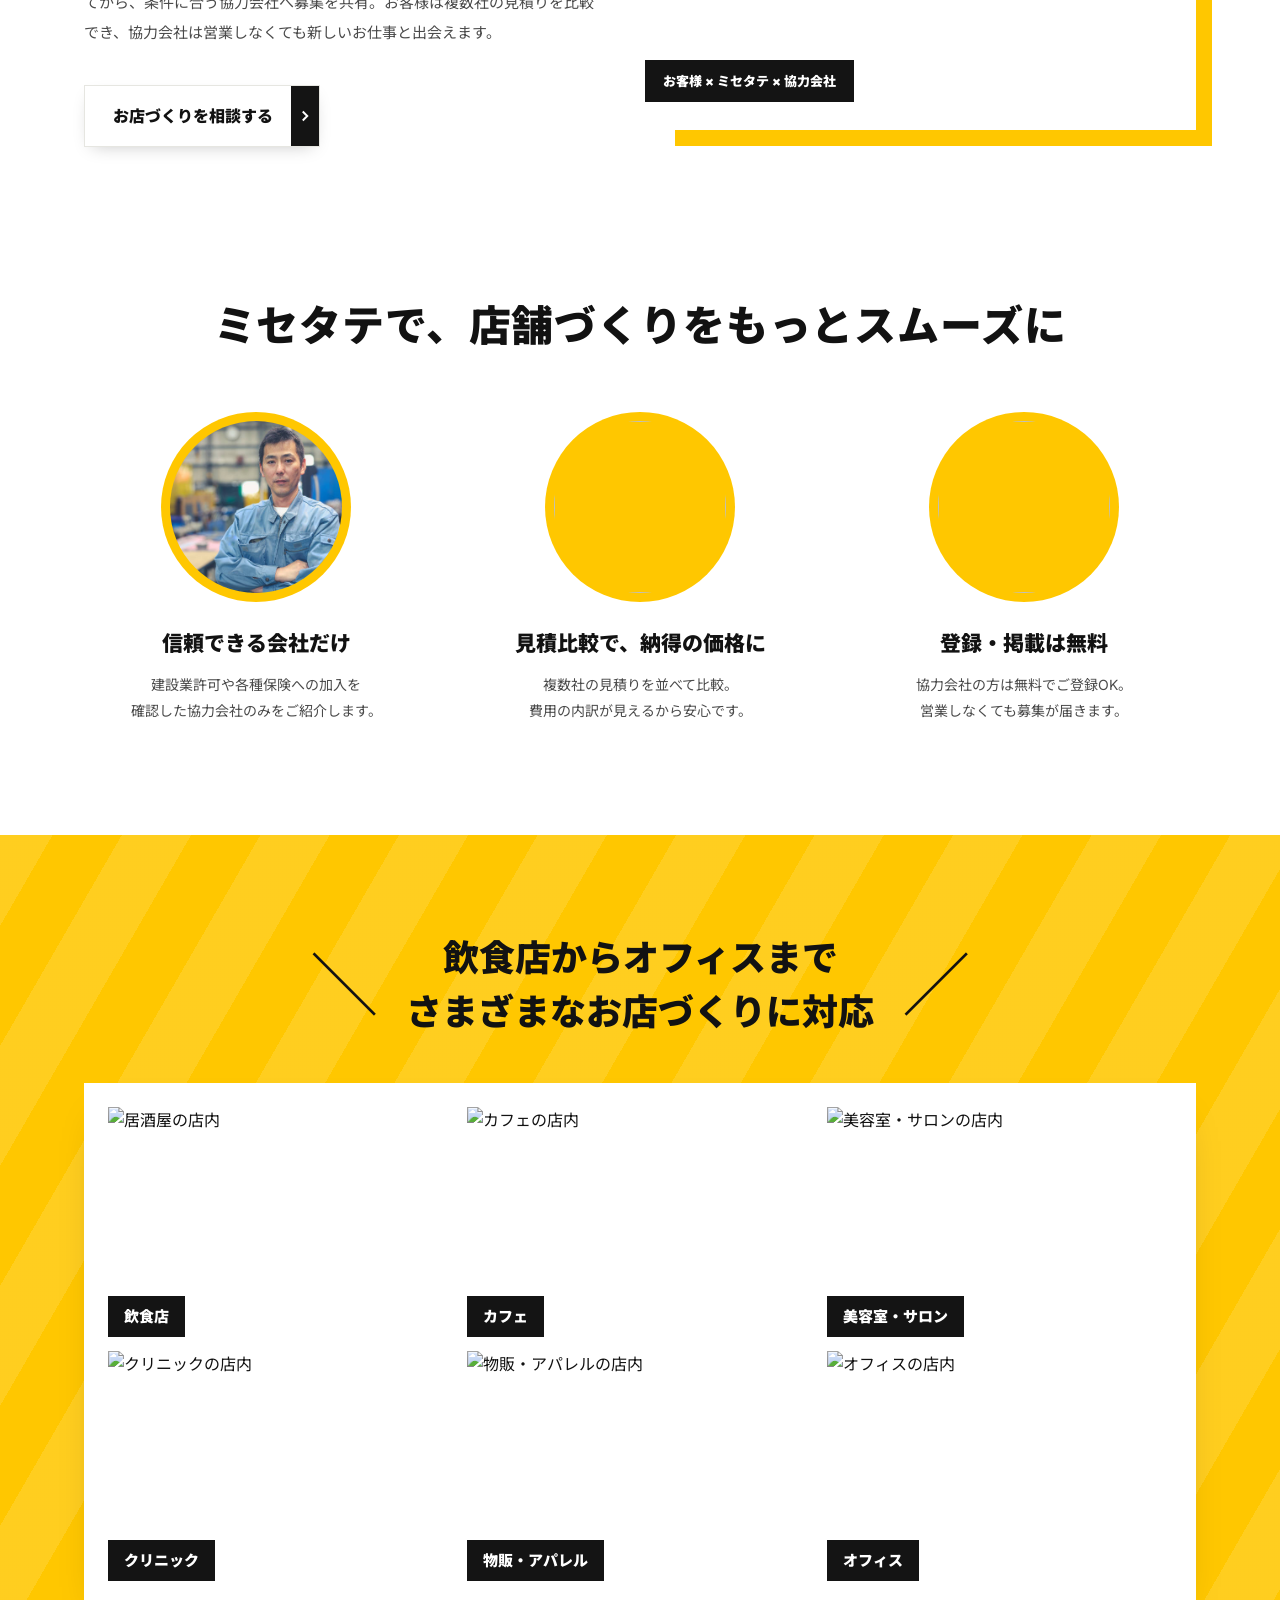
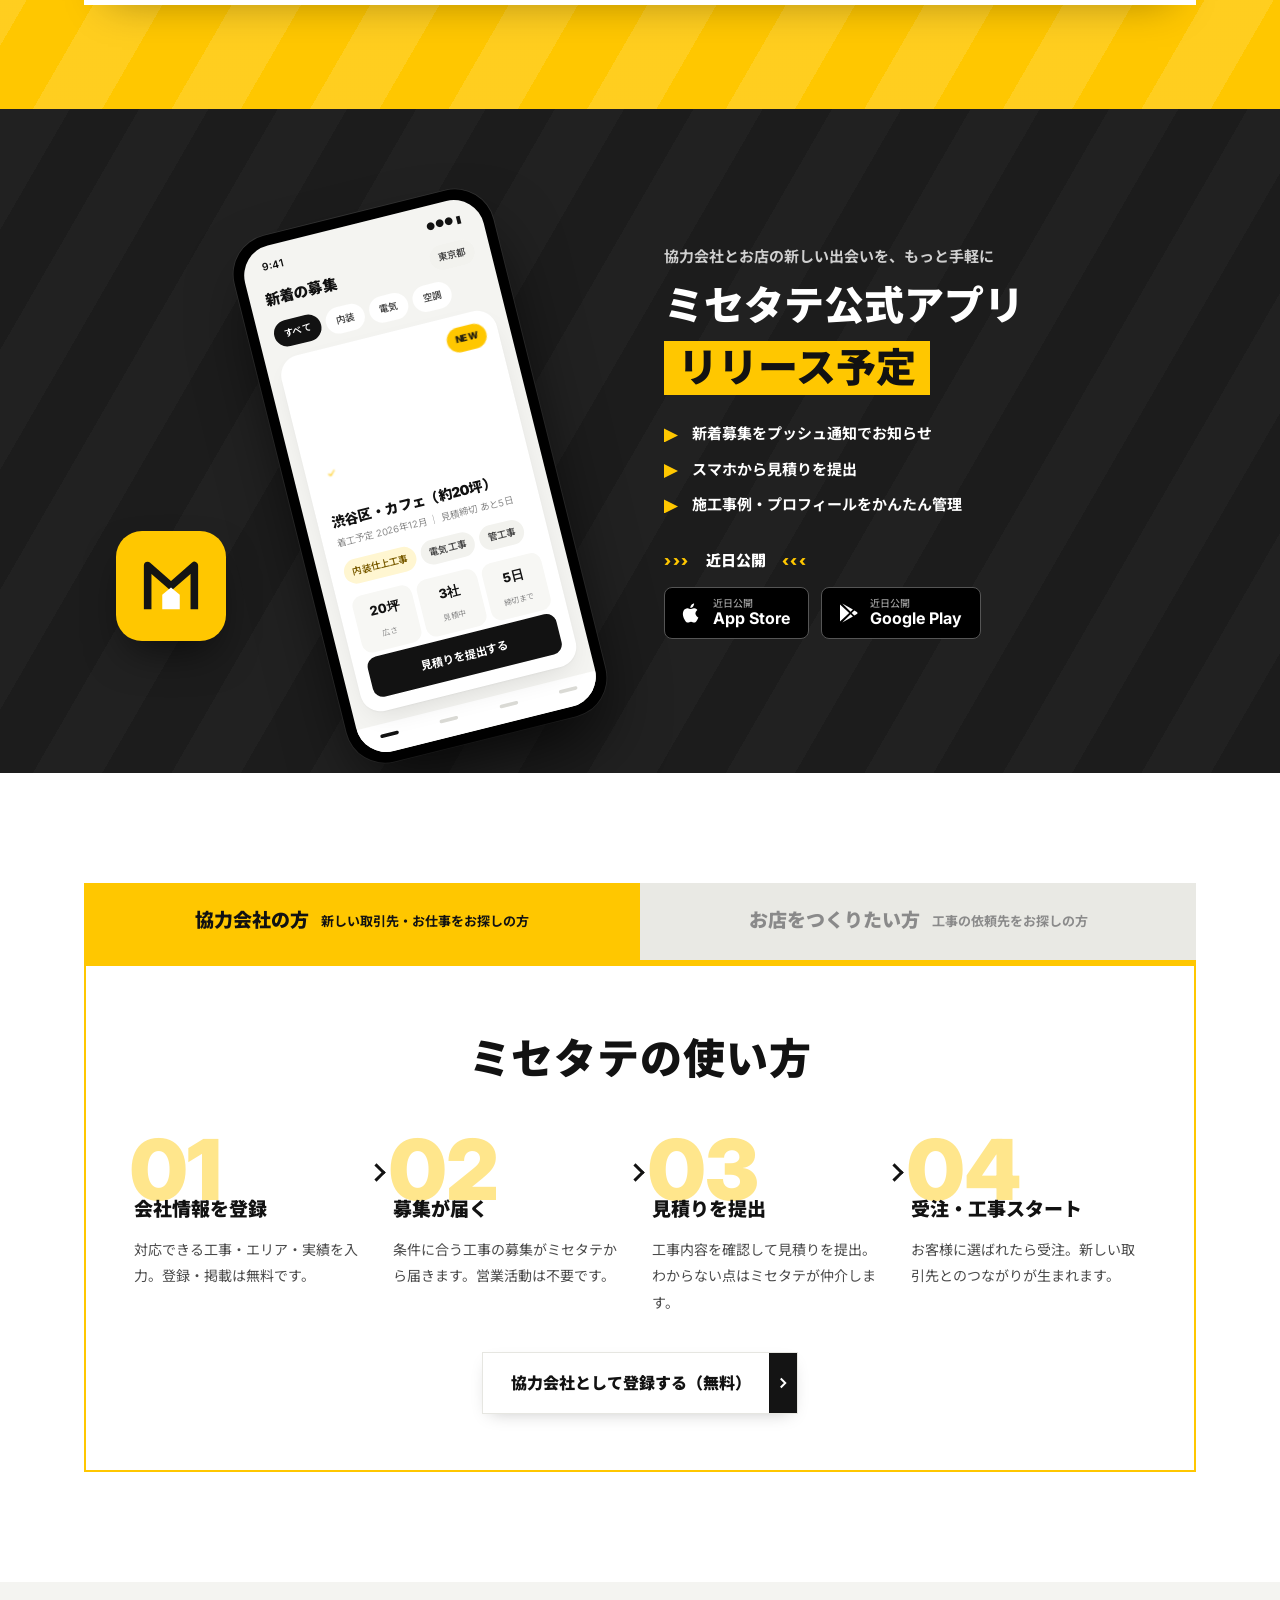
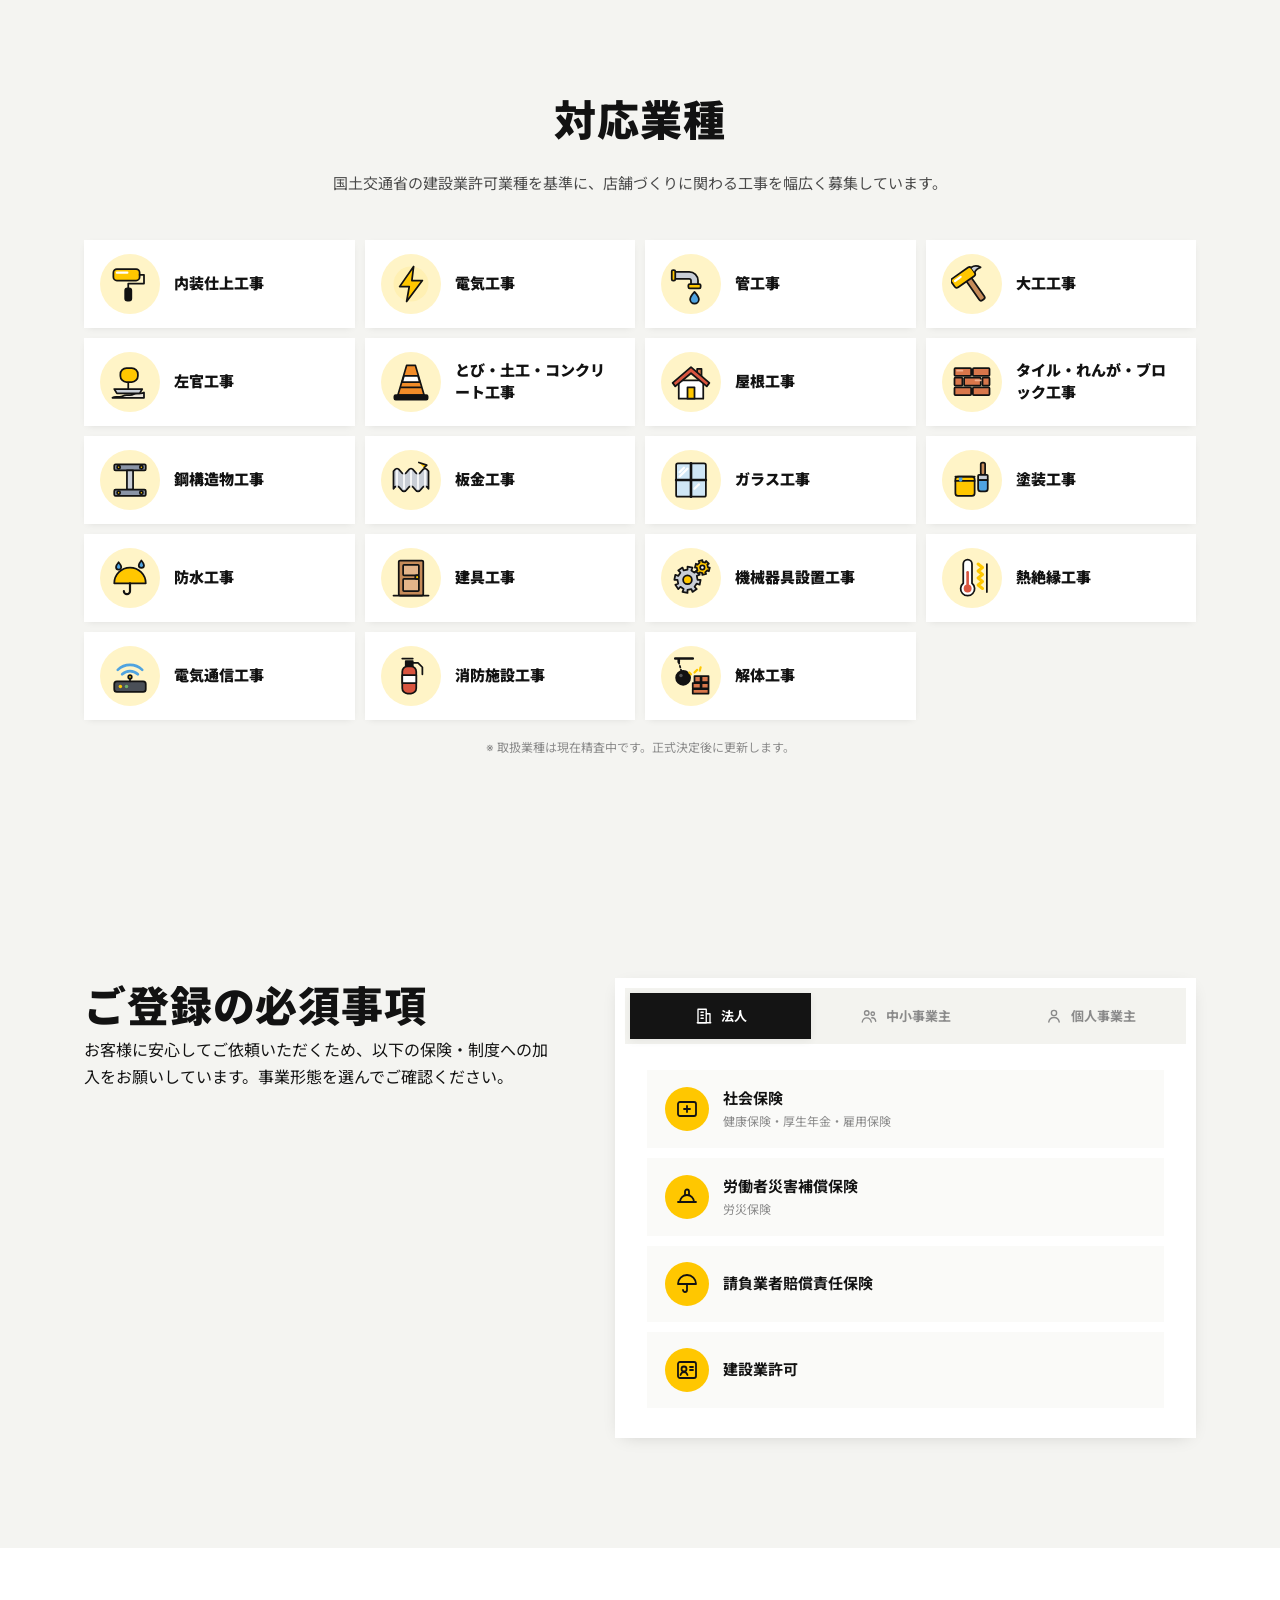
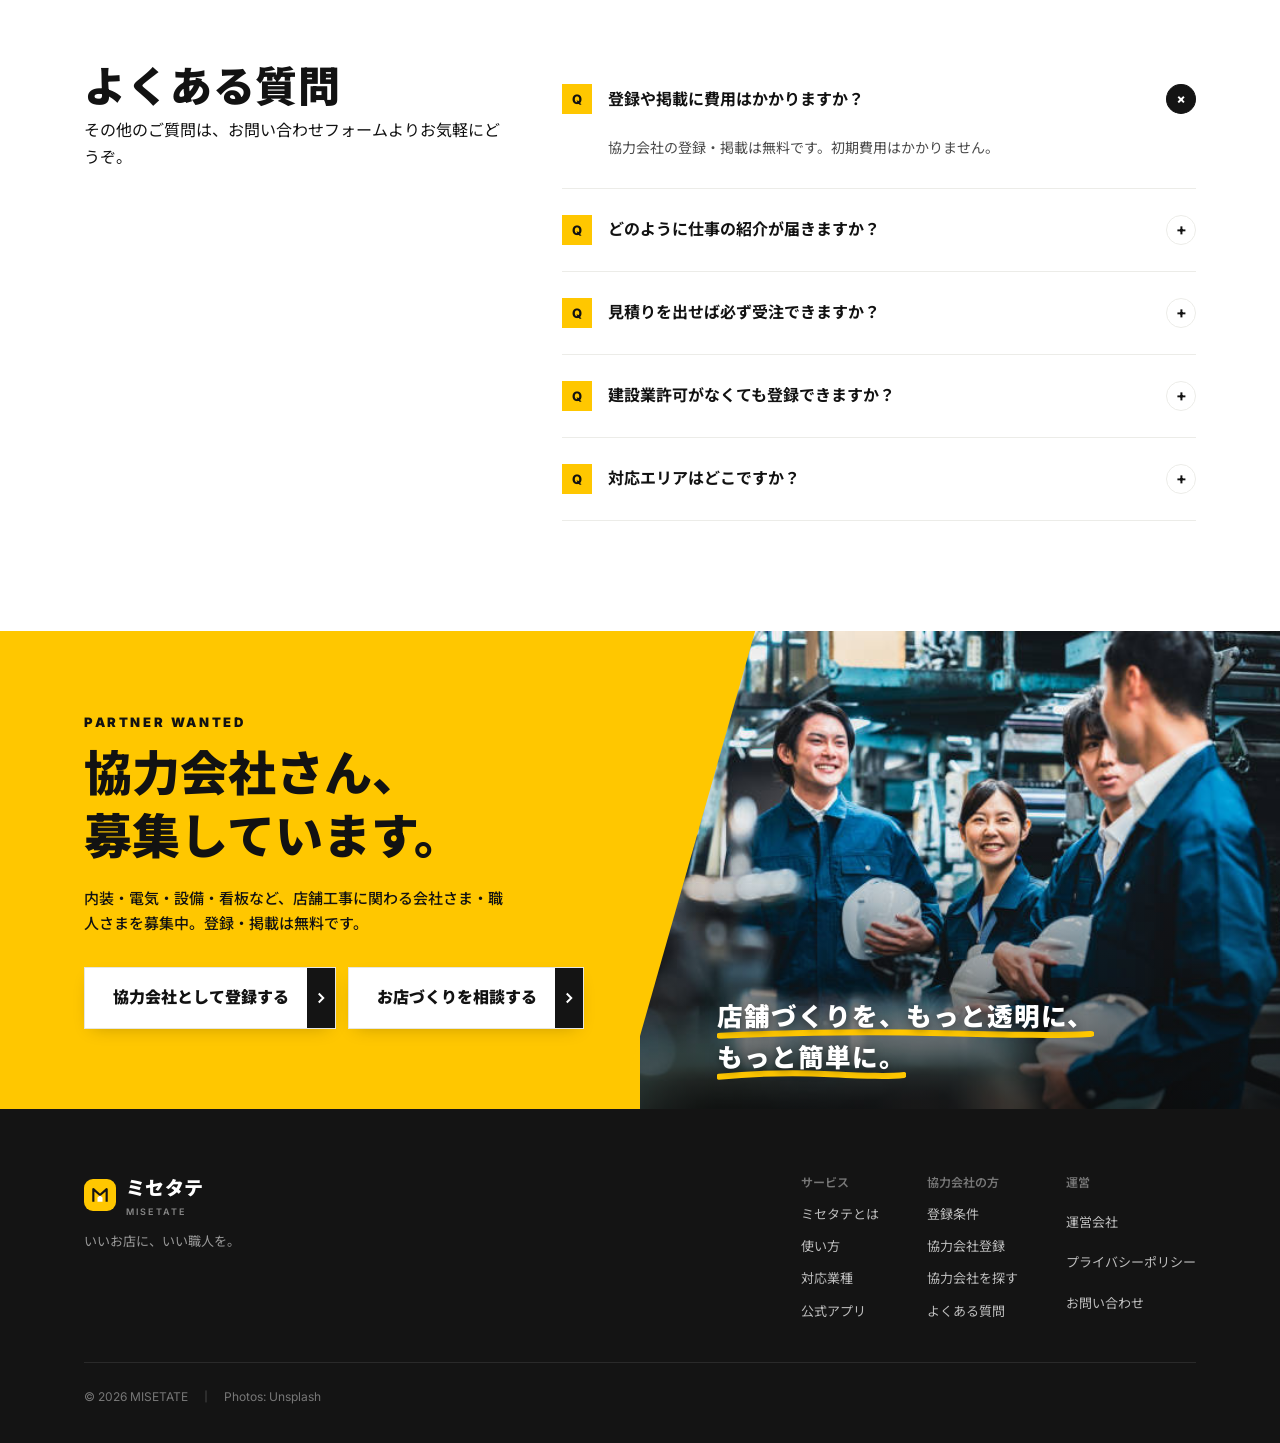
==== commit e6af8d8c: "「信頼できる会社だけ」の写真を職人さんの写真に差し替え Co-Authored-By: Claude Opus 5.5 <noreply@anthropic.com>" ====
--- a/index.html
+++ b/index.html
@@ -8,8 +8,8 @@
 <link rel="preconnect" href="https://fonts.googleapis.com">
 <link rel="preconnect" href="https://fonts.gstatic.com" crossorigin>
 <link href="https://fonts.googleapis.com/css2?family=Inter:wght@400;500;600;700;800;900&family=Noto+Sans+JP:wght@400;500;700;900&display=swap" rel="stylesheet">
-<link rel="stylesheet" href="assets/style.css?v=202610021318">
-<link rel="stylesheet" href="assets/k.css?v=202610021318">
+<link rel="stylesheet" href="assets/style.css?v=202610021321">
+<link rel="stylesheet" href="assets/k.css?v=202610021321">
 </head>
 <body class="site k">
 
@@ -105,7 +105,7 @@
   <div class="k-wrap">
     <h2 class="k-h2 rv">ミセタテで、店舗づくりをもっとスムーズに</h2>
     <div class="k-feats">
-      <div class="k-feat rv"><span class="k-circle big"><img src="assets/img/renovation.jpg" alt="改装工事中の店舗" loading="lazy"></span><h3>信頼できる会社だけ</h3><p>建設業許可や各種保険への加入を<br>確認した協力会社のみをご紹介します。</p></div>
+      <div class="k-feat rv"><span class="k-circle big"><img src="assets/img/craftsman.jpg" alt="腕を組んで立つ職人" loading="lazy" style="object-position:66% 30%"></span><h3>信頼できる会社だけ</h3><p>建設業許可や各種保険への加入を<br>確認した協力会社のみをご紹介します。</p></div>
       <div class="k-feat rv"><span class="k-circle big"><img src="https://images.unsplash.com/photo-1608303588026-884930af2559?auto=format&fit=crop&q=70&w=400&h=400" alt="" loading="lazy"></span><h3>見積比較で、納得の価格に</h3><p>複数社の見積りを並べて比較。<br>費用の内訳が見えるから安心です。</p></div>
       <div class="k-feat rv"><span class="k-circle big"><img src="https://images.unsplash.com/photo-1690622013290-45168b079709?auto=format&fit=crop&q=70&w=400&h=400" alt="" loading="lazy"></span><h3>登録・掲載は無料</h3><p>協力会社の方は無料でご登録OK。<br>営業しなくても募集が届きます。</p></div>
     </div>
@@ -303,7 +303,7 @@
   </div>
 </footer>
 
-<script src="assets/icons.js?v=202610021318"></script>
+<script src="assets/icons.js?v=202610021321"></script>
 <script>
 const hdr=document.getElementById('hdr');
 document.querySelectorAll('.req-tabs button').forEach(b=>b.addEventListener('click',()=>{
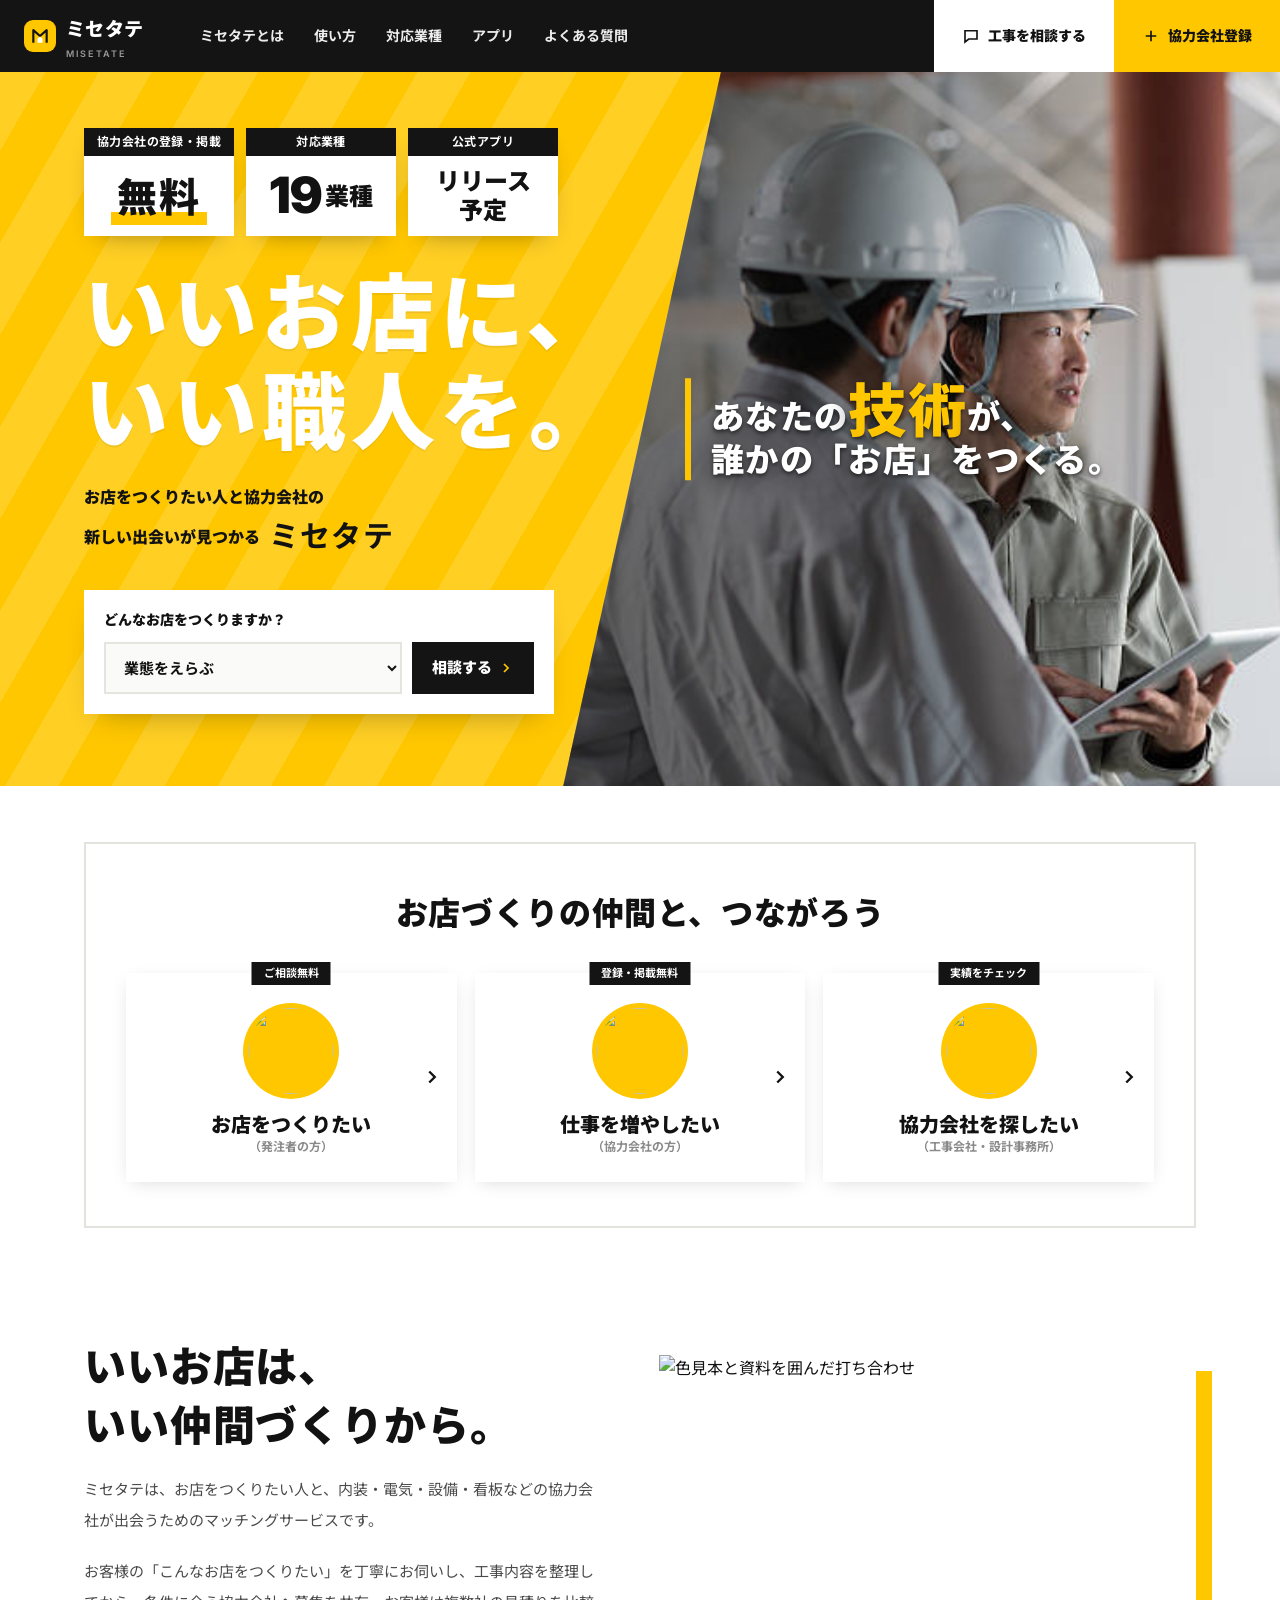
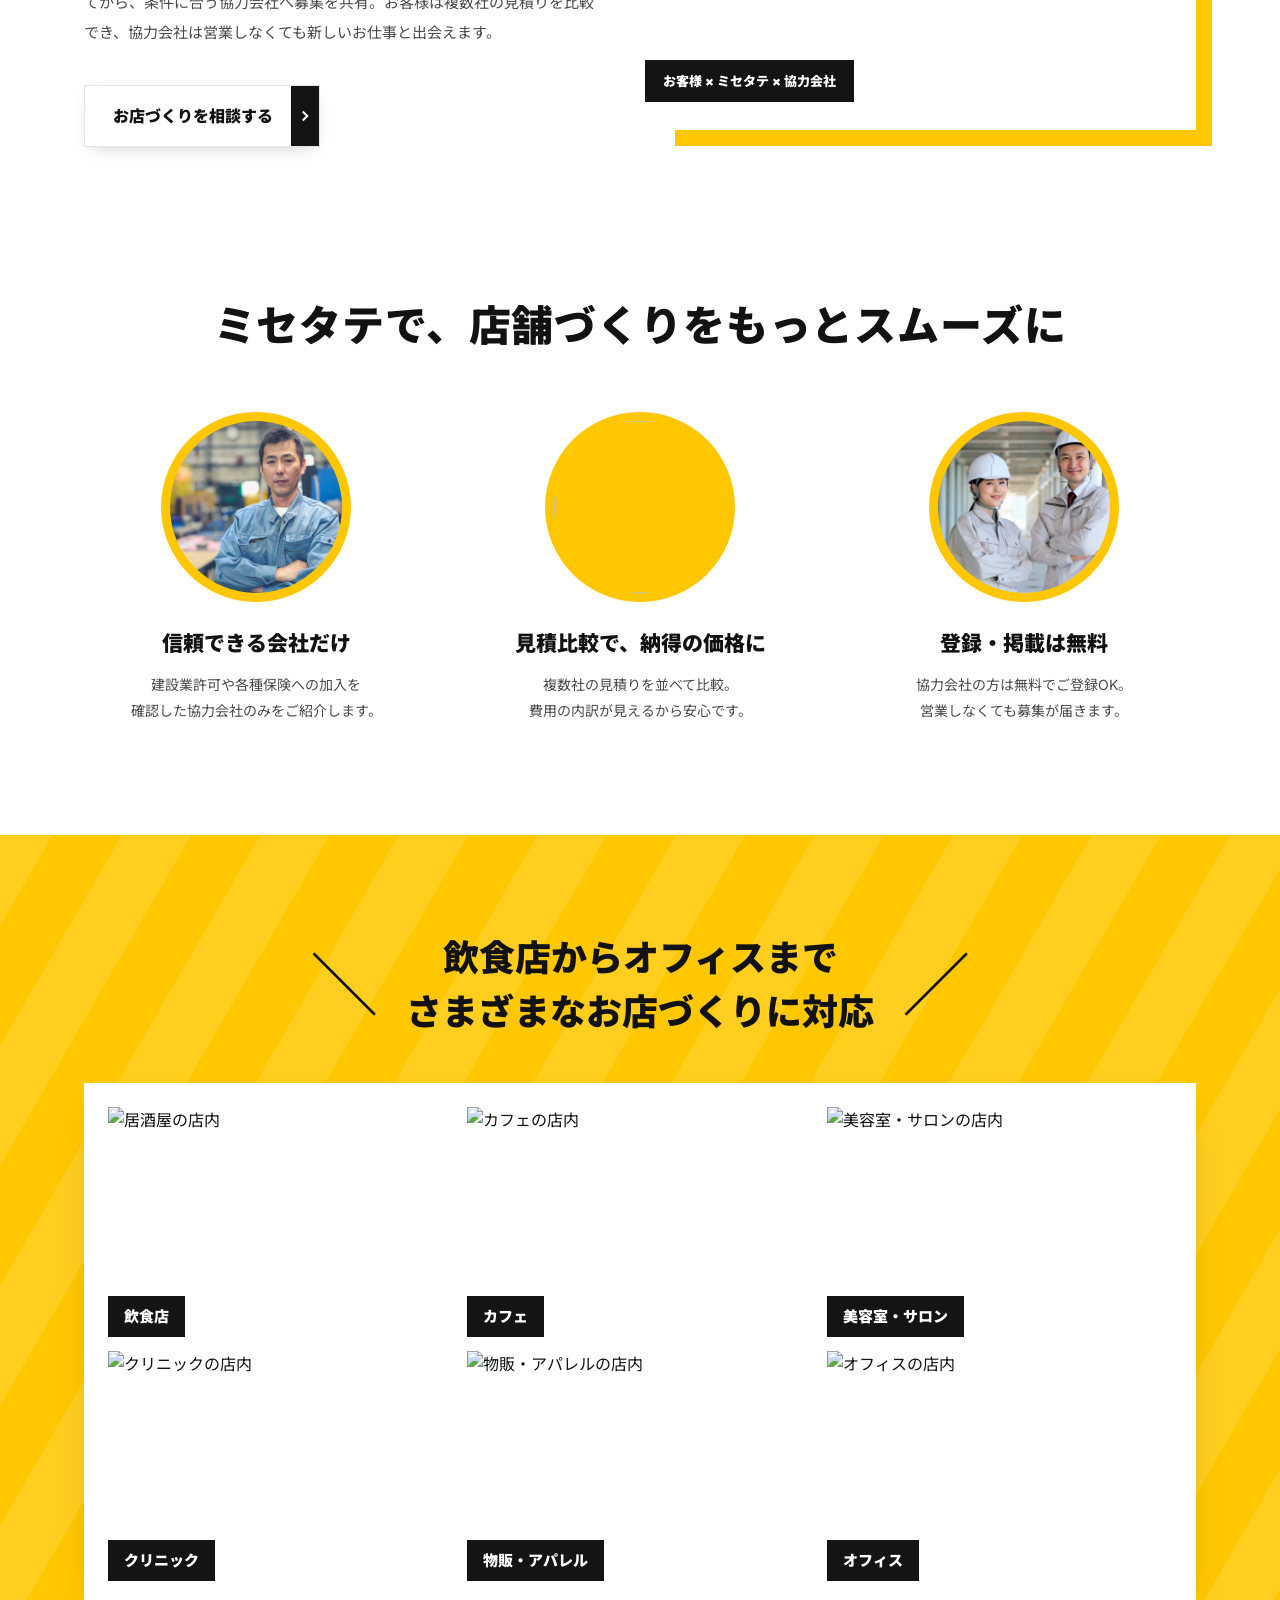
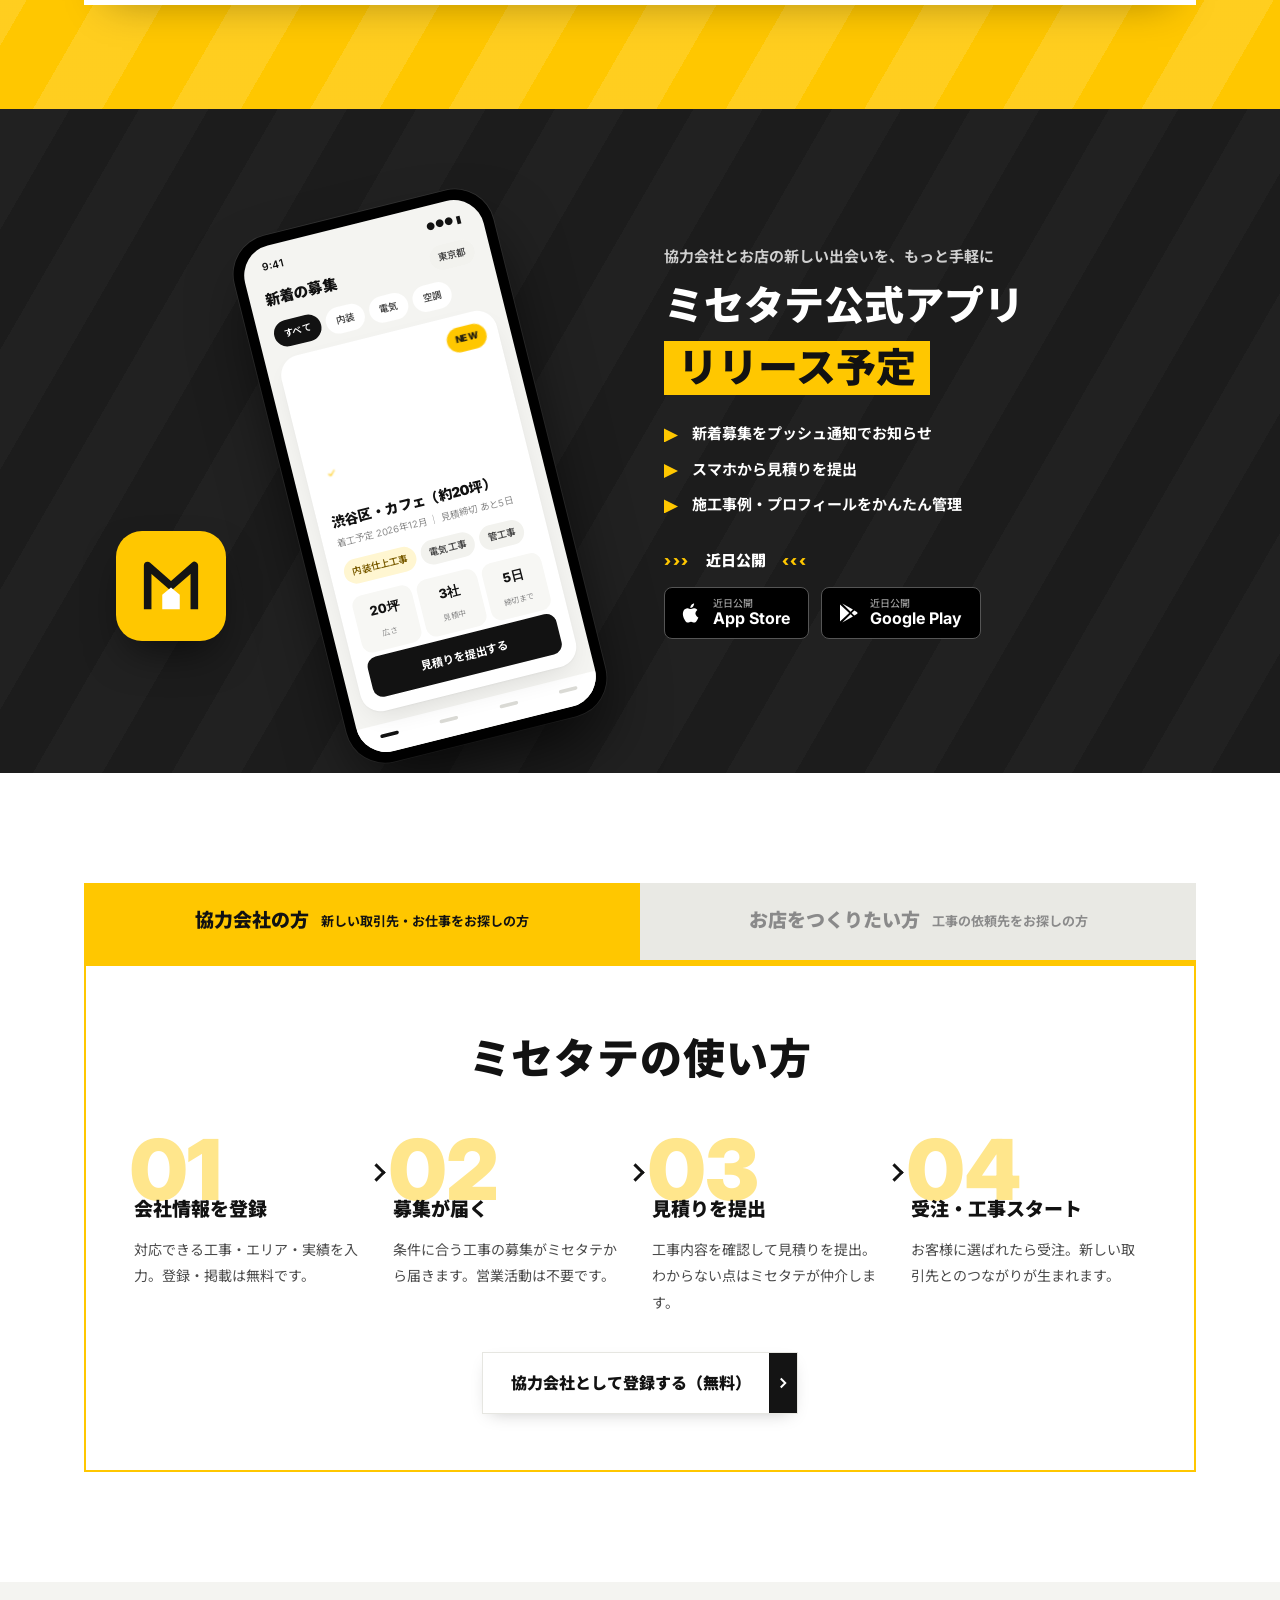
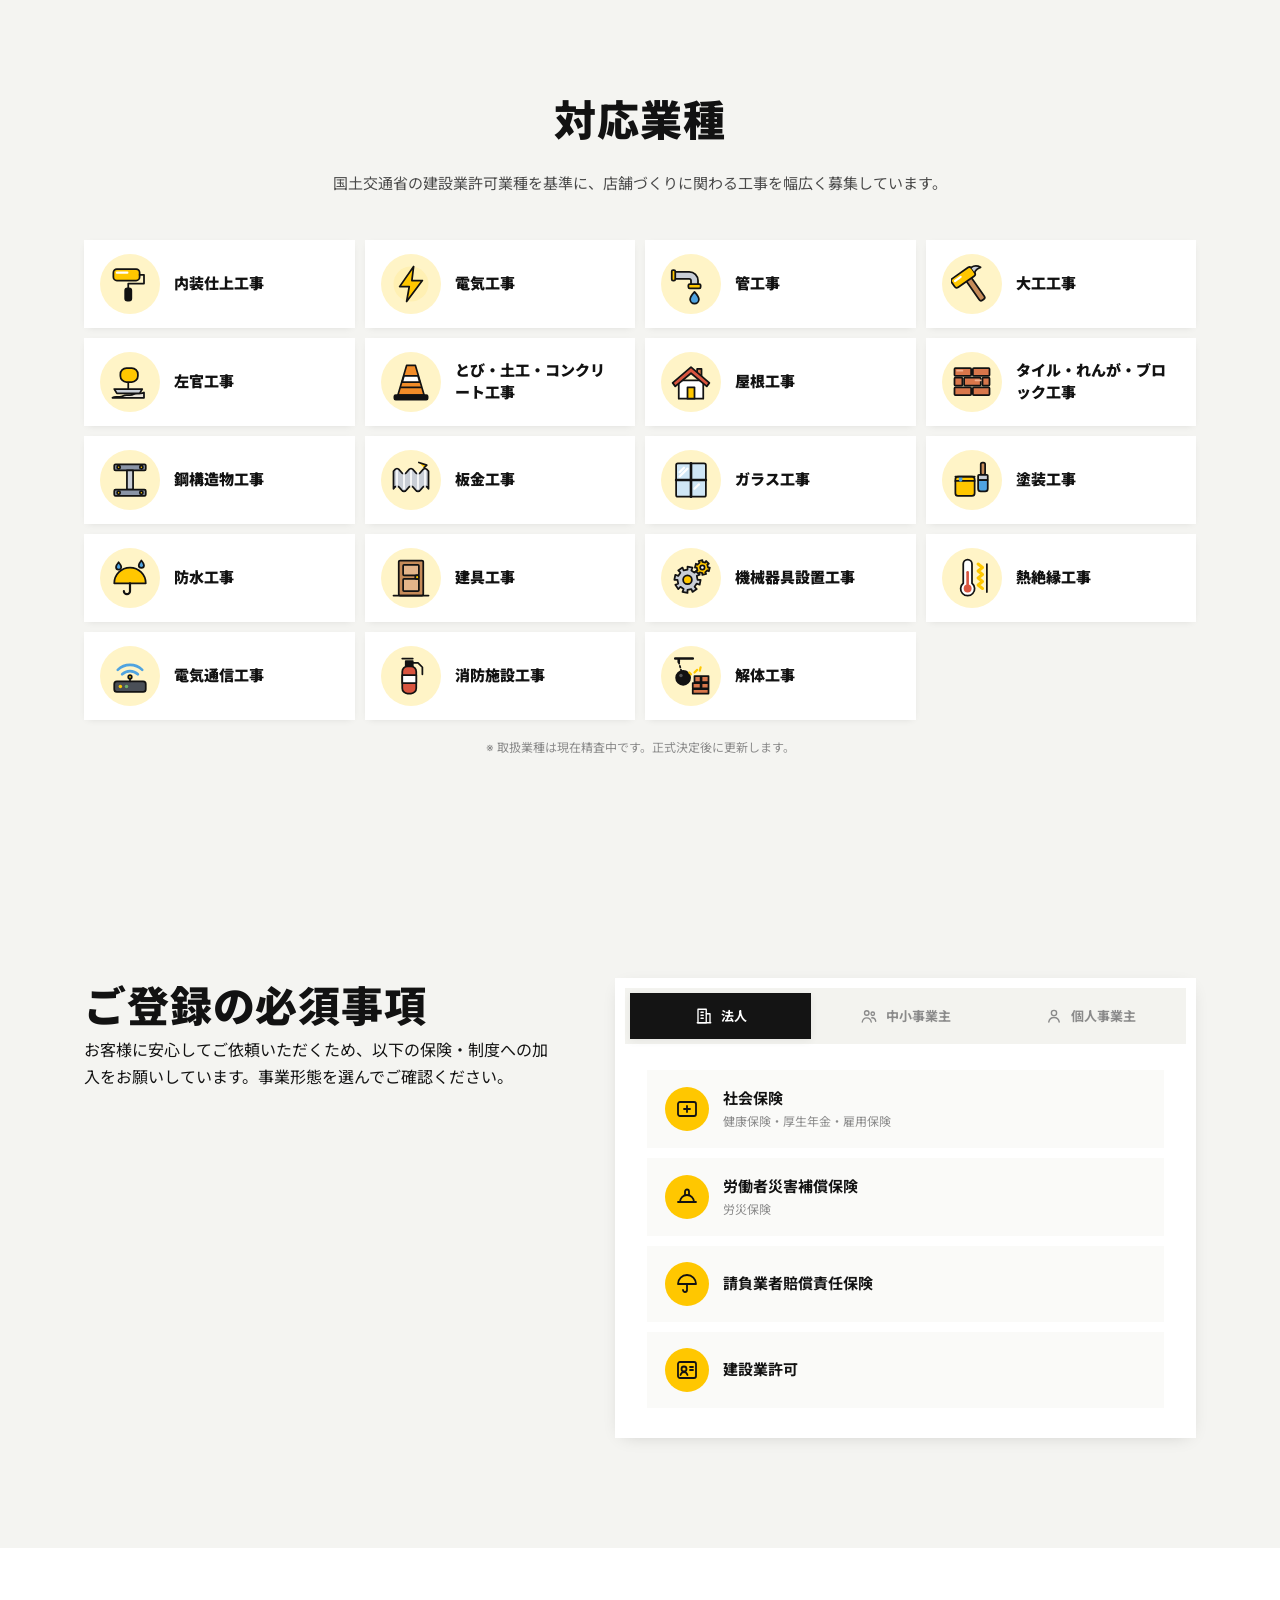
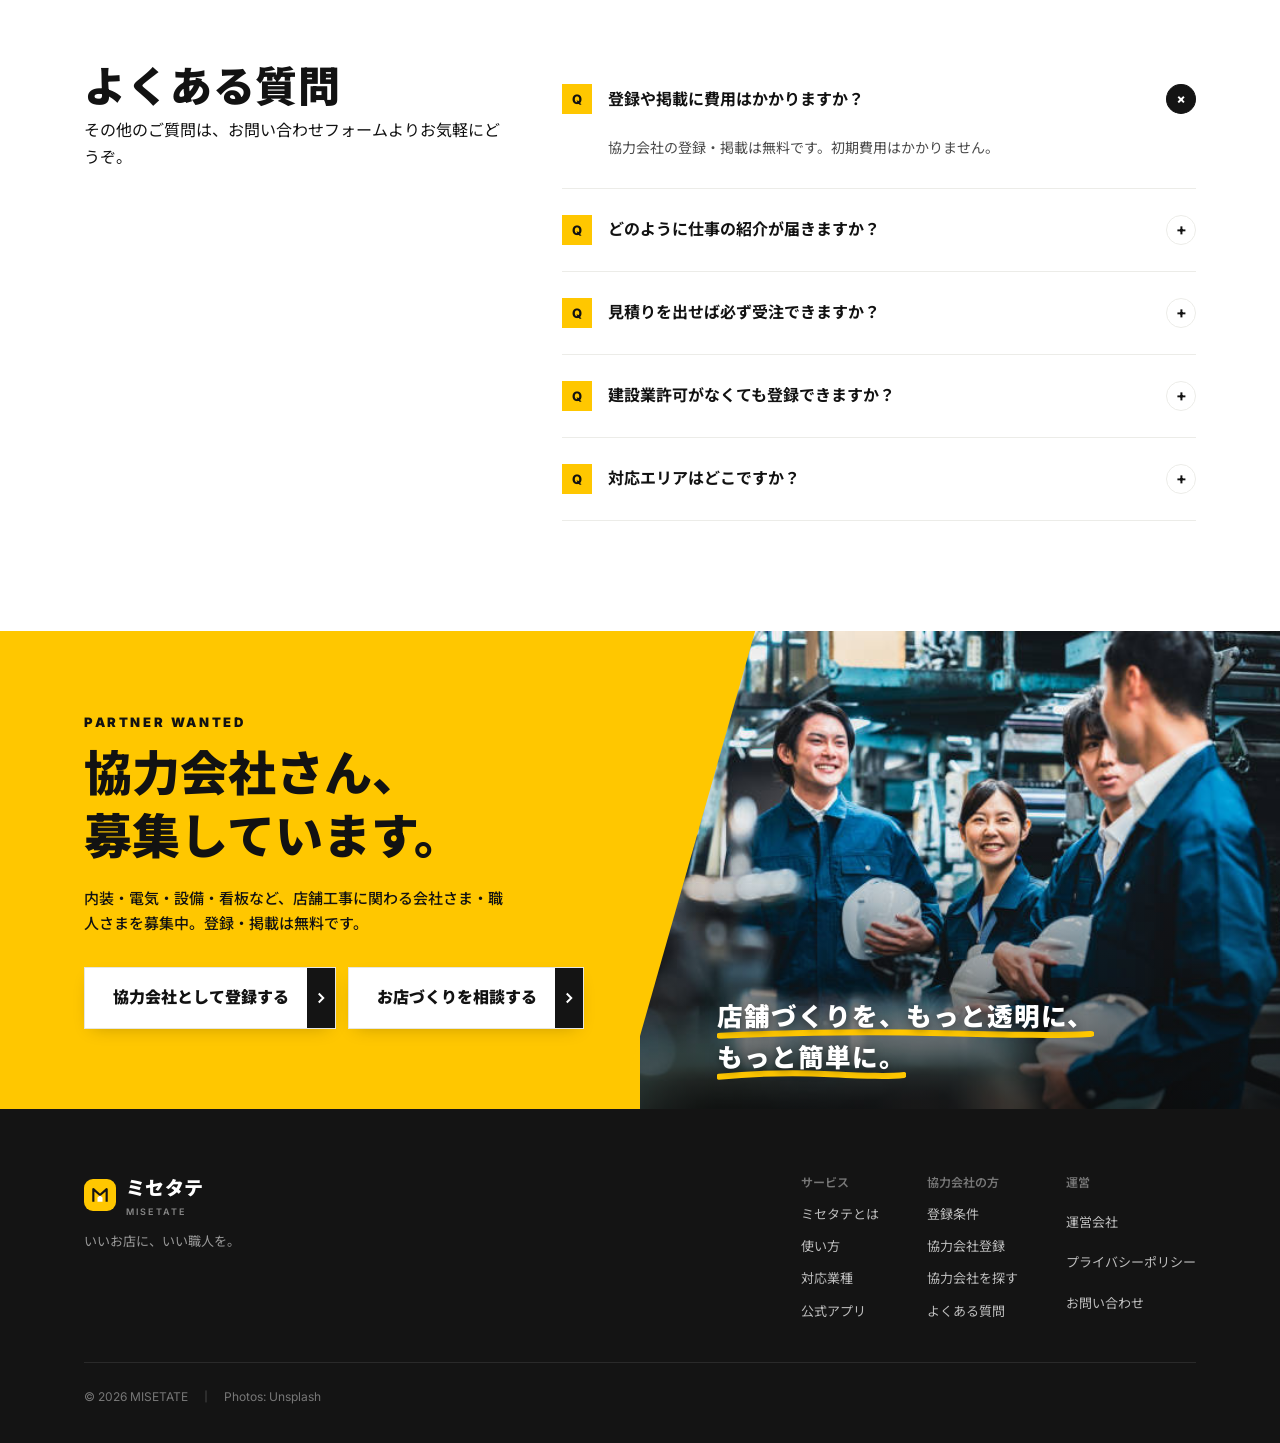
==== commit beaf9a74: "「登録・掲載は無料」の写真を差し替え Co-Authored-By: Claude Opus 5.5 <noreply@anthropic.com>" ====
--- a/index.html
+++ b/index.html
@@ -8,8 +8,8 @@
 <link rel="preconnect" href="https://fonts.googleapis.com">
 <link rel="preconnect" href="https://fonts.gstatic.com" crossorigin>
 <link href="https://fonts.googleapis.com/css2?family=Inter:wght@400;500;600;700;800;900&family=Noto+Sans+JP:wght@400;500;700;900&display=swap" rel="stylesheet">
-<link rel="stylesheet" href="assets/style.css?v=202610021321">
-<link rel="stylesheet" href="assets/k.css?v=202610021321">
+<link rel="stylesheet" href="assets/style.css?v=202610021324">
+<link rel="stylesheet" href="assets/k.css?v=202610021324">
 </head>
 <body class="site k">
 
@@ -107,7 +107,7 @@
     <div class="k-feats">
       <div class="k-feat rv"><span class="k-circle big"><img src="assets/img/craftsman.jpg" alt="腕を組んで立つ職人" loading="lazy" style="object-position:66% 30%"></span><h3>信頼できる会社だけ</h3><p>建設業許可や各種保険への加入を<br>確認した協力会社のみをご紹介します。</p></div>
       <div class="k-feat rv"><span class="k-circle big"><img src="https://images.unsplash.com/photo-1608303588026-884930af2559?auto=format&fit=crop&q=70&w=400&h=400" alt="" loading="lazy"></span><h3>見積比較で、納得の価格に</h3><p>複数社の見積りを並べて比較。<br>費用の内訳が見えるから安心です。</p></div>
-      <div class="k-feat rv"><span class="k-circle big"><img src="https://images.unsplash.com/photo-1690622013290-45168b079709?auto=format&fit=crop&q=70&w=400&h=400" alt="" loading="lazy"></span><h3>登録・掲載は無料</h3><p>協力会社の方は無料でご登録OK。<br>営業しなくても募集が届きます。</p></div>
+      <div class="k-feat rv"><span class="k-circle big"><img src="assets/img/two-workers.jpg" alt="ヘルメット姿の職人2人" loading="lazy" style="object-position:55% 20%"></span><h3>登録・掲載は無料</h3><p>協力会社の方は無料でご登録OK。<br>営業しなくても募集が届きます。</p></div>
     </div>
   </div>
 </section>
@@ -303,7 +303,7 @@
   </div>
 </footer>
 
-<script src="assets/icons.js?v=202610021321"></script>
+<script src="assets/icons.js?v=202610021324"></script>
 <script>
 const hdr=document.getElementById('hdr');
 document.querySelectorAll('.req-tabs button').forEach(b=>b.addEventListener('click',()=>{
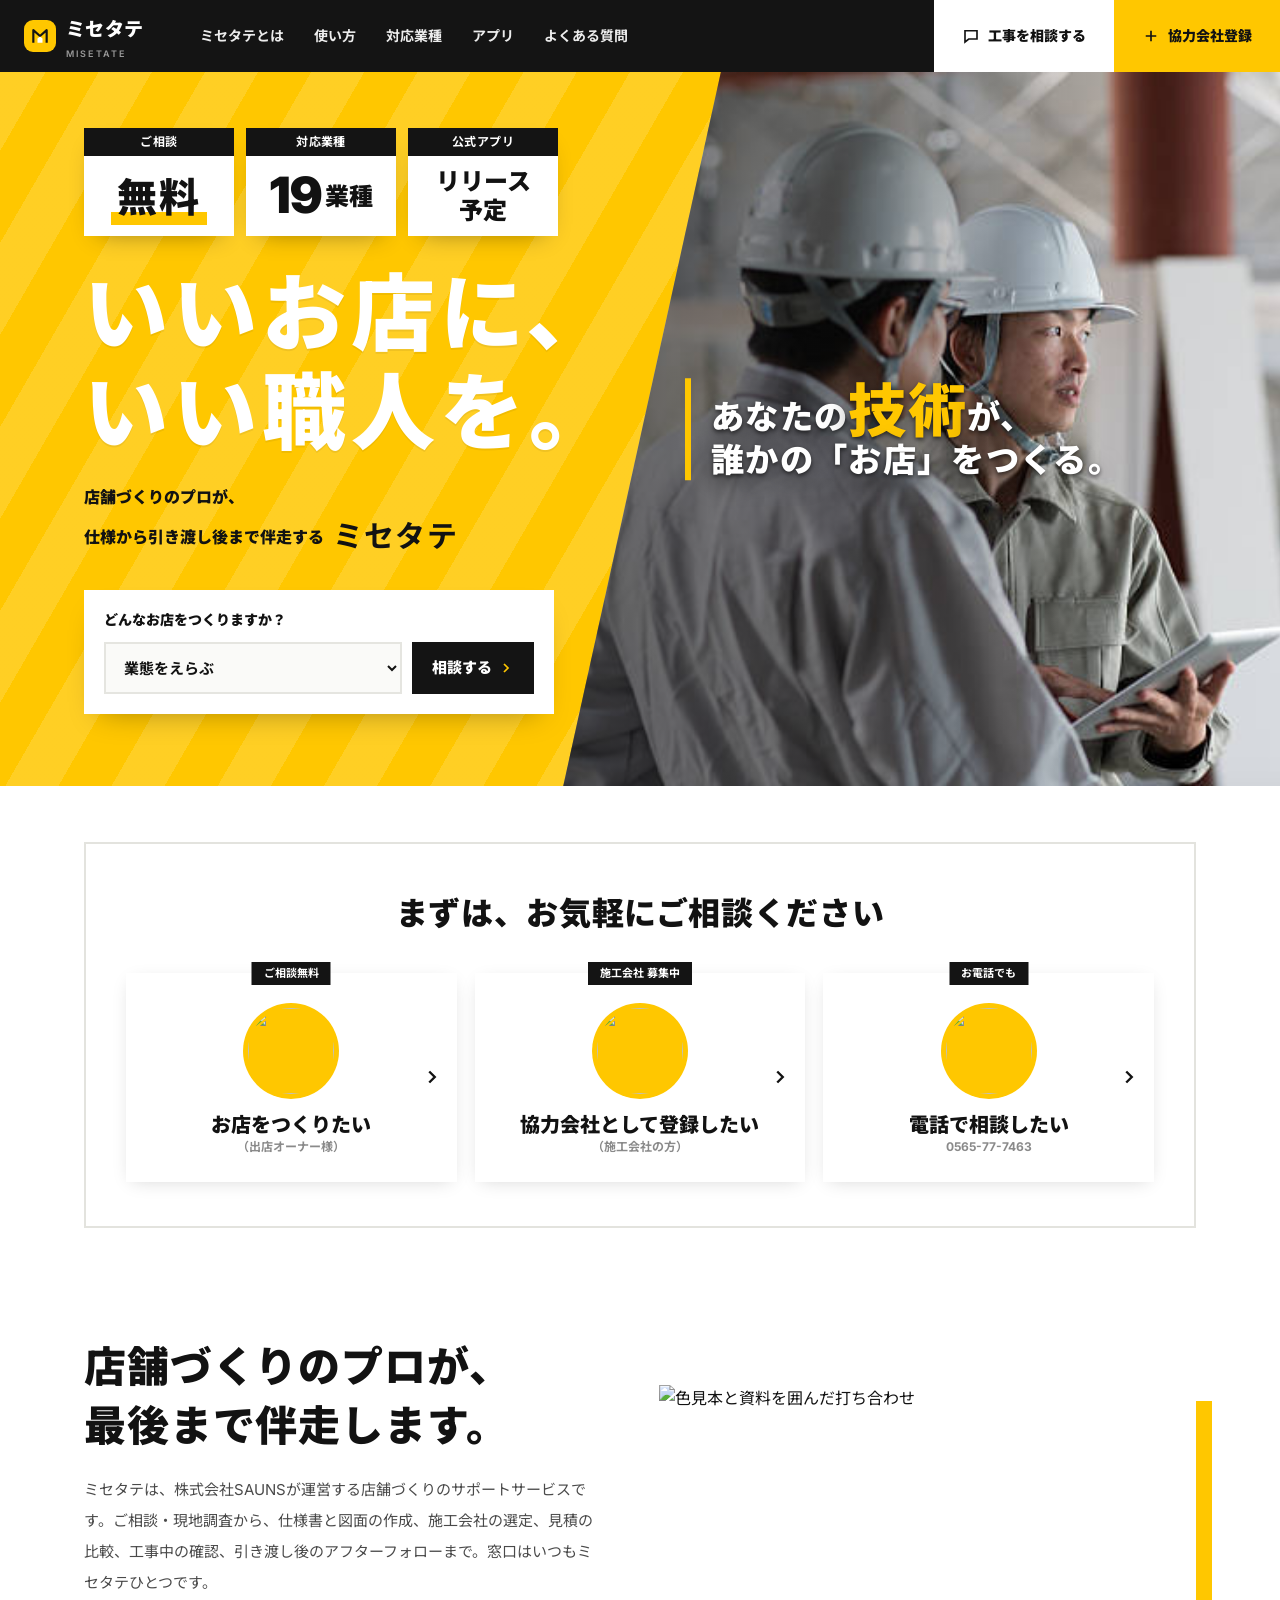
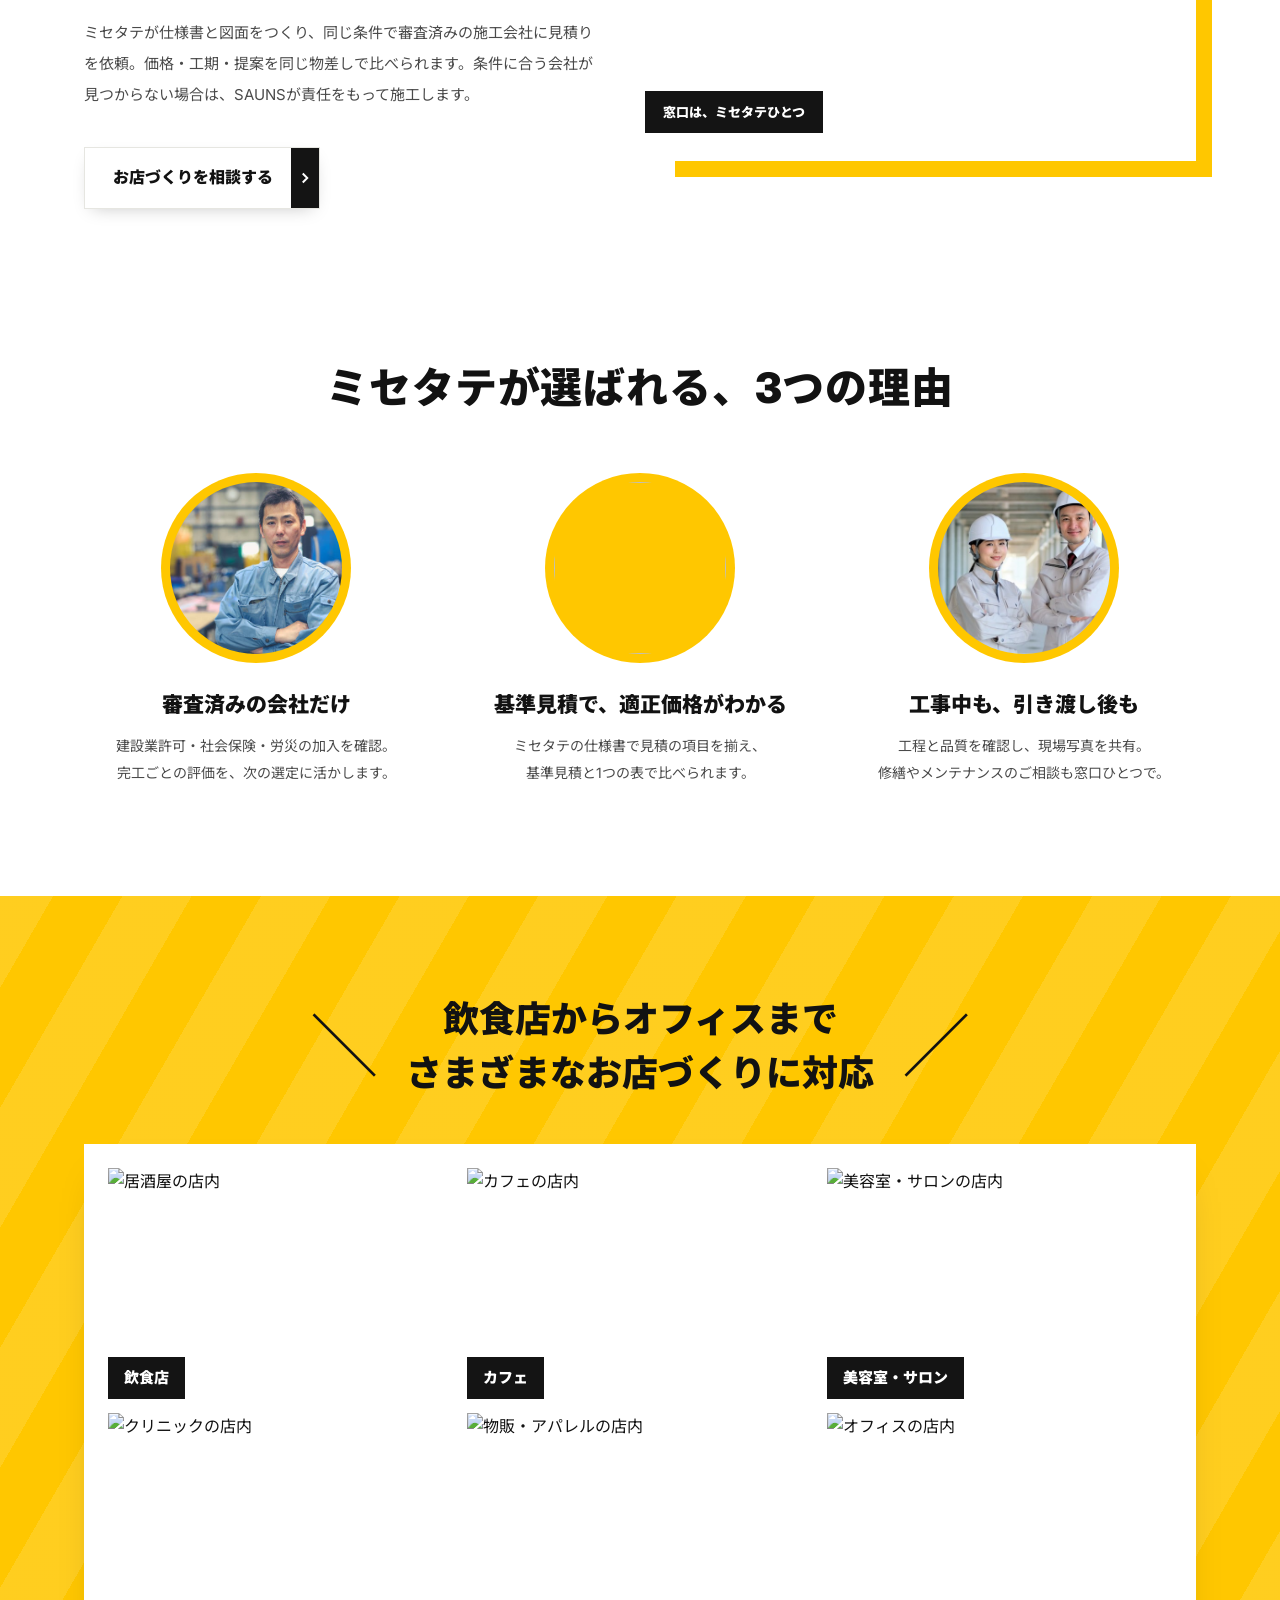
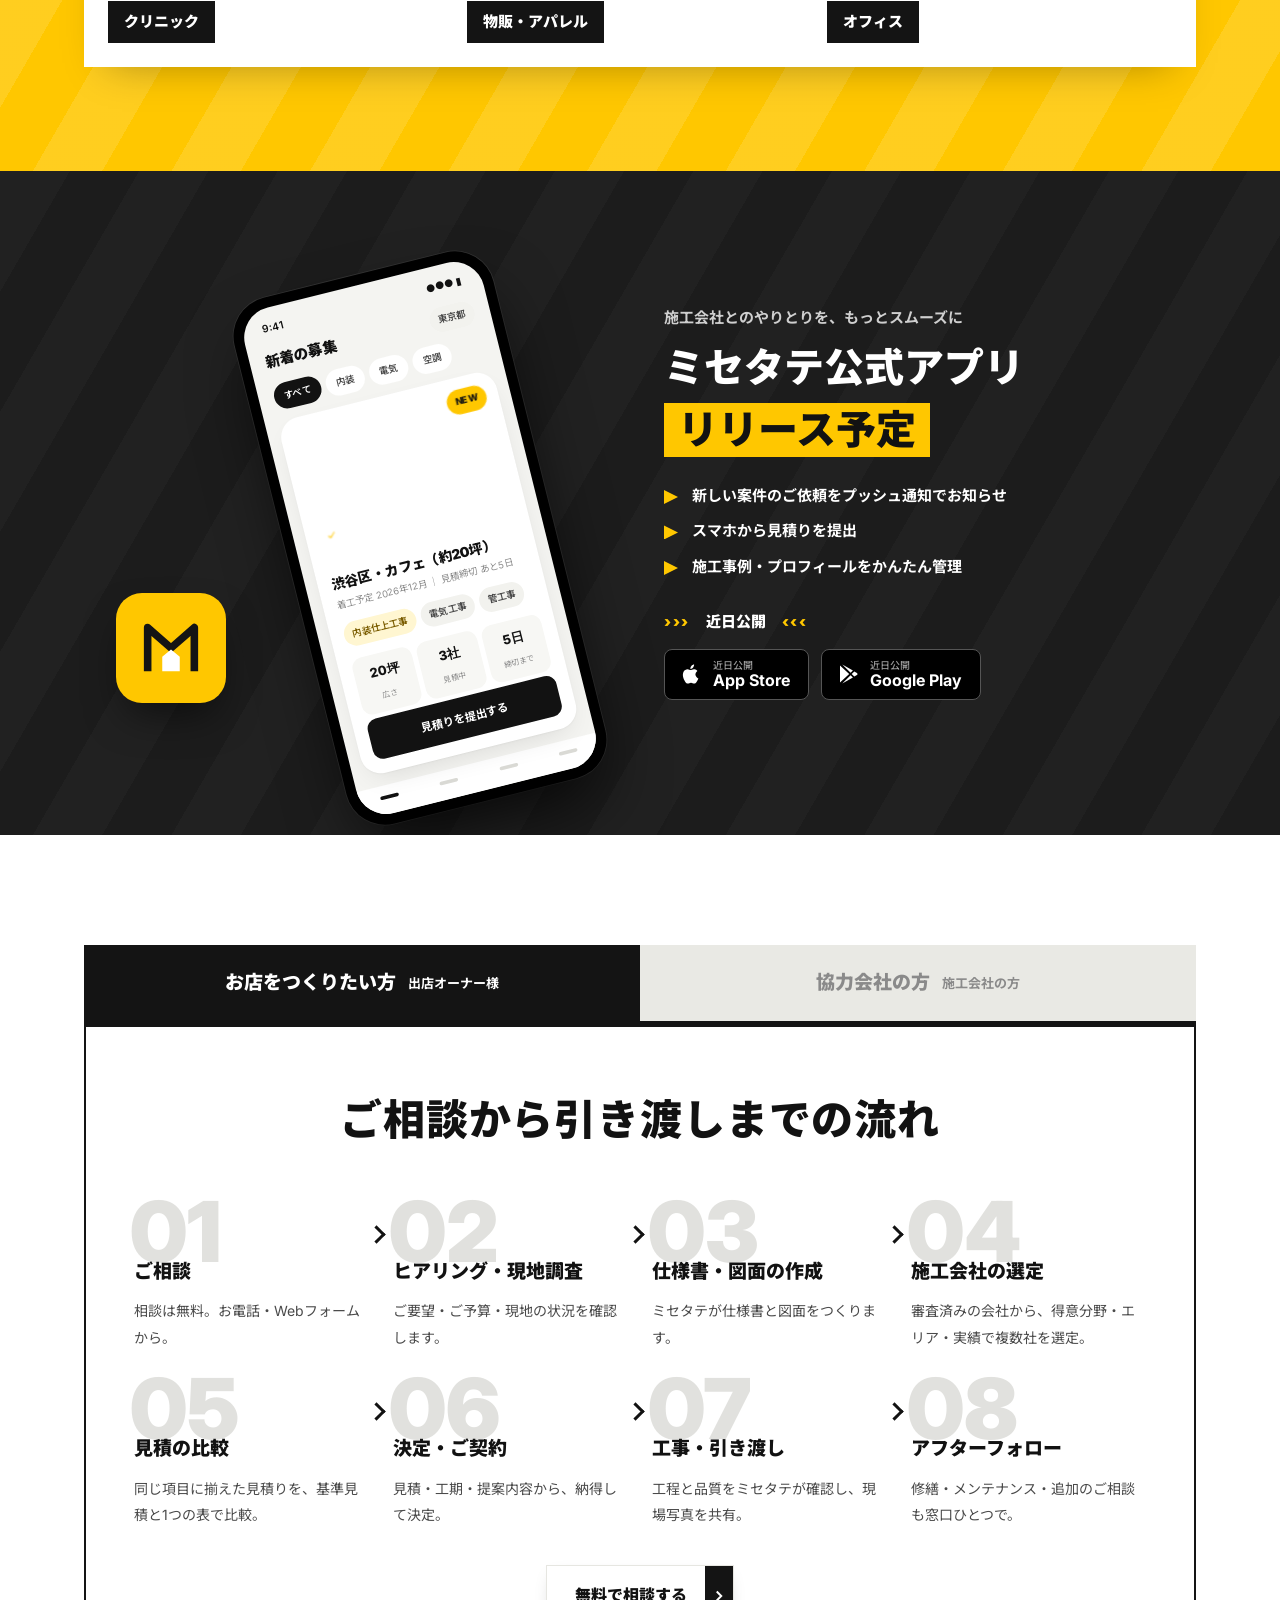
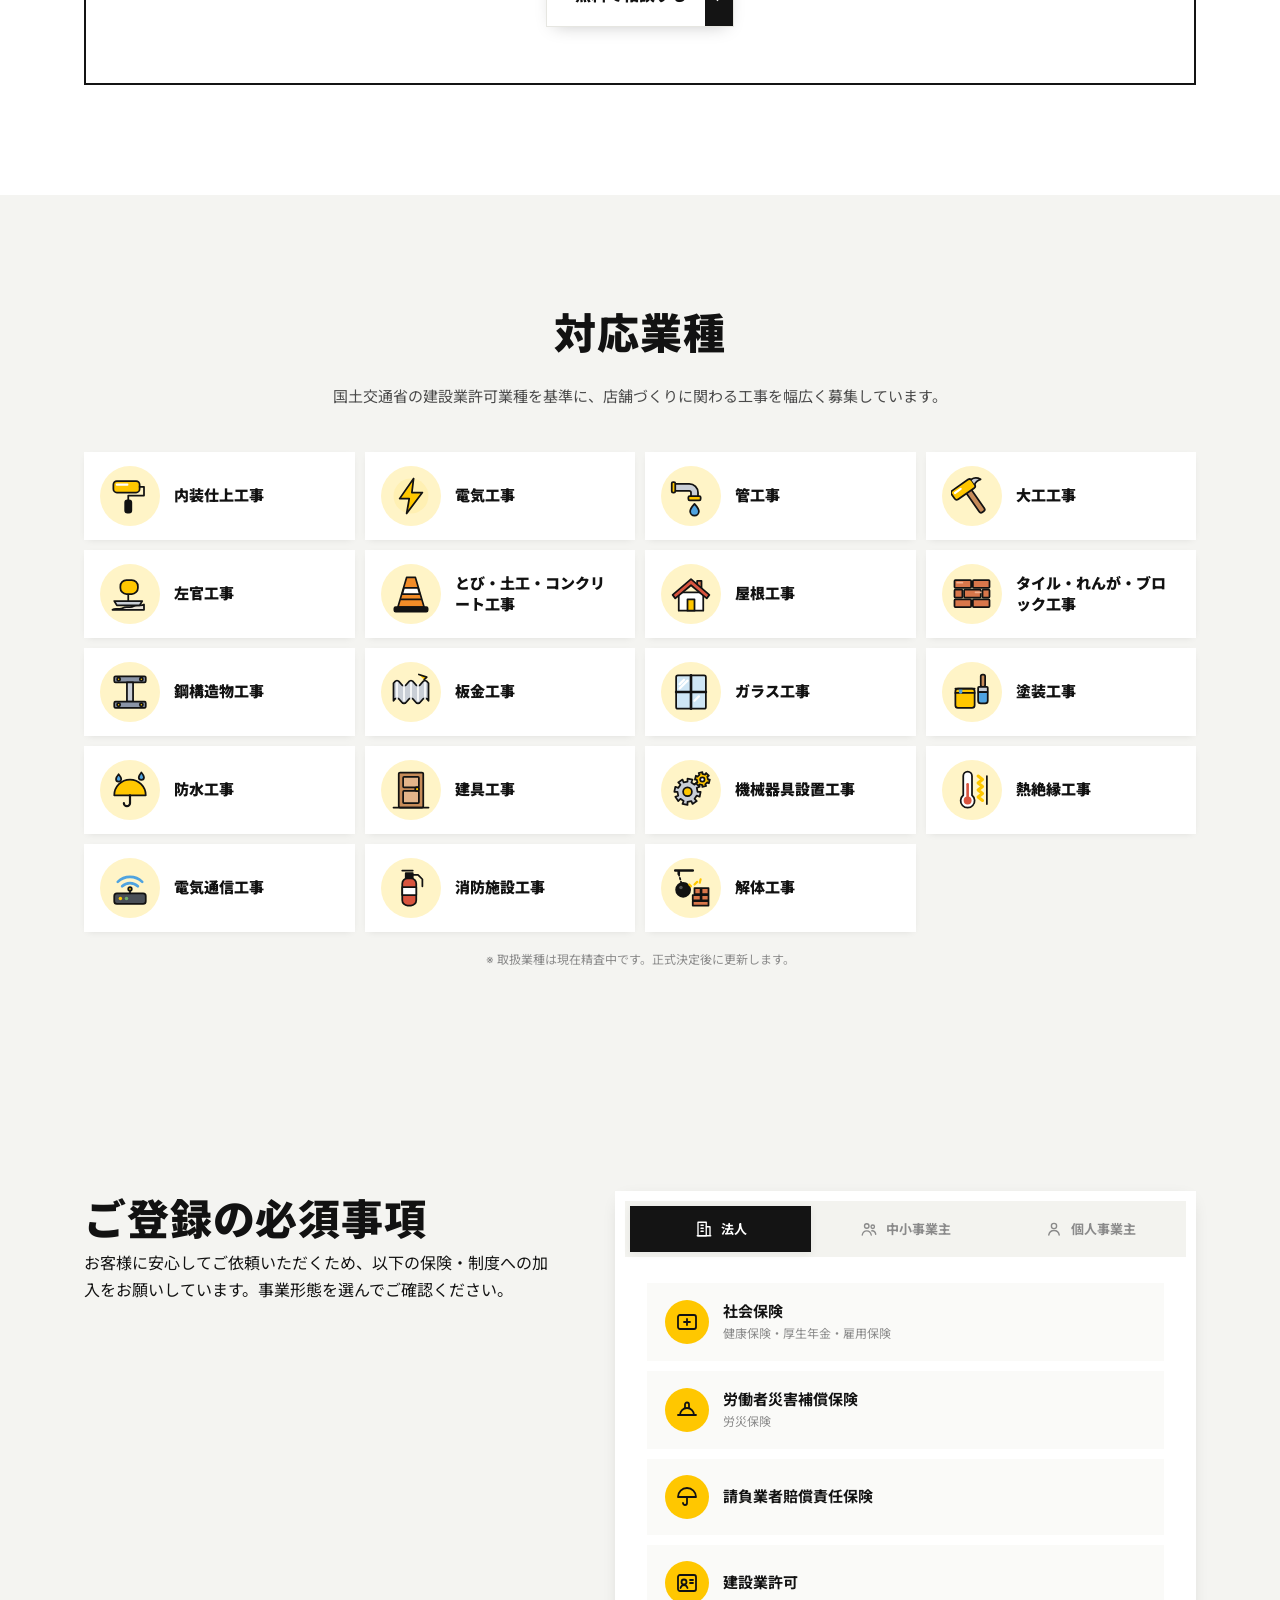
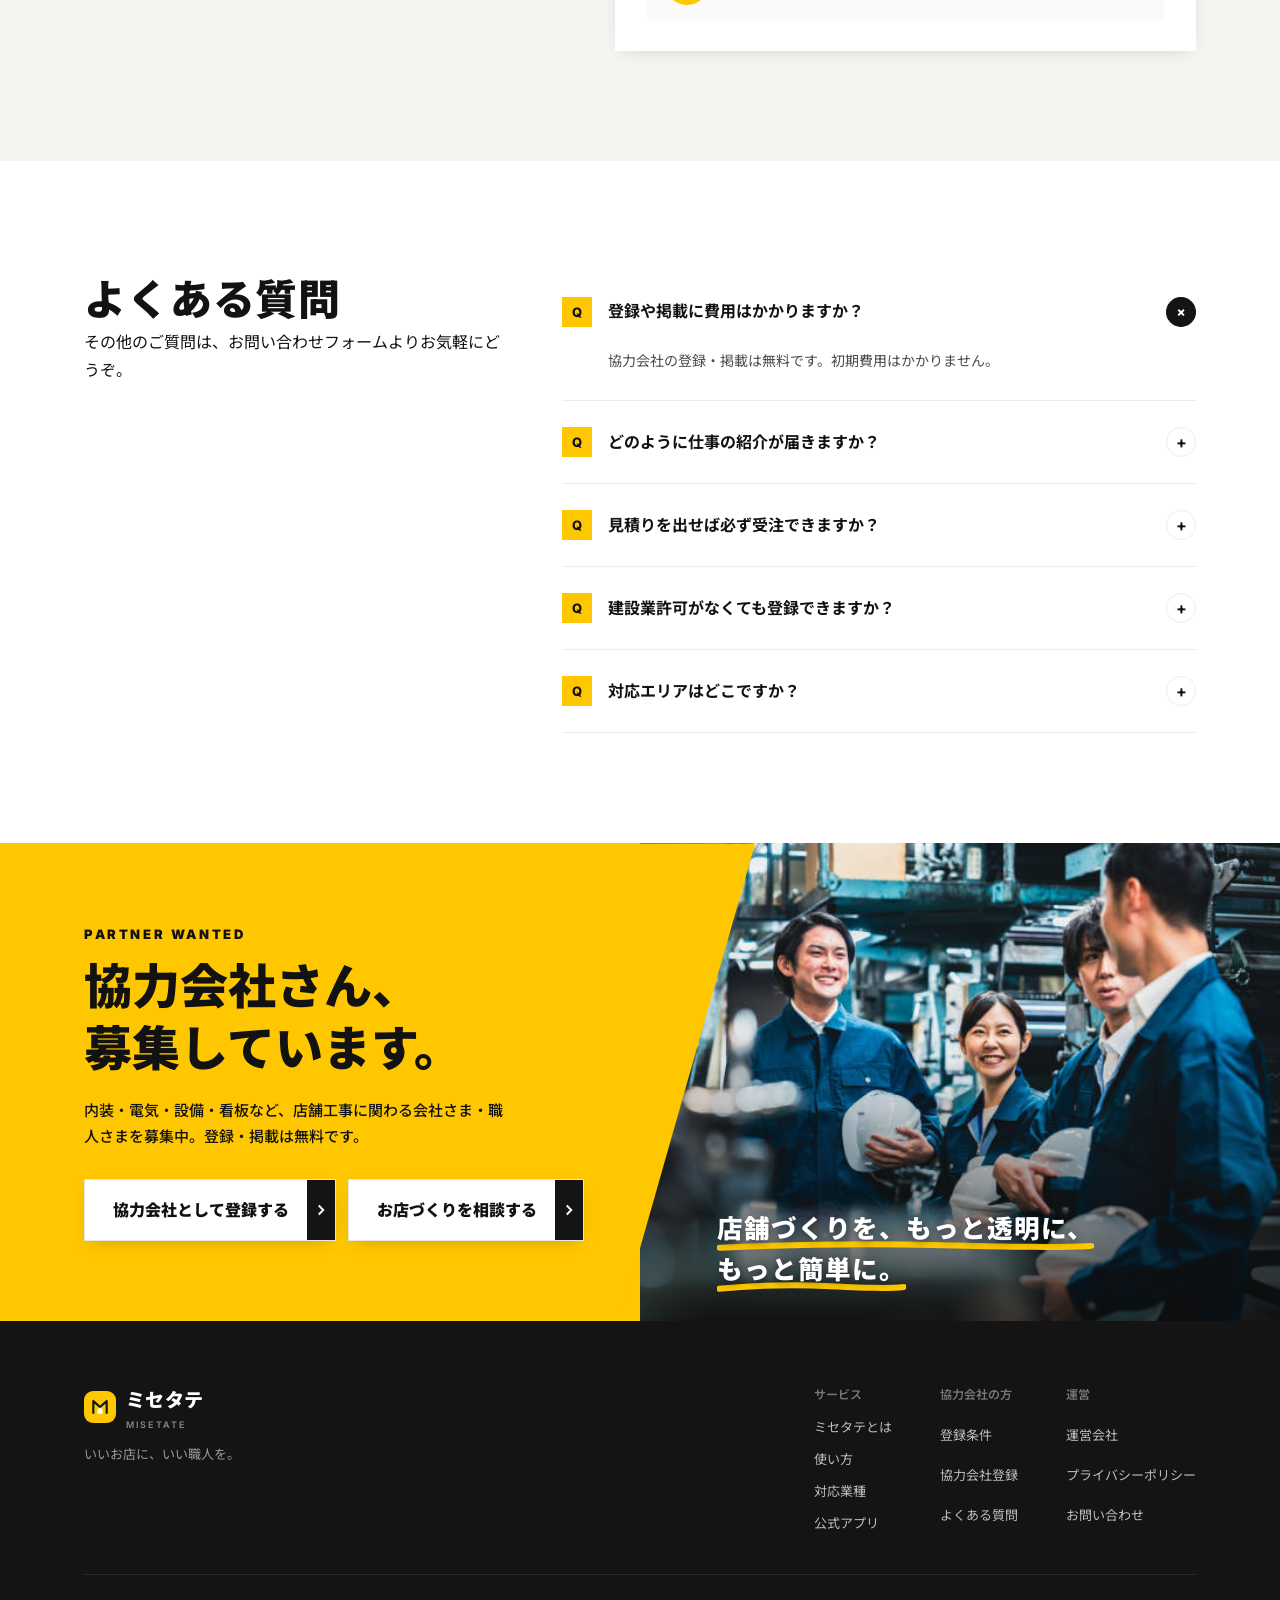
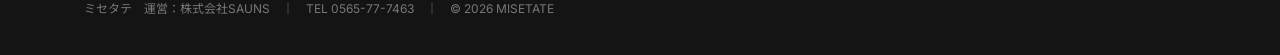
==== commit 501e2e2b: "マッチングサービス的な表記をやめ、SAUNSの提案資料に沿った「伴走型」の文言に変更 - 「マッチング」「出会い」「仲間」などの表現を削除 - 仕様書・基準見積・審査済み・窓口ひとつ・責任施工を軸に紹" ====
--- a/index.html
+++ b/index.html
@@ -3,13 +3,13 @@
 <head>
 <meta charset="utf-8">
 <meta name="viewport" content="width=device-width, initial-scale=1">
-<title>ミセタテ｜店舗づくりのマッチングサービス</title>
-<meta name="description" content="ミセタテは、店舗をつくりたい人と信頼できる協力会社をつなぐマッチングサービスです。">
+<title>ミセタテ｜店舗づくりを、もっと透明に、もっと簡単に。</title>
+<meta name="description" content="ミセタテは、店舗づくりのプロが仕様書・図面づくりから施工会社の選定、工事、引き渡し後まで伴走するサービスです。審査済みの施工会社から、同じ条件の見積りで比べられます。運営：株式会社SAUNS">
 <link rel="preconnect" href="https://fonts.googleapis.com">
 <link rel="preconnect" href="https://fonts.gstatic.com" crossorigin>
 <link href="https://fonts.googleapis.com/css2?family=Inter:wght@400;500;600;700;800;900&family=Noto+Sans+JP:wght@400;500;700;900&display=swap" rel="stylesheet">
-<link rel="stylesheet" href="assets/style.css?v=202610021324">
-<link rel="stylesheet" href="assets/k.css?v=202610021324">
+<link rel="stylesheet" href="assets/style.css?v=202610091027">
+<link rel="stylesheet" href="assets/k.css?v=202610091027">
 </head>
 <body class="site k">
 
@@ -39,12 +39,12 @@
   </div>
   <div class="k-wrap k-hero-in">
     <div class="k-badges">
-      <div class="k-badge"><span class="k-badge-top">協力会社の登録・掲載</span><b class="k-badge-big">無料</b></div>
+      <div class="k-badge"><span class="k-badge-top">ご相談</span><b class="k-badge-big">無料</b></div>
       <div class="k-badge"><span class="k-badge-top">対応業種</span><b class="k-badge-big"><em>19</em>業種</b></div>
       <div class="k-badge"><span class="k-badge-top">公式アプリ</span><b class="k-badge-big sm">リリース<br>予定</b></div>
     </div>
     <h1>いいお店に、<br>いい職人を。</h1>
-    <p class="k-hero-sub">お店をつくりたい人と協力会社の<br>新しい出会いが見つかる <b>ミセタテ</b></p>
+    <p class="k-hero-sub">店舗づくりのプロが、<br>仕様から引き渡し後まで伴走する <b>ミセタテ</b></p>
     <form class="k-search" action="consult.html">
       <label for="k-shop">どんなお店をつくりますか？</label>
       <div class="k-search-row">
@@ -59,24 +59,24 @@
 <section class="k-purpose-sec">
   <div class="k-wrap">
     <div class="k-purpose-box rv">
-      <h2 class="k-h2">お店づくりの仲間と、つながろう</h2>
+      <h2 class="k-h2">まずは、お気軽にご相談ください</h2>
       <div class="k-purpose-grid">
       <a class="k-purpose" href="consult.html">
         <span class="k-tag">ご相談無料</span>
         <span class="k-circle"><img src="https://images.unsplash.com/photo-1753351052363-53ce102830eb?auto=format&fit=crop&q=70&w=300&h=300" alt="" loading="lazy"></span>
-        <span class="k-ptitle">お店をつくりたい<small>（発注者の方）</small></span>
+        <span class="k-ptitle">お店をつくりたい<small>（出店オーナー様）</small></span>
         <i><svg viewBox="0 0 24 24" fill="none" stroke="currentColor" stroke-width="2.6"><path d="m9 6 6 6-6 6"/></svg></i>
       </a>
       <a class="k-purpose" href="register.html">
-        <span class="k-tag">登録・掲載無料</span>
+        <span class="k-tag">施工会社 募集中</span>
         <span class="k-circle"><img src="https://images.unsplash.com/photo-1779031242528-da09f3af18c7?auto=format&fit=crop&q=70&w=300&h=300" alt="" loading="lazy"></span>
-        <span class="k-ptitle">仕事を増やしたい<small>（協力会社の方）</small></span>
+        <span class="k-ptitle">協力会社として登録したい<small>（施工会社の方）</small></span>
         <i><svg viewBox="0 0 24 24" fill="none" stroke="currentColor" stroke-width="2.6"><path d="m9 6 6 6-6 6"/></svg></i>
       </a>
-      <a class="k-purpose" href="partners.html">
-        <span class="k-tag">実績をチェック</span>
+      <a class="k-purpose" href="tel:0565777463">
+        <span class="k-tag">お電話でも</span>
         <span class="k-circle"><img src="https://images.unsplash.com/photo-1608303588026-884930af2559?auto=format&fit=crop&q=70&w=300&h=300" alt="" loading="lazy"></span>
-        <span class="k-ptitle">協力会社を探したい<small>（工事会社・設計事務所）</small></span>
+        <span class="k-ptitle">電話で相談したい<small>0565-77-7463</small></span>
         <i><svg viewBox="0 0 24 24" fill="none" stroke="currentColor" stroke-width="2.6"><path d="m9 6 6 6-6 6"/></svg></i>
       </a>
       </div>
@@ -88,14 +88,14 @@
 <section id="about" class="k-sec k-intro">
   <div class="k-wrap k-intro-grid">
     <div class="rv">
-      <h2 class="k-h2 left">いいお店は、<br>いい仲間づくりから。</h2>
-      <p class="k-text">ミセタテは、お店をつくりたい人と、内装・電気・設備・看板などの協力会社が出会うためのマッチングサービスです。</p>
-      <p class="k-text">お客様の「こんなお店をつくりたい」を丁寧にお伺いし、工事内容を整理してから、条件に合う協力会社へ募集を共有。お客様は複数社の見積りを比較でき、協力会社は営業しなくても新しいお仕事と出会えます。</p>
+      <h2 class="k-h2 left">店舗づくりのプロが、<br>最後まで伴走します。</h2>
+      <p class="k-text">ミセタテは、株式会社SAUNSが運営する店舗づくりのサポートサービスです。ご相談・現地調査から、仕様書と図面の作成、施工会社の選定、見積の比較、工事中の確認、引き渡し後のアフターフォローまで。窓口はいつもミセタテひとつです。</p>
+      <p class="k-text">ミセタテが仕様書と図面をつくり、同じ条件で審査済みの施工会社に見積りを依頼。価格・工期・提案を同じ物差しで比べられます。条件に合う会社が見つからない場合は、SAUNSが責任をもって施工します。</p>
       <a href="consult.html" class="k-btn">お店づくりを相談する<i><svg viewBox="0 0 24 24" fill="none" stroke="currentColor" stroke-width="2.6"><path d="m9 6 6 6-6 6"/></svg></i></a>
     </div>
     <div class="k-intro-photo rv">
       <img src="https://images.unsplash.com/photo-1581090690925-3898802525e2?auto=format&fit=crop&q=70&w=1000&h=700" alt="色見本と資料を囲んだ打ち合わせ" loading="lazy">
-      <span class="k-intro-cap">お客様 × ミセタテ × 協力会社</span>
+      <span class="k-intro-cap">窓口は、ミセタテひとつ</span>
     </div>
   </div>
 </section>
@@ -103,11 +103,11 @@
 <!-- ============ Features ============ -->
 <section class="k-sec k-feat-sec">
   <div class="k-wrap">
-    <h2 class="k-h2 rv">ミセタテで、店舗づくりをもっとスムーズに</h2>
+    <h2 class="k-h2 rv">ミセタテが選ばれる、3つの理由</h2>
     <div class="k-feats">
-      <div class="k-feat rv"><span class="k-circle big"><img src="assets/img/craftsman.jpg" alt="腕を組んで立つ職人" loading="lazy" style="object-position:66% 30%"></span><h3>信頼できる会社だけ</h3><p>建設業許可や各種保険への加入を<br>確認した協力会社のみをご紹介します。</p></div>
-      <div class="k-feat rv"><span class="k-circle big"><img src="https://images.unsplash.com/photo-1608303588026-884930af2559?auto=format&fit=crop&q=70&w=400&h=400" alt="" loading="lazy"></span><h3>見積比較で、納得の価格に</h3><p>複数社の見積りを並べて比較。<br>費用の内訳が見えるから安心です。</p></div>
-      <div class="k-feat rv"><span class="k-circle big"><img src="assets/img/two-workers.jpg" alt="ヘルメット姿の職人2人" loading="lazy" style="object-position:55% 20%"></span><h3>登録・掲載は無料</h3><p>協力会社の方は無料でご登録OK。<br>営業しなくても募集が届きます。</p></div>
+      <div class="k-feat rv"><span class="k-circle big"><img src="assets/img/craftsman.jpg" alt="腕を組んで立つ職人" loading="lazy" style="object-position:66% 30%"></span><h3>審査済みの会社だけ</h3><p>建設業許可・社会保険・労災の加入を確認。<br>完工ごとの評価を、次の選定に活かします。</p></div>
+      <div class="k-feat rv"><span class="k-circle big"><img src="https://images.unsplash.com/photo-1608303588026-884930af2559?auto=format&fit=crop&q=70&w=400&h=400" alt="" loading="lazy"></span><h3>基準見積で、適正価格がわかる</h3><p>ミセタテの仕様書で見積の項目を揃え、<br>基準見積と1つの表で比べられます。</p></div>
+      <div class="k-feat rv"><span class="k-circle big"><img src="assets/img/two-workers.jpg" alt="ヘルメット姿の職人2人" loading="lazy" style="object-position:55% 20%"></span><h3>工事中も、引き渡し後も</h3><p>工程と品質を確認し、現場写真を共有。<br>修繕やメンテナンスのご相談も窓口ひとつで。</p></div>
     </div>
   </div>
 </section>
@@ -157,10 +157,10 @@
       </div>
     </div>
     <div class="k-app-text rv">
-      <p class="k-app-lead">協力会社とお店の新しい出会いを、もっと手軽に</p>
+      <p class="k-app-lead">施工会社とのやりとりを、もっとスムーズに</p>
       <h2>ミセタテ公式アプリ<br><span>リリース予定</span></h2>
       <ul>
-        <li>新着募集をプッシュ通知でお知らせ</li>
+        <li>新しい案件のご依頼をプッシュ通知でお知らせ</li>
         <li>スマホから見積りを提出</li>
         <li>施工事例・プロフィールをかんたん管理</li>
       </ul>
@@ -177,24 +177,28 @@
 <section id="howto" class="k-sec">
   <div class="k-wrap">
     <div class="k-tabs" role="tablist">
-      <button class="on" data-howto="partner"><b>協力会社の方</b>新しい取引先・お仕事をお探しの方</button>
-      <button data-howto="owner"><b>お店をつくりたい方</b>工事の依頼先をお探しの方</button>
-    </div>
-    <div class="k-howto">
-      <h2 class="k-h2">ミセタテの使い方</h2>
-      <ol class="k-steps on" id="howto-partner">
-          <li><span class="k-num">01</span><h4>会社情報を登録</h4><p>対応できる工事・エリア・実績を入力。登録・掲載は無料です。</p></li>
-          <li><span class="k-num">02</span><h4>募集が届く</h4><p>条件に合う工事の募集がミセタテから届きます。営業活動は不要です。</p></li>
-          <li><span class="k-num">03</span><h4>見積りを提出</h4><p>工事内容を確認して見積りを提出。わからない点はミセタテが仲介します。</p></li>
-          <li><span class="k-num">04</span><h4>受注・工事スタート</h4><p>お客様に選ばれたら受注。新しい取引先とのつながりが生まれます。</p></li>
+      <button class="on" data-howto="owner"><b>お店をつくりたい方</b>出店オーナー様</button>
+      <button data-howto="partner"><b>協力会社の方</b>施工会社の方</button>
+    </div>
+    <div class="k-howto owner">
+      <h2 class="k-h2">ご相談から引き渡しまでの流れ</h2>
+      <ol class="k-steps" id="howto-partner">
+          <li><span class="k-num">01</span><h4>ご登録</h4><p>建設業許可・社会保険・労災の加入状況と、対応できる工事・エリア・実績をご登録ください。</p></li>
+          <li><span class="k-num">02</span><h4>審査</h4><p>ミセタテの基準で審査を行います。</p></li>
+          <li><span class="k-num">03</span><h4>見積りのご依頼</h4><p>ミセタテが作成した仕様書・図面をもとに、見積りのご依頼が届きます。</p></li>
+          <li><span class="k-num">04</span><h4>施工・評価</h4><p>ご契約後に施工。完工ごとの評価が、次のご依頼につながります。</p></li>
       </ol>
-      <ol class="k-steps" id="howto-owner">
-          <li><span class="k-num">01</span><h4>工事を相談</h4><p>どんなお店をつくりたいか、フォームからお気軽にご相談ください。</p></li>
-          <li><span class="k-num">02</span><h4>工事内容を整理</h4><p>ミセタテが工事内容・予算・スケジュールを一緒に整理します。</p></li>
-          <li><span class="k-num">03</span><h4>見積りを比較</h4><p>条件に合う複数の協力会社から見積りが届き、比較できます。</p></li>
-          <li><span class="k-num">04</span><h4>発注・工事スタート</h4><p>納得できる会社に発注。工事完了までミセタテがサポートします。</p></li>
+      <ol class="k-steps on" id="howto-owner">
+          <li><span class="k-num">01</span><h4>ご相談</h4><p>相談は無料。お電話・Webフォームから。</p></li>
+          <li><span class="k-num">02</span><h4>ヒアリング・現地調査</h4><p>ご要望・ご予算・現地の状況を確認します。</p></li>
+          <li><span class="k-num">03</span><h4>仕様書・図面の作成</h4><p>ミセタテが仕様書と図面をつくります。</p></li>
+          <li><span class="k-num">04</span><h4>施工会社の選定</h4><p>審査済みの会社から、得意分野・エリア・実績で複数社を選定。</p></li>
+          <li><span class="k-num">05</span><h4>見積の比較</h4><p>同じ項目に揃えた見積りを、基準見積と1つの表で比較。</p></li>
+          <li><span class="k-num">06</span><h4>決定・ご契約</h4><p>見積・工期・提案内容から、納得して決定。</p></li>
+          <li><span class="k-num">07</span><h4>工事・引き渡し</h4><p>工程と品質をミセタテが確認し、現場写真を共有。</p></li>
+          <li><span class="k-num">08</span><h4>アフターフォロー</h4><p>修繕・メンテナンス・追加のご相談も窓口ひとつで。</p></li>
       </ol>
-      <div class="k-howto-cta"><a href="register.html" class="k-btn" id="howto-btn">協力会社として登録する（無料）<i><svg viewBox="0 0 24 24" fill="none" stroke="currentColor" stroke-width="2.6"><path d="m9 6 6 6-6 6"/></svg></i></a></div>
+      <div class="k-howto-cta"><a href="consult.html" class="k-btn" id="howto-btn">無料で相談する<i><svg viewBox="0 0 24 24" fill="none" stroke="currentColor" stroke-width="2.6"><path d="m9 6 6 6-6 6"/></svg></i></a></div>
     </div>
   </div>
 </section>
@@ -295,15 +299,15 @@
       </div>
       <div class="foot-links">
         <div><b>サービス</b><a href="#about">ミセタテとは</a><a href="#howto">使い方</a><a href="#categories">対応業種</a><a href="#app">公式アプリ</a></div>
-        <div><b>協力会社の方</b><a href="#requirements">登録条件</a><a href="register.html">協力会社登録</a><a href="partners.html">協力会社を探す</a><a href="#faq">よくある質問</a></div>
+        <div><b>協力会社の方</b><a href="#requirements">登録条件</a><a href="register.html">協力会社登録</a><a href="#faq">よくある質問</a></div>
         <div><b>運営</b><a href="#">運営会社</a><a href="#">プライバシーポリシー</a><a href="#">お問い合わせ</a></div>
       </div>
     </div>
-    <p class="copy">© 2026 MISETATE　｜　Photos: Unsplash</p>
+    <p class="copy">ミセタテ　運営：株式会社SAUNS　｜　TEL 0565-77-7463　｜　© 2026 MISETATE</p>
   </div>
 </footer>
 
-<script src="assets/icons.js?v=202610021324"></script>
+<script src="assets/icons.js?v=202610091027"></script>
 <script>
 const hdr=document.getElementById('hdr');
 document.querySelectorAll('.req-tabs button').forEach(b=>b.addEventListener('click',()=>{
@@ -317,7 +321,7 @@
   document.querySelector('.k-howto').classList.toggle('owner',b.dataset.howto==='owner');
   const owner=b.dataset.howto==='owner';
   howBtn.href=owner?'consult.html':'register.html';
-  howBtn.firstChild.textContent=owner?'お店づくりを相談する':'協力会社として登録する（無料）';
+  howBtn.firstChild.textContent=owner?'無料で相談する':'協力会社として登録する';
 }));
 const io=new IntersectionObserver(es=>es.forEach(e=>{if(e.isIntersecting){e.target.classList.add('in');io.unobserve(e.target)}}),{threshold:.12});
 document.querySelectorAll('.rv').forEach(el=>io.observe(el));
--- a/assets/k.css
+++ b/assets/k.css
@@ -330,3 +330,4 @@
   .k .k-photo-copy{left:18px;top:46%;bottom:auto}
   .k-hero-photos::after{clip-path:polygon(0 0,100% 0,100% 100%,0 86%)}
 }
+.k-steps li:nth-child(4n)::after{display:none}
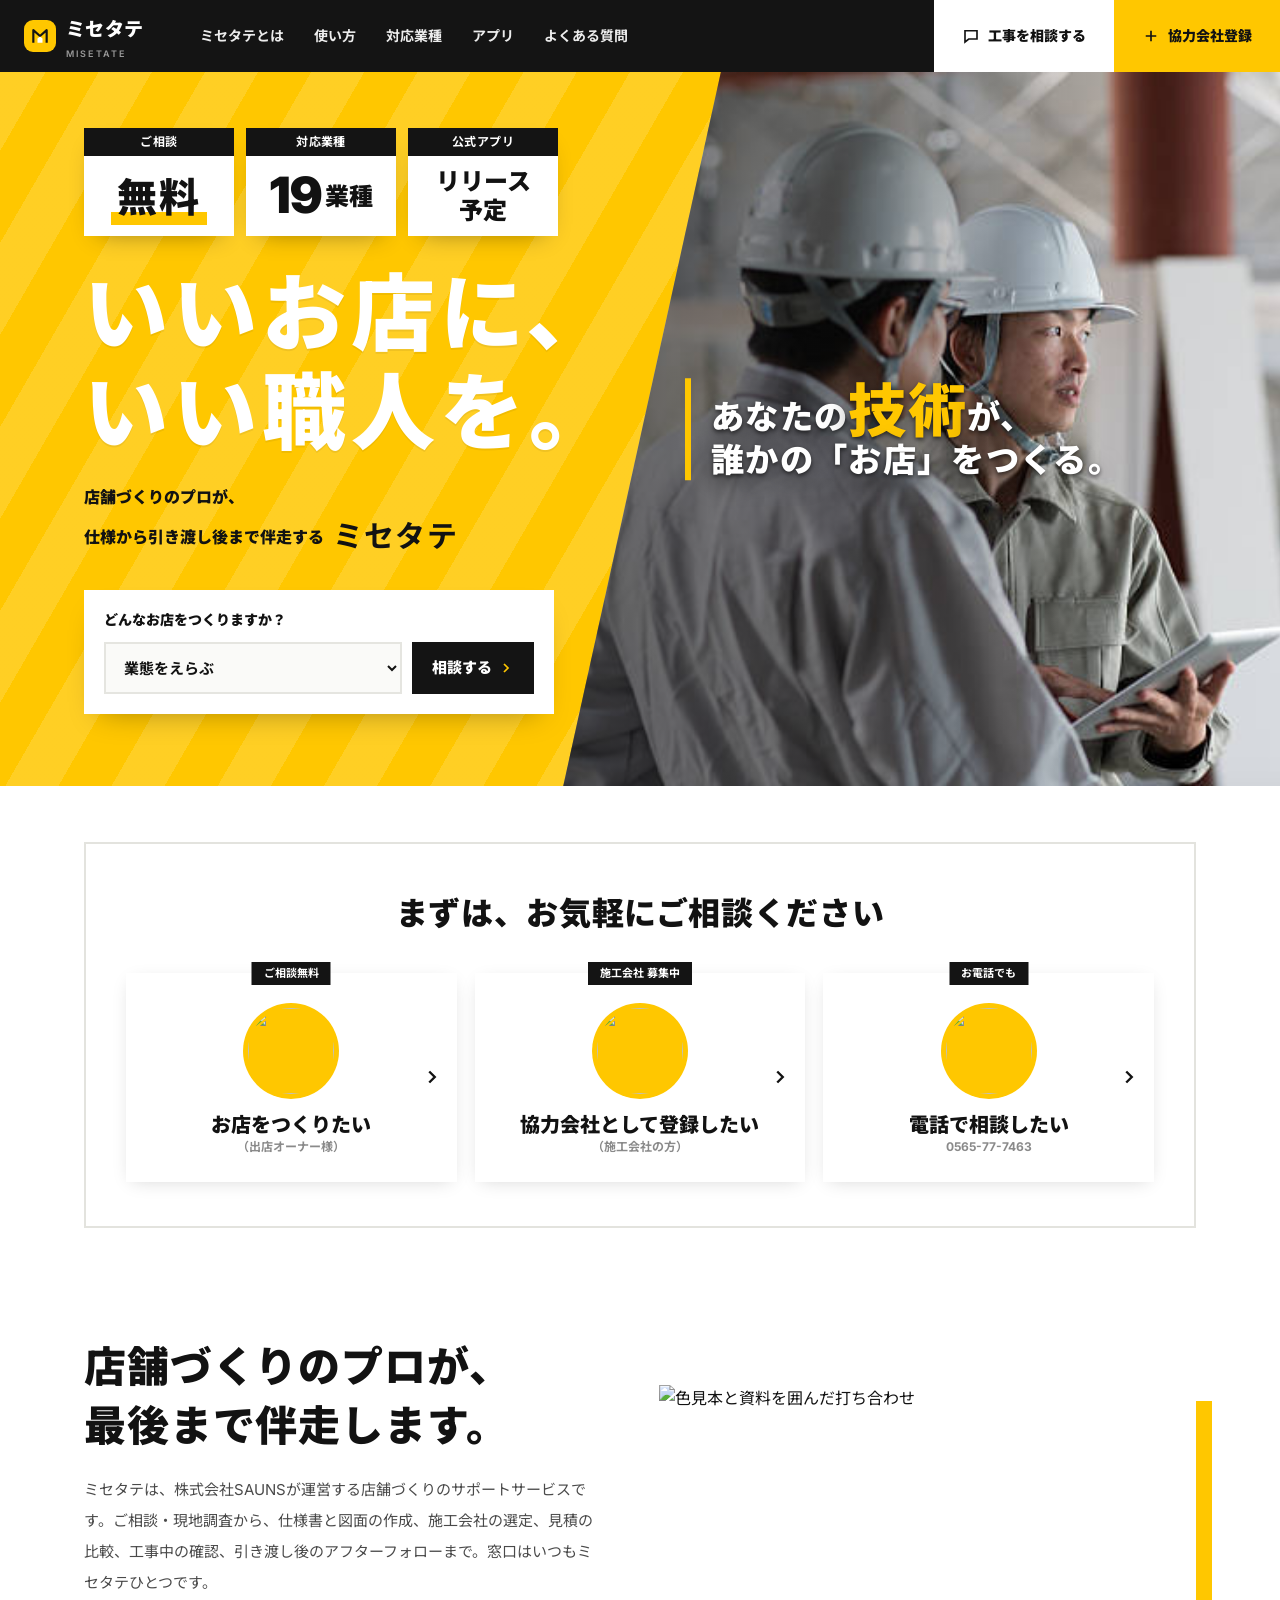
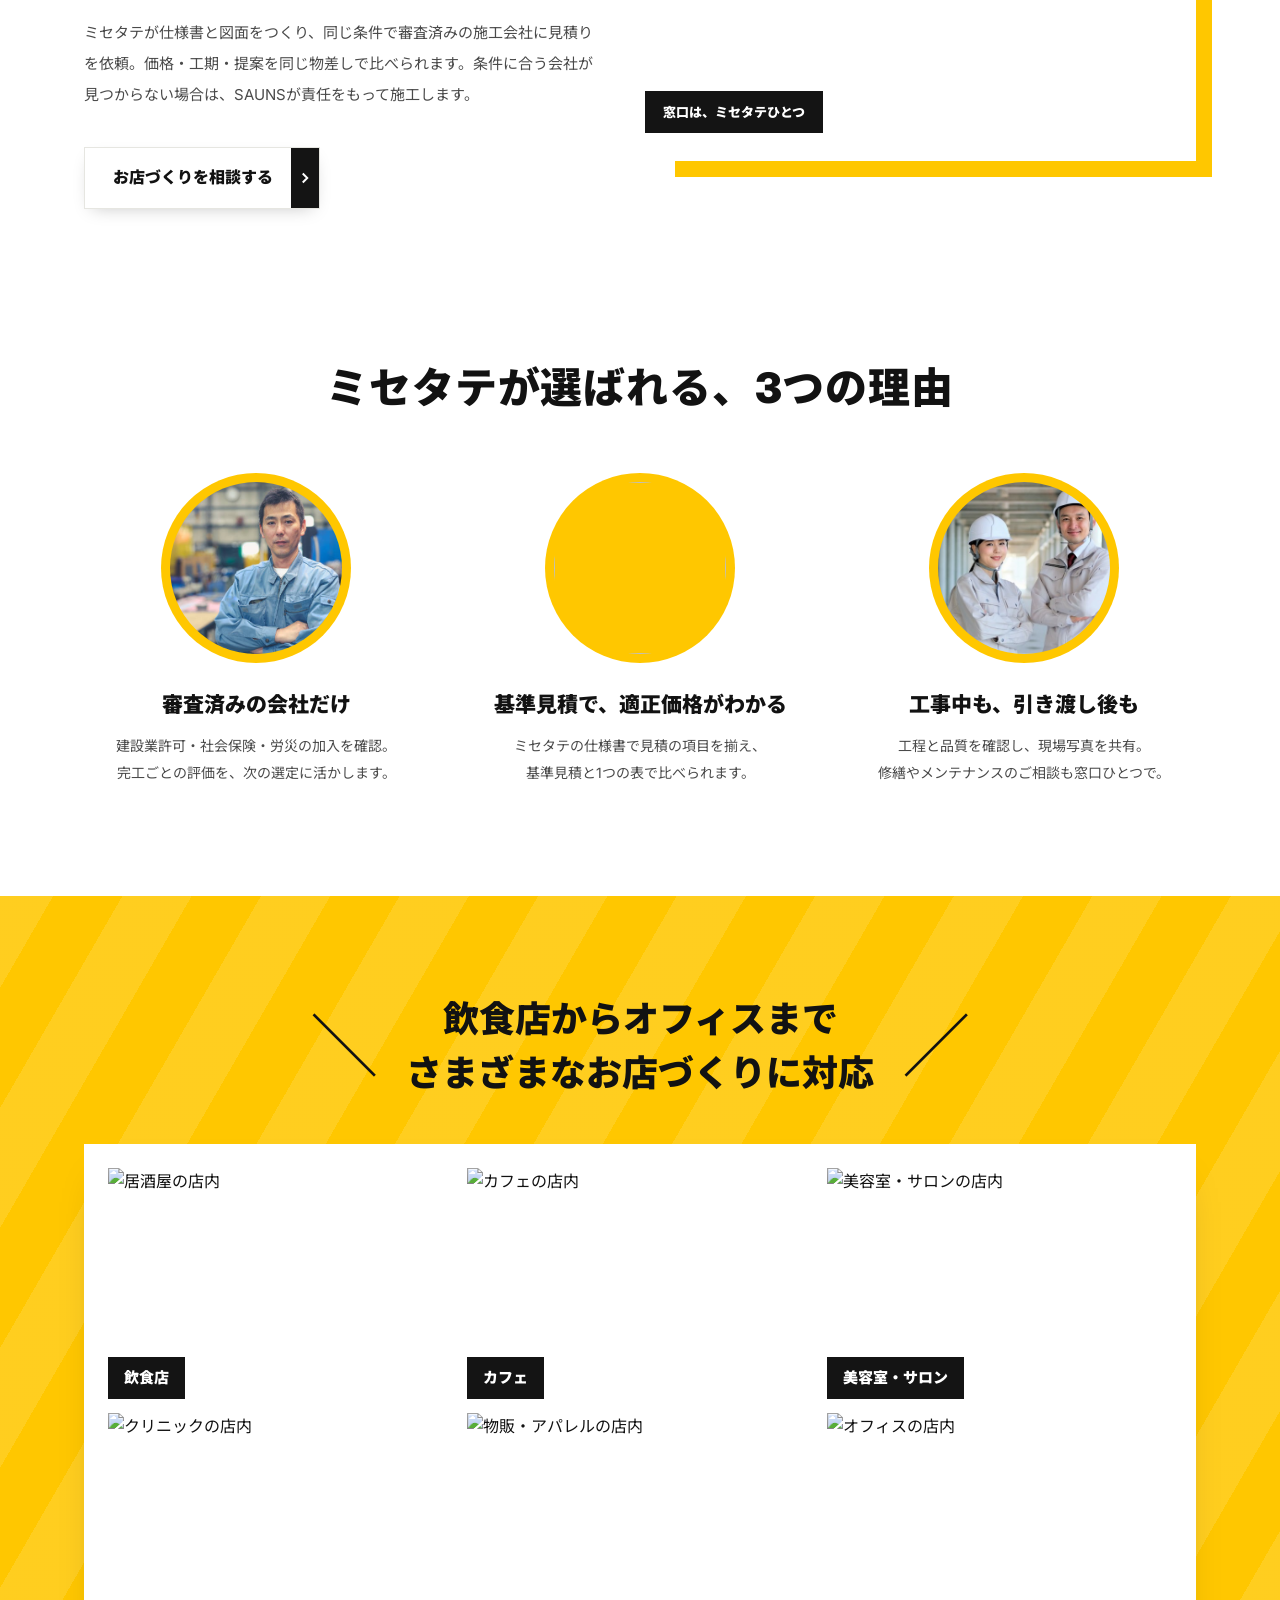
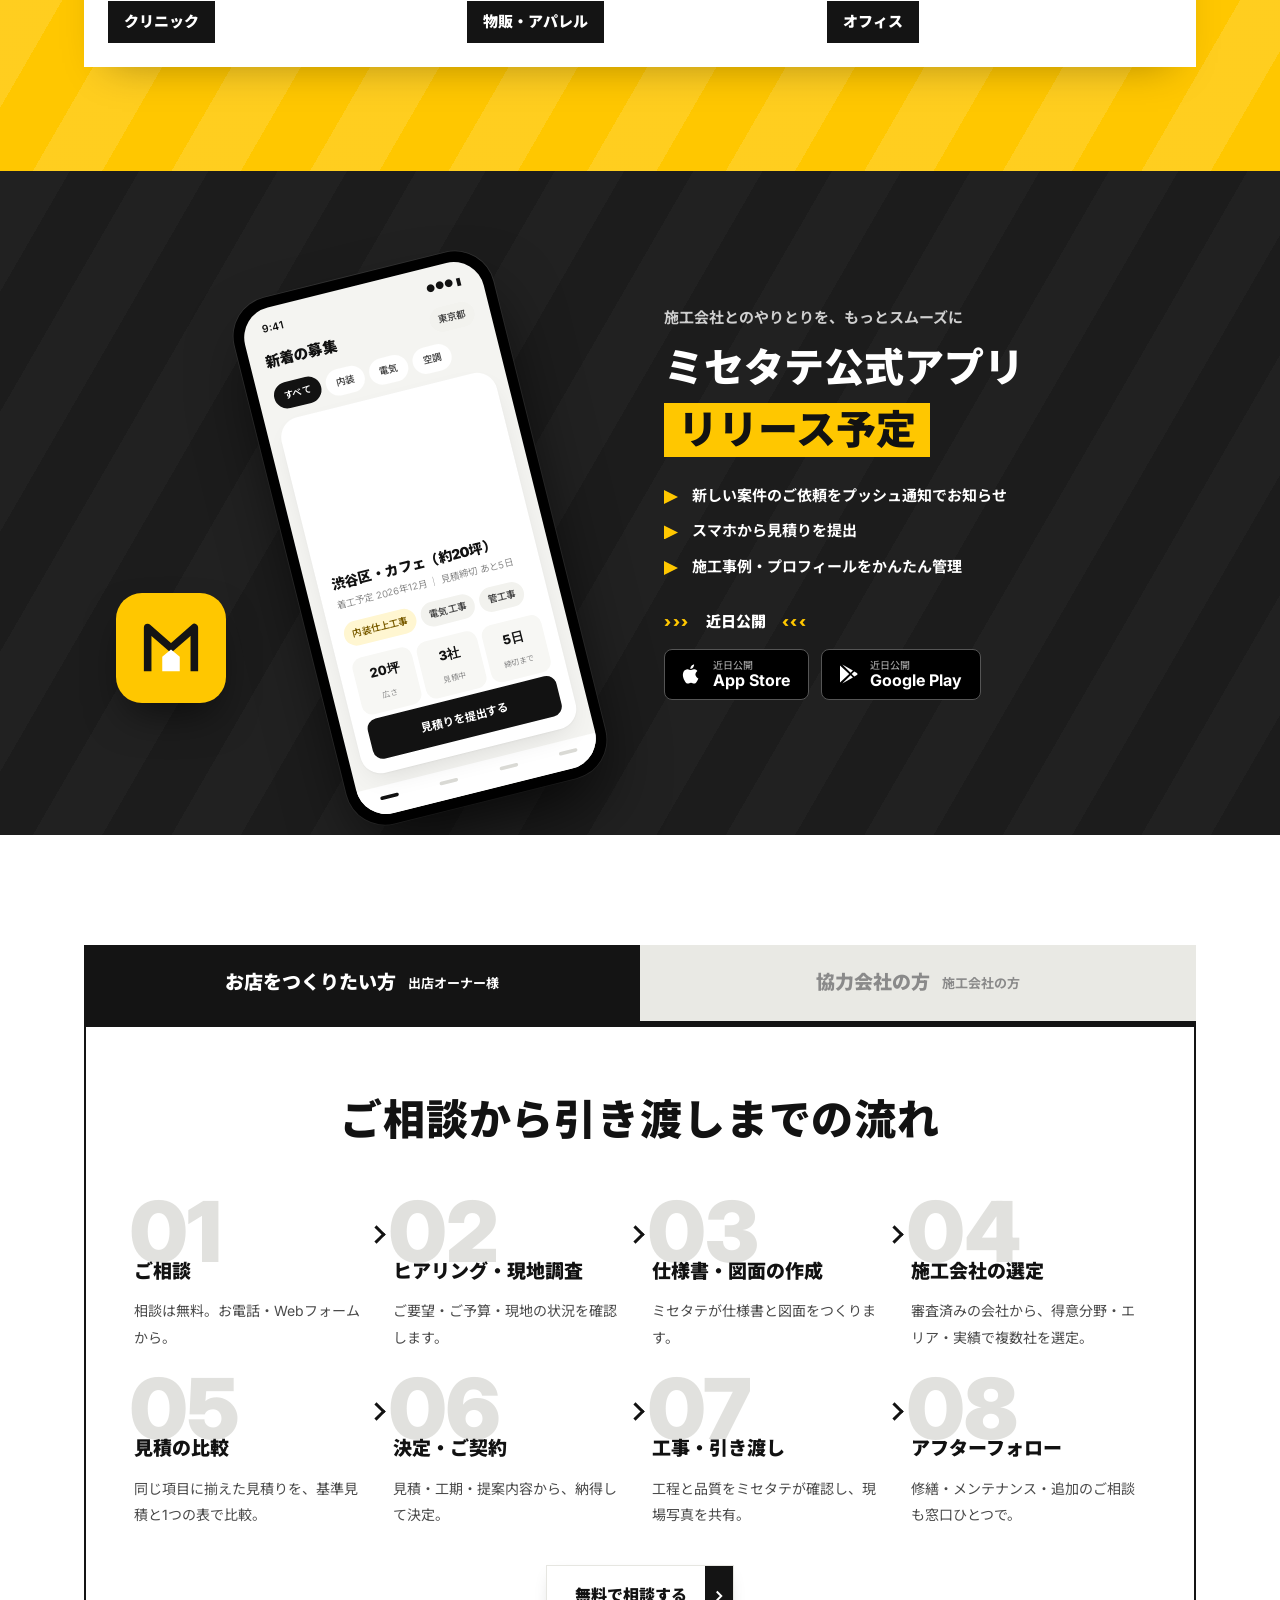
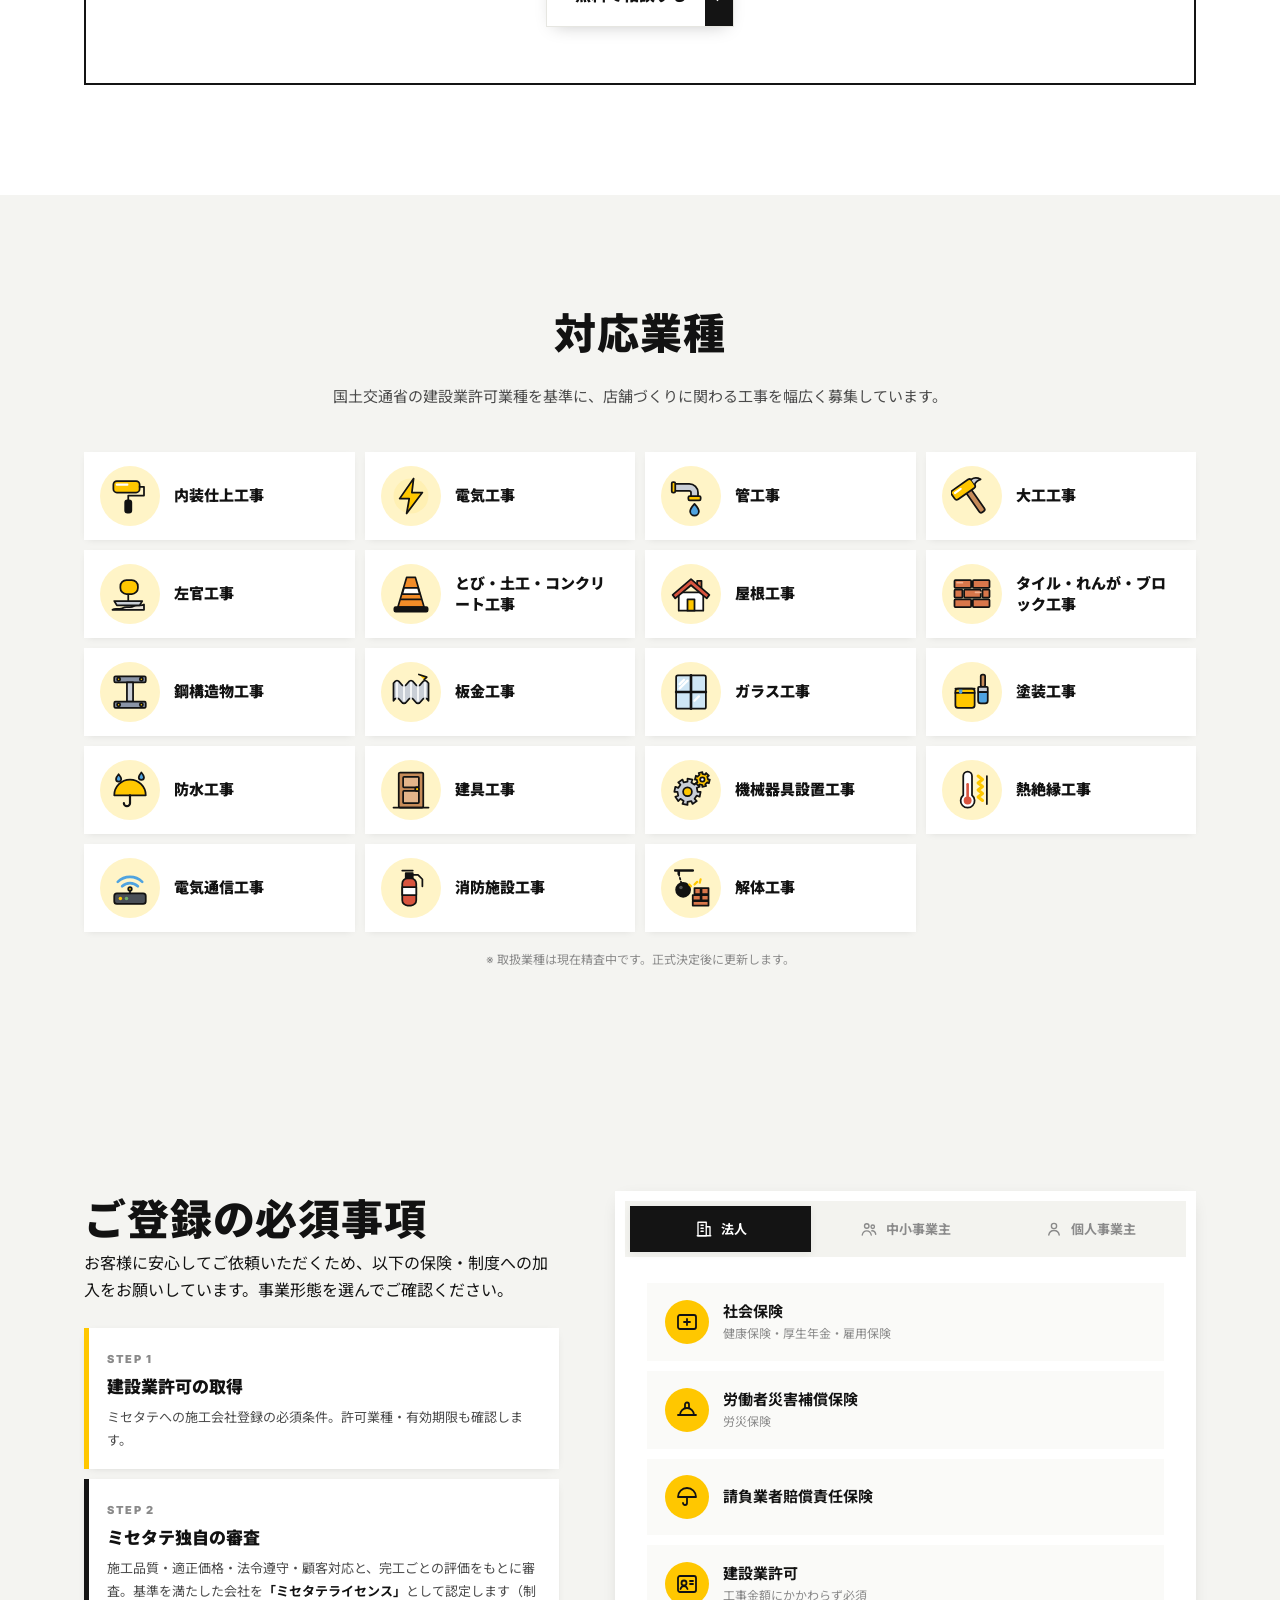
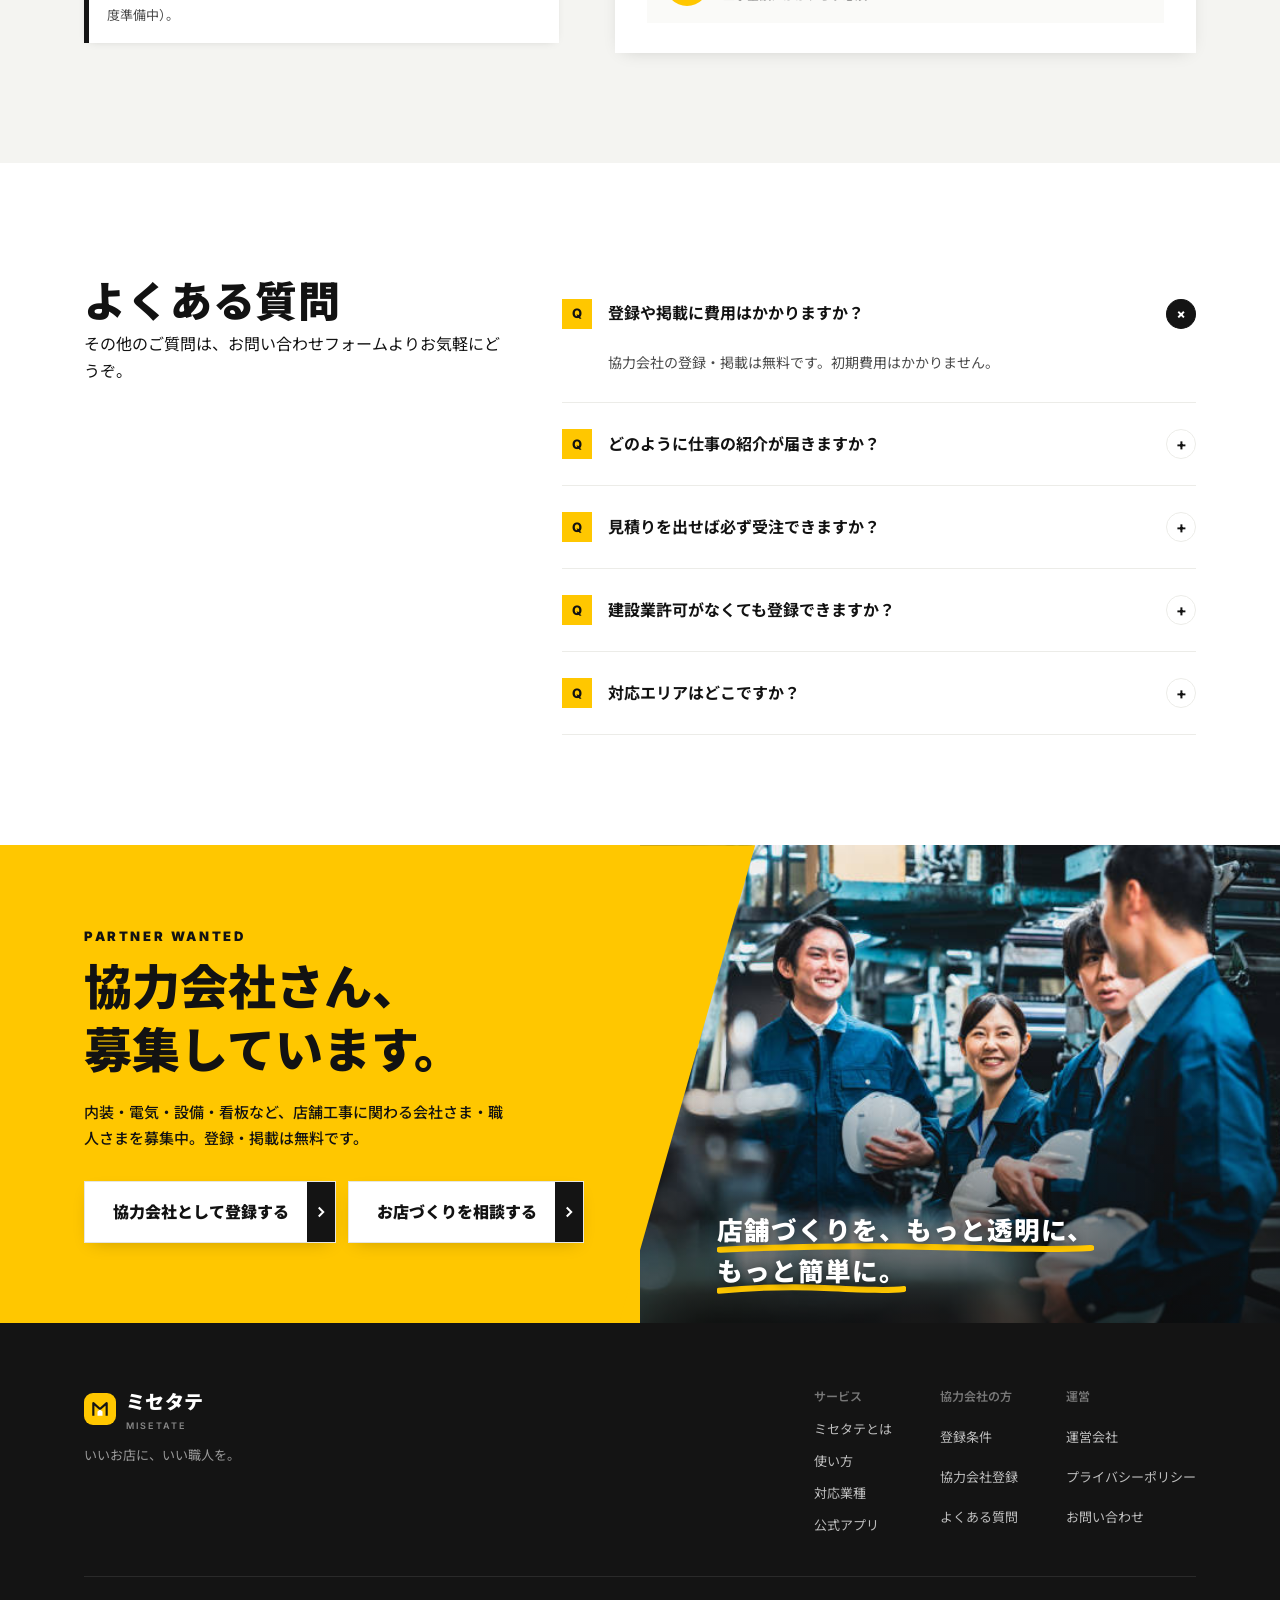
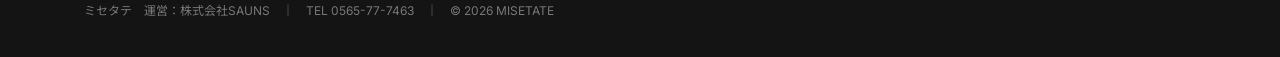
==== commit 2ec7d0ec: "コンセプト2を反映：建設業許可を工事金額にかかわらず登録必須に - 登録条件に「許可取得→独自審査（ミセタテライセンス・準備中）」の二段階を明記 - FAQの「原則として」を改め、必須である理由を記載" ====
--- a/index.html
+++ b/index.html
@@ -5,11 +5,22 @@
 <meta name="viewport" content="width=device-width, initial-scale=1">
 <title>ミセタテ｜店舗づくりを、もっと透明に、もっと簡単に。</title>
 <meta name="description" content="ミセタテは、店舗づくりのプロが仕様書・図面づくりから施工会社の選定、工事、引き渡し後まで伴走するサービスです。審査済みの施工会社から、同じ条件の見積りで比べられます。運営：株式会社SAUNS">
+<meta property="og:type" content="website">
+<meta property="og:site_name" content="ミセタテ">
+<meta property="og:title" content="ミセタテ｜店舗づくりを、もっと透明に、もっと簡単に。">
+<meta property="og:description" content="店舗づくりのプロが、仕様書・図面づくりから施工会社の選定、引き渡し後まで伴走。審査済みの施工会社から、同じ条件の見積りで比べられます。運営：株式会社SAUNS">
+<meta property="og:url" content="https://shigesk88.github.io/misetate-web/">
+<meta property="og:image" content="https://shigesk88.github.io/misetate-web/assets/img/ogp.jpg?v=1">
+<meta property="og:image:width" content="1200">
+<meta property="og:image:height" content="630">
+<meta property="og:locale" content="ja_JP">
+<meta name="twitter:card" content="summary_large_image">
+<link rel="canonical" href="https://shigesk88.github.io/misetate-web/">
 <link rel="preconnect" href="https://fonts.googleapis.com">
 <link rel="preconnect" href="https://fonts.gstatic.com" crossorigin>
 <link href="https://fonts.googleapis.com/css2?family=Inter:wght@400;500;600;700;800;900&family=Noto+Sans+JP:wght@400;500;700;900&display=swap" rel="stylesheet">
-<link rel="stylesheet" href="assets/style.css?v=202610091027">
-<link rel="stylesheet" href="assets/k.css?v=202610091027">
+<link rel="stylesheet" href="assets/style.css?v=202610091447">
+<link rel="stylesheet" href="assets/k.css?v=202610091447">
 </head>
 <body class="site k">
 
@@ -219,6 +230,10 @@
     <div class="rv">
       <h2 class="k-h2 left">ご登録の必須事項</h2>
       <p class="s-text">お客様に安心してご依頼いただくため、以下の保険・制度への加入をお願いしています。事業形態を選んでご確認ください。</p>
+      <div class="k-2step">
+        <div><span>STEP 1</span><b>建設業許可の取得</b><small>ミセタテへの施工会社登録の必須条件。許可業種・有効期限も確認します。</small></div>
+        <div><span>STEP 2</span><b>ミセタテ独自の審査</b><small>施工品質・適正価格・法令遵守・顧客対応と、完工ごとの評価をもとに審査。基準を満たした会社を<strong>「ミセタテライセンス」</strong>として認定します（制度準備中）。</small></div>
+      </div>
     </div>
     <div class="req-card rv">
       <div class="req-tabs" role="tablist">
@@ -231,7 +246,7 @@
           <li><span class="req-ic" data-ic="health"></span><div>社会保険<small>健康保険・厚生年金・雇用保険</small></div></li>
           <li><span class="req-ic" data-ic="helmet"></span><div>労働者災害補償保険<small>労災保険</small></div></li>
           <li><span class="req-ic" data-ic="umbrella"></span><div>請負業者賠償責任保険</div></li>
-          <li><span class="req-ic" data-ic="license"></span><div>建設業許可</div></li>
+          <li><span class="req-ic" data-ic="license"></span><div>建設業許可<small>工事金額にかかわらず必須</small></div></li>
         </ul>
       </div>
       <div class="req-panel" id="req-sme">
@@ -240,7 +255,7 @@
           <li><span class="req-ic" data-ic="health"></span><div>社会保険<small>健康保険・厚生年金・雇用保険</small></div></li>
           <li><span class="req-ic" data-ic="helmet"></span><div>労働者災害補償保険 特別加入<small>労災保険</small></div></li>
           <li><span class="req-ic" data-ic="umbrella"></span><div>請負業者賠償責任保険</div></li>
-          <li><span class="req-ic" data-ic="license"></span><div>建設業許可</div></li>
+          <li><span class="req-ic" data-ic="license"></span><div>建設業許可<small>工事金額にかかわらず必須</small></div></li>
         </ul>
       </div>
       <div class="req-panel" id="req-solo">
@@ -248,7 +263,7 @@
           <li><span class="req-ic" data-ic="health"></span><div>健康保険</div></li>
           <li><span class="req-ic" data-ic="pension"></span><div>国民年金</div></li>
           <li><span class="req-ic" data-ic="helmet"></span><div>一人親方労災保険<small>政府労災</small></div></li>
-          <li><span class="req-ic" data-ic="license"></span><div>建設業許可</div></li>
+          <li><span class="req-ic" data-ic="license"></span><div>建設業許可<small>工事金額にかかわらず必須</small></div></li>
         </ul>
       </div>
     </div>
@@ -268,7 +283,7 @@
       <details open><summary><span class="q">Q</span>登録や掲載に費用はかかりますか？<span class="pm">+</span></summary><p>協力会社の登録・掲載は無料です。初期費用はかかりません。</p></details>
       <details><summary><span class="q">Q</span>どのように仕事の紹介が届きますか？<span class="pm">+</span></summary><p>お客様からのご依頼をミセタテが整理し、工事内容・エリア・業種などの条件に合う協力会社へ募集をお送りします。内容をご確認のうえ、見積りをご提出ください。</p></details>
       <details><summary><span class="q">Q</span>見積りを出せば必ず受注できますか？<span class="pm">+</span></summary><p>お客様が複数社の見積りを比較して発注先を決定します。価格だけでなく、実績や対応内容も含めて判断されます。</p></details>
-      <details><summary><span class="q">Q</span>建設業許可がなくても登録できますか？<span class="pm">+</span></summary><p>原則として建設業許可をお持ちの方を対象としています。詳細は事業形態ごとの必須事項をご確認のうえ、ご相談ください。</p></details>
+      <details><summary><span class="q">Q</span>建設業許可がなくても登録できますか？<span class="pm">+</span></summary><p>建設業許可の取得は、工事金額にかかわらず登録の必須条件です。建設業法では500万円未満の軽微な工事は許可がなくても請け負えますが、ミセタテでは一定の経営管理体制・技術力・財産的基礎を満たした施工会社にご参加いただくため、あえて必須としています。</p></details>
       <details><summary><span class="q">Q</span>対応エリアはどこですか？<span class="pm">+</span></summary><p>ご登録時に対応可能なエリアを設定いただけます。エリアに合った募集のみをお届けします。</p></details>
     </div>
   </div>
@@ -307,7 +322,7 @@
   </div>
 </footer>
 
-<script src="assets/icons.js?v=202610091027"></script>
+<script src="assets/icons.js?v=202610091447"></script>
 <script>
 const hdr=document.getElementById('hdr');
 document.querySelectorAll('.req-tabs button').forEach(b=>b.addEventListener('click',()=>{
--- a/assets/style.css
+++ b/assets/style.css
@@ -525,3 +525,15 @@
   .tile i{width:84px;height:84px}
   .tile i svg{width:60px;height:60px}
 }
+
+/* 建設業許可（register） */
+.lic-note{background:var(--accent-soft);border-left:4px solid var(--accent);border-radius:10px;padding:14px 16px;font-size:13px;color:var(--ink-2);line-height:1.8;margin:4px 0 22px}
+.lic-note b{display:block;color:var(--ink);font-size:14px;margin-bottom:2px}
+.seg-radio{display:flex;gap:8px}
+.seg-radio label{flex:1;cursor:pointer}
+.seg-radio input{position:absolute;opacity:0;pointer-events:none}
+.seg-radio span{display:block;text-align:center;padding:12px 8px;border:1px solid var(--line);border-radius:12px;background:#fff;font-weight:700;font-size:14px;transition:all .15s}
+.seg-radio input:checked+span{background:var(--ink);color:#fff;border-color:var(--ink)}
+.seg-radio input:focus-visible+span{outline:2px solid var(--accent);outline-offset:2px}
+.lic-no{display:flex;align-items:center;gap:8px;font-weight:700}
+.lic-no .input{flex:1;min-width:0}
--- a/assets/k.css
+++ b/assets/k.css
@@ -331,3 +331,12 @@
   .k-hero-photos::after{clip-path:polygon(0 0,100% 0,100% 100%,0 86%)}
 }
 .k-steps li:nth-child(4n)::after{display:none}
+
+/* 登録条件の二段階 */
+.k-2step{display:grid;gap:10px;margin-top:24px}
+.k-2step>div{position:relative;background:#fff;padding:16px 18px 16px 18px;box-shadow:0 2px 10px -6px rgba(0,0,0,.25);border-left:5px solid var(--y)}
+.k-2step>div+div{border-left-color:var(--k)}
+.k-2step span{font-family:Inter,sans-serif;font-size:11px;font-weight:900;letter-spacing:.14em;color:var(--ink-3)}
+.k-2step b{display:block;font-size:17px;font-weight:900;margin-top:2px}
+.k-2step small{display:block;font-size:13px;color:var(--ink-2);line-height:1.8;margin-top:4px}
+.k-2step strong{color:var(--ink)}
